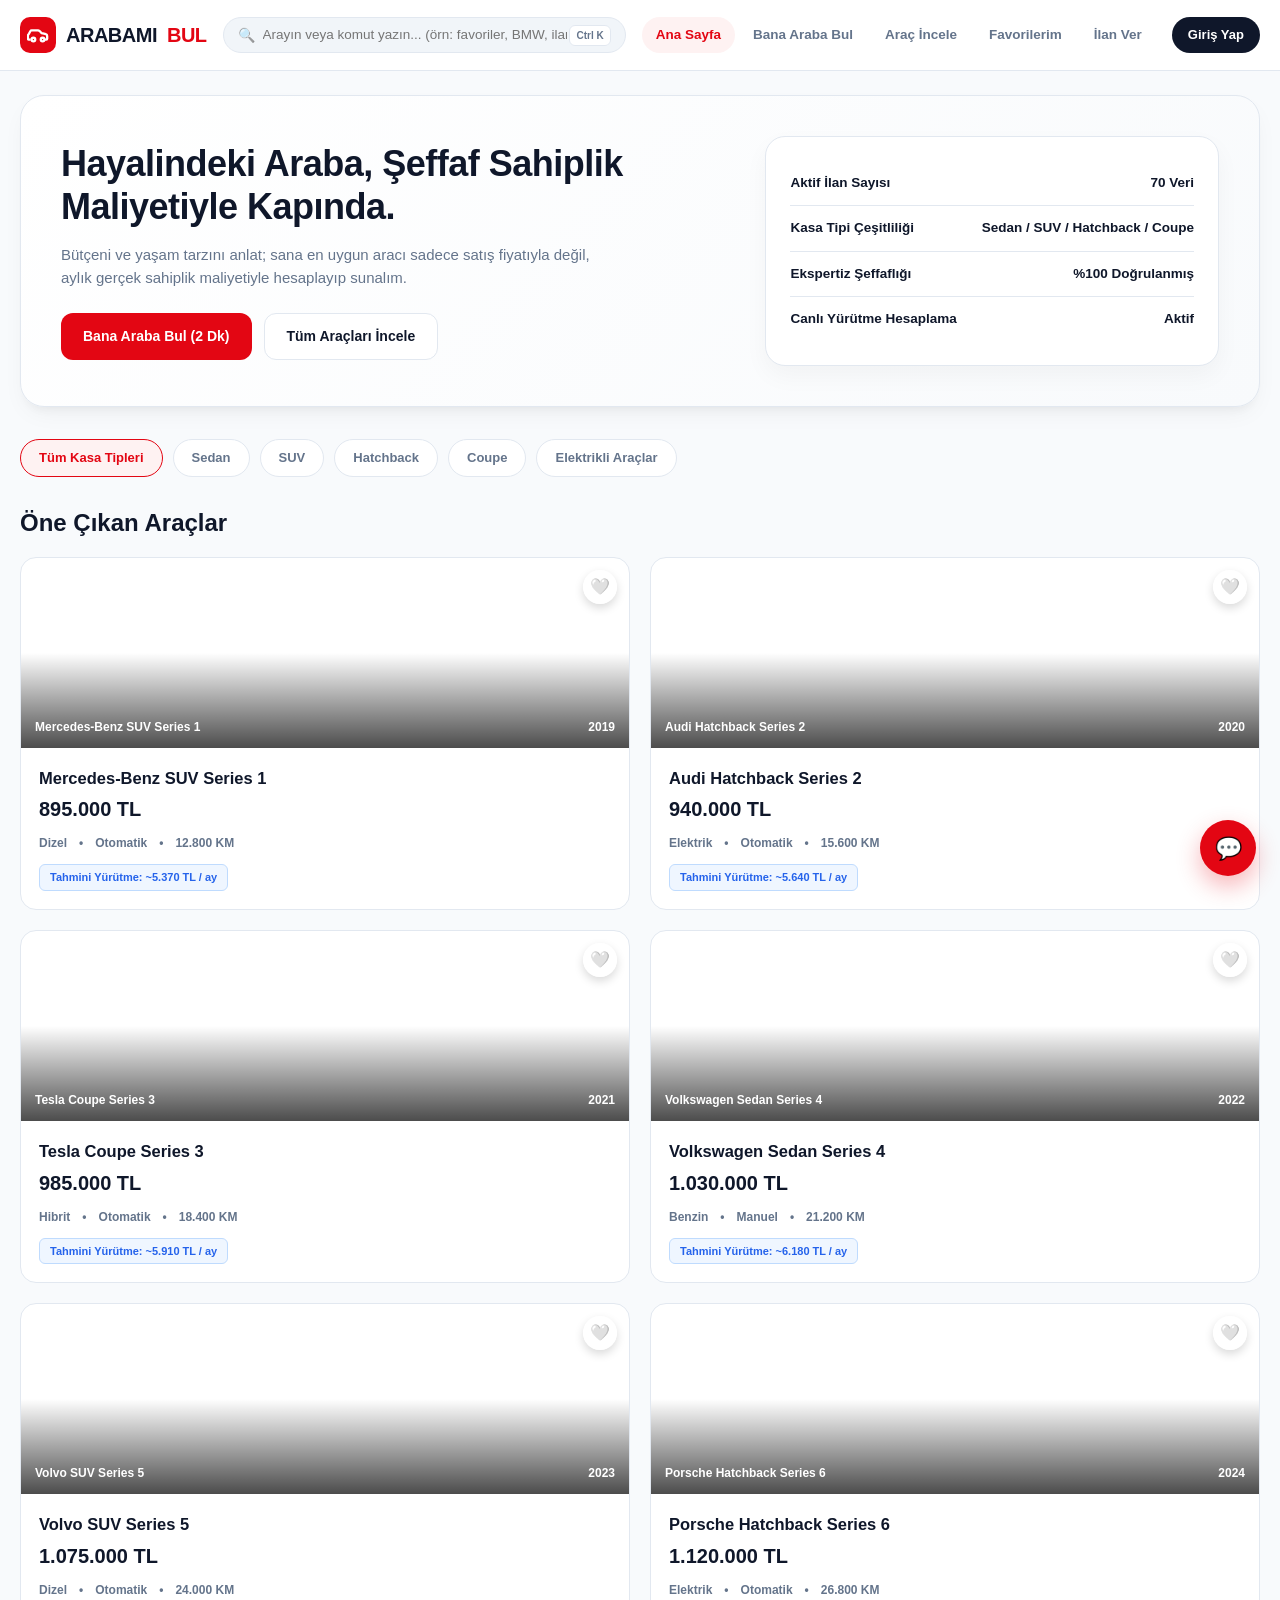
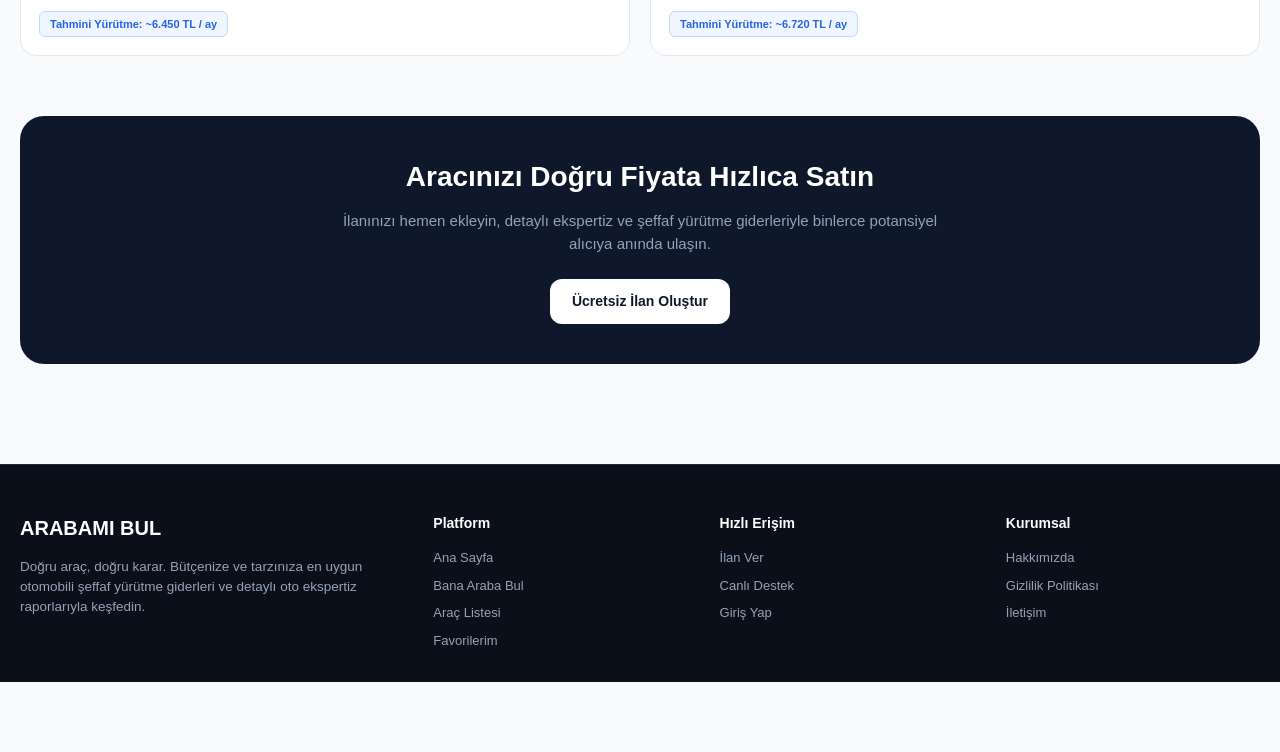
==== index.html @ d95aef68 "Update index.html" ====
<!doctype html>
<html lang="tr">
<head>
<meta charset="utf-8">
<meta name="viewport" content="width=device-width, initial-scale=1.0, maximum-scale=1.0, user-scalable=no">
<title>ARABAMI BUL — Akıllı Otomobil Platformu</title>
<link rel="stylesheet" href="css/style.css">
</head>

<body>

<!-- HEADER -->
<header>
  <div class="nav">

    <div class="logo" onclick="go('home')">
      <div class="logo-icon">
        <svg width="22" height="22" viewBox="0 0 24 24" fill="none" stroke="currentColor" stroke-width="2.5">
          <path d="M19 17h2c.6 0 1-.4 1-1v-3c0-.9-.7-1.7-1.5-1.9C18.7 10.6 16 10 16 10s-1.3-1.4-2.2-2.3c-.5-.4-1.1-.7-1.8-.7H5c-.6 0-1.1.4-1.4.9l-1.5 2.8C1.4 11.2 1 12 1 13v3c0 .6.4 1 1 1h2"/>
          <circle cx="7" cy="17" r="2"/>
          <circle cx="17" cy="17" r="2"/>
        </svg>
      </div>
      ARABAMI <span>BUL</span>
    </div>

    <!-- AKILLI ARAMA -->
    <div class="search-container">
      <div class="search-bar">
        <span style="margin-right:6px;font-size:14px;opacity:.6;">🔍</span>

        <input
          type="text"
          id="globalSearchInput"
          placeholder="Arayın veya komut yazın... (örn: favoriler, BMW, ilan ver)"
          oninput="handleSearchInput(this.value)"
          onkeydown="handleSearchKeyDown(event)"
        >

        <span class="kbd">Ctrl K</span>
      </div>

      <div class="search-dropdown" id="searchDropdown"></div>
    </div>

    <div class="navlinks">
      <button data-page="home" class="active" onclick="go('home')">Ana Sayfa</button>
      <button data-page="find" onclick="go('find')">Bana Araba Bul</button>
      <button data-page="browse" onclick="go('browse')">Araç İncele</button>
      <button data-page="favorites" onclick="go('favorites')">Favorilerim</button>
      <button data-page="sell" onclick="go('sell')">İlan Ver</button>
    </div>

    <button class="account-btn" onclick="go('account')">Giriş Yap</button>

  </div>
</header>


<!-- MOBİL BOTTOM NAV -->
<nav class="mobile-bottom-nav">

  <button data-page="home" class="active" onclick="go('home')">
    <svg viewBox="0 0 24 24">
      <path d="M10 20v-6h4v6h5v-8h3L12 3 2 12h3v8z"/>
    </svg>
    Ana Sayfa
  </button>

  <button data-page="find" onclick="go('find')">
    <svg viewBox="0 0 24 24">
      <path d="M15.5 14h-.79l-.28-.27C15.41 12.59 16 11.11 16 9.5 16 5.91 13.09 3 9.5 3S3 5.91 3 9.5 5.91 16 9.5 16c1.61 0 3.09-.59 4.23-1.57l.27.28v.79l5 4.99L20.49 19l-4.99-5zM9.5 14C7.01 14 5 11.99 5 9.5S7.01 5 9.5 5 14 7.01 14 9.5 11.99 14 9.5 14z"/>
    </svg>
    Sihirbaz
  </button>

  <button data-page="browse" onclick="go('browse')">
    <svg viewBox="0 0 24 24">
      <path d="M18.92 6.01C18.72 5.42 18.16 5 17.5 5h-11c-.66 0-1.21.42-1.42 1.01L3 12v8c0 .55.45 1 1 1h1c.55 0 1-.45 1-1v-1h12v1c0 .55.45 1 1 1h1c.55 0 1-.45 1-1v-8l-2.08-5.99zM6.5 16c-.83 0-1.5-.67-1.5-1.5S5.67 13 6.5 13s1.5.67 1.5 1.5S7.33 16 6.5 16zm11 0c-.83 0-1.5-.67-1.5-1.5S16.67 13 17.5 13s1.5.67 1.5 1.5S18.33 16 18.33 16zM5 11l1.5-4.5h11L19 11H5z"/>
    </svg>
    Araçlar
  </button>

  <button data-page="favorites" onclick="go('favorites')">
    <svg viewBox="0 0 24 24">
      <path d="M12 21.35l-1.45-1.32C5.4 15.36 2 12.28 2 8.5 2 5.42 4.42 3 7.5 3c1.74 0 3.41.81 4.5 2.09C13.09 3.81 14.76 3 16.5 3 19.58 3 22 5.42 22 8.5c0 3.78-3.4 6.86-8.55 11.54L12 21.35z"/>
    </svg>
    Favoriler
  </button>

  <button onclick="toggleChat()">
    <svg viewBox="0 0 24 24">
      <path d="M20 2H4c-1.1 0-1.99.9-1.99 2L2 22l4-4h14c1.1 0 2-.9 2-2V4c0-1.1-.9-2-2-2zM6 9h12v2H6V9zm8 5H6v-2h8v2zm4-6H6V6h12v2z"/>
    </svg>
    AI Destek
  </button>

</nav>


<main>

  <!-- ANA SAYFA -->
  <section id="home" class="page active">

    <div class="hero">

      <div>
        <h1>Hayalindeki Araba, Şeffaf Sahiplik Maliyetiyle Kapında.</h1>

        <p>
          Bütçeni ve yaşam tarzını anlat; sana en uygun aracı sadece satış
          fiyatıyla değil, aylık gerçek sahiplik maliyetiyle hesaplayıp sunalım.
        </p>

        <div class="hero-actions">
          <button class="btn-primary" onclick="go('find')">
            Bana Araba Bul (2 Dk)
          </button>

          <button class="btn-secondary" onclick="go('browse')">
            Tüm Araçları İncele
          </button>
        </div>
      </div>

      <div class="hero-box">

        <div class="stat">
          <span>Aktif İlan Sayısı</span>
          <b>70 Veri</b>
        </div>

        <div class="stat">
          <span>Kasa Tipi Çeşitliliği</span>
          <b>Sedan / SUV / Hatchback / Coupe</b>
        </div>

        <div class="stat">
          <span>Ekspertiz Şeffaflığı</span>
          <b>%100 Doğrulanmış</b>
        </div>

        <div class="stat">
          <span>Canlı Yürütme Hesaplama</span>
          <b>Aktif</b>
        </div>

      </div>
    </div>


    <!-- KATEGORİ SEÇİMİ -->
    <div class="category-pills">

      <div class="pill active" onclick="filterByCategory('')">
        Tüm Kasa Tipleri
      </div>

      <div class="pill" onclick="filterByCategory('Sedan')">
        Sedan
      </div>

      <div class="pill" onclick="filterByCategory('SUV')">
        SUV
      </div>

      <div class="pill" onclick="filterByCategory('Hatchback')">
        Hatchback
      </div>

      <div class="pill" onclick="filterByCategory('Coupe')">
        Coupe
      </div>

      <div class="pill" onclick="filterByCategory('Elektrik')">
        Elektrikli Araçlar
      </div>

    </div>


    <h2 style="font-weight:900;margin-bottom:16px;">
      Öne Çıkan Araçlar
    </h2>

    <div class="vehicle-grid" id="homeGrid"></div>


    <!-- CTA -->
    <div class="cta-banner">

      <h2>Aracınızı Doğru Fiyata Hızlıca Satın</h2>

      <p>
        İlanınızı hemen ekleyin, detaylı ekspertiz ve şeffaf yürütme
        giderleriyle binlerce potansiyel alıcıya anında ulaşın.
      </p>

      <button
        class="btn-primary"
        onclick="go('sell')"
        style="background:#fff;color:var(--text);"
      >
        Ücretsiz İlan Oluştur
      </button>

    </div>

  </section>


  <!-- BANA ARABA BUL -->
  <section id="find" class="page">

    <div class="wizard-card" id="wizardCard">

      <div class="q-badge" id="qBadge">
        Soru 1 / 6
      </div>

      <h2 id="qTitle">
        Bütçeniz nedir?
      </h2>

      <p id="qSub">
        Satın almayı düşündüğünüz maksimum araç fiyatı.
      </p>

      <div class="progress-bar">
        <div
          class="progress-fill"
          id="pFill"
          style="width:16.6%;"
        ></div>
      </div>

      <div class="options-grid" id="qOptions"></div>

      <div style="display:flex;justify-content:space-between;margin-top:16px;">

        <button
          class="btn-secondary"
          id="prevBtn"
          onclick="prevQ()"
        >
          Geri
        </button>

        <button
          class="btn-primary"
          onclick="nextQ()"
        >
          İlerle
        </button>

      </div>

    </div>


    <div id="wizardResult" style="display:none;">

      <div
        style="
          display:flex;
          justify-content:space-between;
          align-items:center;
          margin-bottom:20px;
        "
      >

        <div>

          <h2 style="font-weight:900;margin:0;">
            🎯 Size Özel Eşleşen Araçlar
          </h2>

          <p
            style="
              color:var(--muted);
              font-size:14px;
              margin:4px 0 0;
            "
          >
            Seçtiğiniz kriterler analiz edildi ve en yüksek uyum
            sağlayan araçlar sıralandı.
          </p>

        </div>

        <button
          class="btn-secondary"
          onclick="resetWizard()"
        >
          Sihirbazı Yeniden Başlat
        </button>

      </div>

      <div
        class="vehicle-grid"
        id="wizardResultGrid"
      ></div>

    </div>

  </section>


  <!-- ARAÇ İNCELE -->
  <section id="browse" class="page">

    <button
      class="btn-secondary filter-toggle-btn"
      onclick="toggleFilters()"
    >
      <span>🎛️ Detaylı Filtreleri Göster / Gizle</span>
      <b id="filterState">+</b>
    </button>


    <div class="layout">

      <aside class="filters" id="filterPanel">

        <div class="filter-header">

          <span style="font-weight:900;font-size:15px;">
            Detaylı Filtrele
          </span>

          <button
            class="btn-secondary"
            onclick="resetFilters()"
            style="padding:4px 10px;font-size:11px;"
          >
            Sıfırla
          </button>

        </div>


        <div class="filter-group">

          <label>Kelime Arama</label>

          <input
            type="text"
            id="fQuery"
            placeholder="Marka veya model yazın..."
            oninput="renderBrowse()"
          >

        </div>


        <div class="filter-group">

          <label>Marka</label>

          <select id="fBrand" onchange="renderBrowse()">
            <option value="">Tüm Markalar</option>
            <option>BMW</option>
            <option>Mercedes-Benz</option>
            <option>Audi</option>
            <option>Tesla</option>
            <option>Volkswagen</option>
            <option>Volvo</option>
            <option>Porsche</option>
            <option>Toyota</option>
            <option>Honda</option>
            <option>Ford</option>
          </select>

        </div>


        <div class="filter-group">

          <label>Kasa Tipi</label>

          <select id="fBody" onchange="renderBrowse()">
            <option value="">Tümü</option>
            <option>Sedan</option>
            <option>SUV</option>
            <option>Hatchback</option>
            <option>Coupe</option>
          </select>

        </div>


        <div class="filter-group">

          <label>Fiyat Aralığı (TL)</label>

          <div class="filter-row">

            <input
              type="number"
              id="fPriceMin"
              placeholder="Min"
              oninput="renderBrowse()"
            >

            <input
              type="number"
              id="fPriceMax"
              placeholder="Maks"
              oninput="renderBrowse()"
            >

          </div>

        </div>


        <div class="filter-group">

          <label>Model Yılı Aralığı</label>

          <div class="filter-row">

            <input
              type="number"
              id="fYearMin"
              placeholder="Min Yıl"
              oninput="renderBrowse()"
            >

            <input
              type="number"
              id="fYearMax"
              placeholder="Maks Yıl"
              oninput="renderBrowse()"
            >

          </div>

        </div>


        <div class="filter-group">

          <label>Kilometre (KM)</label>

          <input
            type="number"
            id="fKmMax"
            placeholder="Maksimum KM"
            oninput="renderBrowse()"
          >

        </div>


        <div class="filter-group">

          <label>Yakıt Tipi</label>

          <select id="fFuel" onchange="renderBrowse()">
            <option value="">Tümü</option>
            <option>Benzin</option>
            <option>Dizel</option>
            <option>Elektrik</option>
            <option>Hibrit</option>
          </select>

        </div>


        <div class="filter-group">

          <label>Vites Tipi</label>

          <select id="fTrans" onchange="renderBrowse()">
            <option value="">Tümü</option>
            <option>Otomatik</option>
            <option>Manuel</option>
          </select>

        </div>

      </aside>


      <div>

        <div
          style="
            display:flex;
            justify-content:space-between;
            align-items:center;
            margin-bottom:16px;
          "
        >

          <span
            style="
              font-size:13.5px;
              font-weight:700;
              color:var(--muted);
            "
            id="resultCount"
          >
            Bulunan Araç: 0
          </span>

          <select
            id="fSort"
            onchange="renderBrowse()"
            style="
              padding:6px 12px;
              border:1px solid var(--line);
              border-radius:8px;
              font-size:13px;
            "
          >
            <option value="default">Varsayılan Sıralama</option>
            <option value="priceAsc">Fiyat: Düşükten Yükseğe</option>
            <option value="priceDesc">Fiyat: Yüksekten Düşüğe</option>
            <option value="yearDesc">Model Yılı: En Yeni</option>
          </select>

        </div>

        <div class="vehicle-grid" id="browseGrid"></div>

      </div>

    </div>

  </section>


  <!-- FAVORİLER -->
  <section id="favorites" class="page">

    <h2 style="font-weight:900;margin-bottom:16px;">
      Favori Araçlarınız
    </h2>

    <div class="vehicle-grid" id="favGrid"></div>

  </section>


  <!-- İLAN VER -->
  <section id="sell" class="page">

    <div class="form-card">

      <h2 style="font-weight:900;margin-top:0;">
        Ücretsiz İlan Ver
      </h2>

      <p
        style="
          color:var(--muted);
          font-size:14px;
          margin-bottom:24px;
        "
      >
        Aracınızın bilgilerini ve fotoğraflarını yükleyerek
        hızlıca satışa çıkarın.
      </p>


      <form onsubmit="submitNewCar(event)">

        <div class="form-group">

          <label>Araba Fotoğrafları Yükle</label>

          <div
            class="image-upload-box"
            onclick="document.getElementById('carImgInput').click()"
          >

            <div style="font-size:24px;margin-bottom:4px;">
              📷
            </div>

            <div style="font-size:13px;font-weight:700;">
              Fotoğraf Seçin veya Sürükleyin
            </div>

            <div style="font-size:11px;color:var(--muted);">
              PNG, JPG, WEBP kabul edilir.
            </div>

          </div>

          <input
            type="file"
            id="carImgInput"
            multiple
            accept="image/*"
            style="display:none;"
            onchange="handleImageUpload(event)"
          >

          <div class="preview-grid" id="imgPreviewGrid"></div>

        </div>


        <div class="form-row">

          <div class="form-group">

            <label>Marka</label>

            <input
              type="text"
              id="addBrand"
              placeholder="Örn: BMW"
              required
            >

          </div>

          <div class="form-group">

            <label>Model</label>

            <input
              type="text"
              id="addModel"
              placeholder="Örn: 320i Sedan"
              required
            >

          </div>

        </div>


        <div class="form-row">

          <div class="form-group">

            <label>Satış Fiyatı (TL)</label>

            <input
              type="number"
              id="addPrice"
              placeholder="Örn: 2850000"
              required
            >

          </div>

          <div class="form-group">

            <label>Model Yılı</label>

            <input
              type="number"
              id="addYear"
              placeholder="Örn: 2023"
              required
            >

          </div>

        </div>


        <div class="form-row">

          <div class="form-group">

            <label>Kasa Tipi</label>

            <select id="addBody" required>
              <option value="Sedan">Sedan</option>
              <option value="SUV">SUV</option>
              <option value="Hatchback">Hatchback</option>
              <option value="Coupe">Coupe</option>
            </select>

          </div>

          <div class="form-group">

            <label>Yakıt Tipi</label>

            <select id="addFuel" required>
              <option value="Benzin">Benzin</option>
              <option value="Dizel">Dizel</option>
              <option value="Elektrik">Elektrik</option>
              <option value="Hibrit">Hibrit</option>
            </select>

          </div>

        </div>


        <div class="form-row">

          <div class="form-group">

            <label>Vites Tipi</label>

            <select id="addTrans" required>
              <option value="Otomatik">Otomatik</option>
              <option value="Manuel">Manuel</option>
            </select>

          </div>

          <div class="form-group">

            <label>Kilometre (KM)</label>

            <input
              type="number"
              id="addKm"
              placeholder="Örn: 45000"
              required
            >

          </div>

        </div>


        <div class="form-group">

          <label>Açıklama & Ekstra Özellikler</label>

          <textarea
            id="addDesc"
            rows="3"
            placeholder="Aracın bakımları, ekspertiz durumu ve extrası..."
          ></textarea>

        </div>


        <button
          type="submit"
          class="btn-primary"
          style="width:100%;"
        >
          İlanı Yayınla
        </button>

      </form>

    </div>

  </section>


  <!-- HESAP -->
  <section id="account" class="page">

    <div class="form-card">

      <h2 style="font-weight:900;margin-top:0;">
        Kullanıcı Girişi
      </h2>

      <div class="form-group">

        <label>E-Posta Adresi</label>

        <input
          type="email"
          placeholder="ornek@email.com"
        >

      </div>

      <div class="form-group">

        <label>Parola</label>

        <input
          type="password"
          placeholder="••••••••"
        >

      </div>

      <button
        class="btn-primary"
        style="width:100%;"
        onclick="alert('Giriş yapıldı!')"
      >
        Giriş Yap
      </button>

    </div>

  </section>

</main>


<!-- YAPAY ZEKA CANLI DESTEK -->
<button
  class="chat-float-btn"
  onclick="toggleChat()"
>
  💬
</button>


<div class="chat-window" id="chatWindow">

  <div class="chat-header">

    <div style="display:flex;align-items:center;">
      <span>ARABAMI BUL Asistan</span>

      <span class="ai-badge">
        Yapay Zeka
      </span>
    </div>

    <button
      onclick="toggleChat()"
      style="
        background:transparent;
        border:0;
        color:#fff;
        font-weight:bold;
        cursor:pointer;
      "
    >
      ✕
    </button>

  </div>


  <div class="chat-body" id="chatBody">

    <div class="chat-msg bot">
      Merhaba! Ben ARABAMI BUL yapay zeka asistanıyım.
      Size bütçenize uygun aracı bulmada, ilan oluşturmada
      veya ekspertiz raporlarında yardımcı olabilirim.
      Ne arıyorsunuz?
    </div>

  </div>


  <div class="chat-input-area">

    <input
      type="text"
      id="chatInput"
      placeholder="Yapay zekaya sorun (örn: SUV önerir misin?)..."
      onkeypress="if(event.key==='Enter') sendAIChat()"
    >

    <button
      class="btn-primary"
      onclick="sendAIChat()"
      style="padding:8px 12px;"
    >
      Gönder
    </button>

  </div>

</div>


<!-- YENİ ARAÇ DETAY SİSTEMİ -->
<div id="car-detail-container"></div>


<!-- FOOTER -->
<footer>

  <div class="footer-container">

    <div class="footer-brand">

      <h3>ARABAMI BUL</h3>

      <p>
        Doğru araç, doğru karar. Bütçenize ve tarzınıza en uygun
        otomobili şeffaf yürütme giderleri ve detaylı oto ekspertiz
        raporlarıyla keşfedin.
      </p>

    </div>


    <div class="footer-col">

      <h4>Platform</h4>

      <a href="#" onclick="go('home');return false;">Ana Sayfa</a>
      <a href="#" onclick="go('find');return false;">Bana Araba Bul</a>
      <a href="#" onclick="go('browse');return false;">Araç Listesi</a>
      <a href="#" onclick="go('favorites');return false;">Favorilerim</a>

    </div>


    <div class="footer-col">

      <h4>Hızlı Erişim</h4>

      <a href="#" onclick="go('sell');return false;">İlan Ver</a>
      <a href="#" onclick="toggleChat();return false;">Canlı Destek</a>
      <a href="#" onclick="go('account');return false;">Giriş Yap</a>

    </div>


    <div class="footer-col">

      <h4>Kurumsal</h4>

      <a href="#">Hakkımızda</a>
      <a href="#">Gizlilik Politikası</a>
      <a href="#">İletişim</a>

    </div>

  </div>

</footer>


<!-- MODÜLER JAVASCRIPT DOSYALARI -->
<script src="js/core.js"></script>
<script src="js/app.js"></script>
<script src="js/filters.js"></script>
<script src="js/favorites.js"></script>
<script src="js/search.js"></script>
<script src="js/wizard.js"></script>
<script src="js/detail.js"></script>
<script src="js/listing.js"></script>
<script src="js/chat.js"></script>

</body>
</html>
---- css/style.css ----
:root {
  --red: #e30613;
  --red-dark: #b9000b;
  --bg: #f8fafc;
  --card: #ffffff;
  --text: #0f172a;
  --muted: #64748b;
  --line: #e2e8f0;
  --green: #10b981;
  --blue: #2563eb;
  --amber: #f59e0b;
  --shadow: 0 10px 25px -5px rgba(0, 0, 0, 0.05), 0 8px 10px -6px rgba(0, 0, 0, 0.05);
  --radius: 16px;
}

* { box-sizing: border-box; -webkit-tap-highlight-color: transparent; }
body { margin: 0; font-family: -apple-system, BlinkMacSystemFont, "Segoe UI", Roboto, sans-serif; background: var(--bg); color: var(--text); line-height: 1.5; padding-bottom: 70px; }
button, input, select, textarea { font: inherit; }
button { cursor: pointer; }

/* HEADER & KURUMSAL LOGO */
header { position: sticky; top: 0; z-index: 40; background: rgba(255, 255, 255, 0.95); backdrop-filter: blur(12px); border-bottom: 1px solid var(--line); }
.nav { max-width: 1280px; margin: auto; height: 70px; display: flex; align-items: center; justify-content: space-between; padding: 0 20px; gap: 16px; }
.logo { font-size: 20px; font-weight: 900; color: var(--text); cursor: pointer; display: flex; align-items: center; gap: 10px; letter-spacing: -0.5px; text-transform: uppercase; }
.logo-icon { width: 36px; height: 36px; background: var(--red); border-radius: 10px; display: flex; align-items: center; justify-content: center; color: #fff; }
.logo span { color: var(--red); }

/* AKILLI ARAMA BARO */
.search-container { position: relative; flex: 1; max-width: 420px; }
.search-bar { display: flex; align-items: center; background: #f1f5f9; border: 1.5px solid var(--line); border-radius: 99px; padding: 6px 14px; transition: 0.2s; }
.search-bar:focus-within { border-color: var(--red); background: #fff; box-shadow: 0 0 0 3px rgba(227, 6, 19, 0.1); }
.search-bar input { border: 0; background: transparent; outline: 0; width: 100%; font-size: 13.5px; color: var(--text); }
.search-bar .kbd { background: #fff; border: 1px solid var(--line); border-radius: 6px; font-size: 10px; font-weight: 700; color: var(--muted); padding: 2px 6px; white-space: nowrap; }

.search-dropdown { display: none; position: absolute; top: calc(100% + 8px); left: 0; right: 0; background: #fff; border: 1px solid var(--line); border-radius: 16px; box-shadow: 0 15px 30px rgba(0,0,0,0.12); z-index: 50; max-height: 360px; overflow-y: auto; padding: 8px; }
.search-dropdown.open { display: block; }
.search-group-title { font-size: 11px; font-weight: 800; color: var(--muted); text-transform: uppercase; padding: 6px 10px 2px; }
.search-item { padding: 10px 12px; border-radius: 10px; cursor: pointer; display: flex; align-items: center; justify-content: space-between; font-size: 13px; font-weight: 600; margin-bottom: 2px; }
.search-item:hover { background: #fef2f2; color: var(--red); }
.search-item .type-tag { font-size: 10px; padding: 2px 6px; background: #f1f5f9; border-radius: 4px; color: var(--muted); font-weight: 700; }

.navlinks { display: flex; gap: 4px; }
.navlinks button { border: 0; background: transparent; padding: 8px 14px; border-radius: 99px; font-weight: 700; color: var(--muted); transition: 0.2s; font-size: 13.5px; white-space: nowrap; }
.navlinks button:hover, .navlinks button.active { background: #fef2f2; color: var(--red); }
.account-btn { background: var(--text); color: #fff; border: 0; padding: 8px 16px; border-radius: 99px; font-weight: 700; font-size: 13px; transition: 0.2s; white-space: nowrap; }
.account-btn:hover { background: var(--red); }

/* MOBİL BOTTOM NAV */
.mobile-bottom-nav { display: none; position: fixed; bottom: 0; left: 0; right: 0; height: 60px; background: #ffffff; border-top: 1px solid var(--line); z-index: 50; justify-content: space-around; align-items: center; box-shadow: 0 -4px 12px rgba(0,0,0,0.05); }
.mobile-bottom-nav button { border: 0; background: transparent; display: flex; flex-direction: column; align-items: center; justify-content: center; font-size: 10px; font-weight: 700; color: var(--muted); gap: 2px; flex: 1; height: 100%; }
.mobile-bottom-nav button.active { color: var(--red); }
.mobile-bottom-nav button svg { width: 20px; height: 20px; fill: currentColor; }

/* MAIN CONTENT & PAGES */
main { max-width: 1280px; margin: auto; padding: 24px 20px 60px; }
.page { display: none; }
.page.active { display: block !important; }

/* HERO SECTION */
.hero { background: linear-gradient(135deg, #ffffff 0%, #f8fafc 100%); border: 1px solid var(--line); border-radius: 24px; padding: 40px; box-shadow: var(--shadow); display: grid; grid-template-columns: 1.2fr 0.8fr; gap: 24px; align-items: center; margin-bottom: 32px; }
h1 { font-size: 36px; line-height: 1.2; margin: 0 0 16px; font-weight: 900; letter-spacing: -0.5px; color: var(--text); }
.hero p { color: var(--muted); font-size: 15px; margin-bottom: 24px; max-width: 540px; }
.hero-actions { display: flex; gap: 12px; flex-wrap: wrap; }

.btn-primary, .btn-secondary { border: 0; border-radius: 12px; padding: 12px 22px; font-weight: 800; font-size: 14px; transition: 0.2s; display: inline-flex; align-items: center; justify-content: center; gap: 8px; }
.btn-primary { background: var(--red); color: #fff; }
.btn-primary:hover { background: var(--red-dark); }
.btn-secondary { background: #fff; border: 1px solid var(--line); color: var(--text); }
.btn-secondary:hover { background: #f8fafc; border-color: #cbd5e1; }

.hero-box { background: #fff; border: 1px solid var(--line); border-radius: 20px; padding: 24px; box-shadow: 0 10px 25px rgba(0, 0, 0, 0.04); }
.stat { display: flex; justify-content: space-between; padding: 12px 0; border-bottom: 1px solid var(--line); font-size: 13.5px; font-weight: 600; }
.stat:last-child { border: 0; }

/* KATEGORİ PILL BUTONLARI */
.category-pills { display: flex; gap: 10px; margin-bottom: 24px; overflow-x: auto; padding-bottom: 4px; }
.pill { background: #fff; border: 1px solid var(--line); border-radius: 99px; padding: 8px 18px; font-size: 13px; font-weight: 700; color: var(--muted); white-space: nowrap; transition: 0.2s; cursor: pointer; }
.pill:hover, .pill.active { border-color: var(--red); color: var(--red); background: #fef2f2; }

/* SİHİRBAZ */
.wizard-card { max-width: 720px; margin: 0 auto; background: #fff; border: 1px solid var(--line); border-radius: 24px; padding: 36px; box-shadow: var(--shadow); }
.q-badge { color: var(--red); font-size: 12px; font-weight: 800; text-transform: uppercase; letter-spacing: 1px; }
.wizard-card h2 { font-size: 24px; margin: 8px 0 4px; font-weight: 900; }
.wizard-card p { color: var(--muted); font-size: 14px; margin-bottom: 20px; }
.progress-bar { height: 6px; background: #f1f5f9; border-radius: 99px; overflow: hidden; margin-bottom: 24px; }
.progress-fill { height: 100%; background: var(--red); transition: width 0.3s ease; }
.options-grid { display: grid; grid-template-columns: repeat(2, 1fr); gap: 12px; margin-bottom: 24px; }
.option-btn { border: 2px solid var(--line); background: #fff; border-radius: 14px; padding: 16px; text-align: left; font-weight: 700; font-size: 13.5px; transition: 0.2s; display: flex; justify-content: space-between; align-items: center; }
.option-btn:hover { border-color: #fca5a5; }
.option-btn.selected { border-color: var(--red); background: #fef2f2; color: var(--red); }
.option-btn .check-icon { display: none; width: 18px; height: 18px; background: var(--red); color: #fff; border-radius: 50%; align-items: center; justify-content: center; font-size: 11px; }
.option-btn.selected .check-icon { display: flex; }

/* FİLTRE VE DÜZEN */
.layout { display: grid; grid-template-columns: 280px 1fr; gap: 24px; }
.filter-toggle-btn { display: none; width: 100%; margin-bottom: 16px; justify-content: space-between; }
.filters { background: #fff; border: 1px solid var(--line); border-radius: var(--radius); padding: 20px; position: sticky; top: 86px; max-height: calc(100vh - 100px); overflow-y: auto; }
.filter-header { display: flex; justify-content: space-between; align-items: center; margin-bottom: 16px; padding-bottom: 12px; border-bottom: 1px solid var(--line); }
.filter-group { margin-bottom: 16px; }
.filter-group label { display: block; font-size: 11px; font-weight: 800; text-transform: uppercase; color: var(--muted); margin-bottom: 6px; letter-spacing: 0.5px; }
.filter-group select, .filter-group input { width: 100%; padding: 10px 12px; border: 1px solid var(--line); border-radius: 10px; font-size: 13px; background: #fff; outline: 0; }
.filter-group select:focus, .filter-group input:focus { border-color: var(--red); }
.filter-row { display: grid; grid-template-columns: 1fr 1fr; gap: 8px; }

/* ARAÇ KARTLARI */
.vehicle-grid { display: grid; grid-template-columns: repeat(2, 1fr); gap: 20px; }
.vehicle-card { background: #fff; border: 1px solid var(--line); border-radius: var(--radius); overflow: hidden; transition: transform 0.2s, box-shadow 0.2s; cursor: pointer; display: flex; flex-direction: column; position: relative; }
.vehicle-card:hover { transform: translateY(-4px); box-shadow: var(--shadow); }
.fav-btn { position: absolute; top: 12px; right: 12px; z-index: 10; background: rgba(255,255,255,0.9); border: 0; border-radius: 50%; width: 34px; height: 34px; display: flex; align-items: center; justify-content: center; font-size: 16px; box-shadow: 0 4px 10px rgba(0,0,0,0.15); }
.car-img { height: 190px; background-size: cover; background-position: center; position: relative; }
.car-overlay { position: absolute; inset: 0; background: linear-gradient(180deg, transparent 50%, rgba(0,0,0,0.7) 100%); display: flex; align-items: flex-end; justify-content: space-between; padding: 12px 14px; color: #fff; font-size: 12px; font-weight: 700; }
.car-body { padding: 18px; display: flex; flex-direction: column; flex: 1; }
.car-title { font-size: 16.5px; font-weight: 800; margin: 0 0 4px; color: var(--text); }
.car-price { font-size: 20px; font-weight: 900; color: var(--text); margin-bottom: 10px; }
.match-badge { display: inline-block; background: #ecfdf5; color: var(--green); border: 1px solid #a7f3d0; font-size: 11px; font-weight: 800; padding: 2px 8px; border-radius: 6px; margin-bottom: 8px; }
.car-meta { display: flex; gap: 12px; font-size: 12px; color: var(--muted); font-weight: 600; margin-bottom: 12px; }
.badge-tco { background: #eff6ff; color: var(--blue); border: 1px solid #bfdbfe; font-size: 11px; font-weight: 800; padding: 4px 10px; border-radius: 6px; width: fit-content; }

/* İLAN FORMU */
.form-card { max-width: 680px; margin: auto; background: #fff; border: 1px solid var(--line); border-radius: 20px; padding: 32px; box-shadow: var(--shadow); }
.form-group { margin-bottom: 18px; }
.form-group label { display: block; font-weight: 700; font-size: 13px; margin-bottom: 6px; }
.form-group input, .form-group select, .form-group textarea { width: 100%; padding: 12px; border: 1px solid var(--line); border-radius: 10px; font-size: 13.5px; outline: 0; background: #fff; }
.form-row { display: grid; grid-template-columns: repeat(2, 1fr); gap: 12px; }

.image-upload-box { border: 2px dashed var(--line); border-radius: 14px; padding: 24px; text-align: center; background: #f8fafc; cursor: pointer; transition: 0.2s; }
.image-upload-box:hover { border-color: var(--red); background: #fef2f2; }
.preview-grid { display: grid; grid-template-columns: repeat(4, 1fr); gap: 10px; margin-top: 12px; }
.preview-card { position: relative; height: 80px; border-radius: 10px; overflow: hidden; border: 1px solid var(--line); }
.preview-card img { width: 100%; height: 100%; object-fit: cover; }
.preview-card .remove-btn { position: absolute; top: 4px; right: 4px; background: rgba(0,0,0,0.7); color: #fff; border: 0; border-radius: 50%; width: 20px; height: 20px; font-size: 11px; cursor: pointer; }

/* MODAL & EKSPERTİZ */
.modal-bg { display: none; position: fixed; inset: 0; background: rgba(15, 23, 42, 0.75); backdrop-filter: blur(4px); z-index: 60; align-items: center; justify-content: center; padding: 16px; }
.modal-bg.open { display: flex; }
.modal { background: #fff; border-radius: 20px; max-width: 820px; width: 100%; max-height: 90vh; overflow-y: auto; padding: 28px; position: relative; }
.modal-close { position: absolute; top: 20px; right: 20px; background: #f1f5f9; border: 0; width: 36px; height: 36px; border-radius: 50%; font-weight: bold; font-size: 16px; cursor: pointer; }

.expert-section { margin-top: 24px; border-top: 1px solid var(--line); padding-top: 20px; }
.expert-title { font-size: 16px; font-weight: 900; margin-bottom: 12px; display: flex; align-items: center; gap: 8px; }
.expert-table { width: 100%; border-collapse: collapse; font-size: 13px; margin-top: 8px; }
.expert-table th, .expert-table td { padding: 10px 12px; border: 1px solid var(--line); text-align: left; }
.expert-table th { background: #f8fafc; font-weight: 800; color: var(--muted); }
.tag-orig { background: #ecfdf5; color: var(--green); padding: 2px 8px; border-radius: 6px; font-weight: 800; font-size: 11px; }
.tag-paint { background: #fef3c7; color: var(--amber); padding: 2px 8px; border-radius: 6px; font-weight: 800; font-size: 11px; }
.contact-actions { display: grid; grid-template-columns: 1fr 1fr; gap: 12px; margin-top: 24px; }

/* ESKİ KURUMSAL CTA BANNER & FOOTER */
.cta-banner { background: #0f172a; color: #fff; border-radius: 24px; padding: 40px; margin-top: 60px; text-align: center; }
.cta-banner h2 { font-size: 28px; font-weight: 900; margin: 0 0 12px; }
.cta-banner p { color: #94a3b8; max-width: 600px; margin: 0 auto 24px; font-size: 15px; }

footer { background: #0b0f19; color: #f8fafc; padding: 48px 20px 24px; margin-top: 40px; border-top: 1px solid #1e293b; }
.footer-container { max-width: 1280px; margin: auto; display: grid; grid-template-columns: 1.5fr repeat(3, 1fr); gap: 32px; }
.footer-brand h3 { color: #fff; font-size: 20px; font-weight: 900; margin: 0 0 10px; }
.footer-brand p { color: #94a3b8; font-size: 13.5px; }
.footer-col h4 { color: #fff; font-size: 14px; font-weight: 800; margin: 0 0 14px; }
.footer-col a { display: block; color: #94a3b8; text-decoration: none; font-size: 13px; margin-bottom: 8px; transition: 0.2s; }
.footer-col a:hover { color: var(--red); }

/* YAPAY ZEKA CANLI DESTEK PENCERESİ */
.chat-float-btn { position: fixed; bottom: 24px; right: 24px; background: var(--red); color: #fff; border: 0; width: 56px; height: 56px; border-radius: 50%; box-shadow: 0 10px 25px rgba(227,6,19,0.3); display: flex; align-items: center; justify-content: center; z-index: 45; font-size: 22px; transition: 0.2s; }
.chat-float-btn:hover { transform: scale(1.08); }
.chat-window { display: none; position: fixed; bottom: 90px; right: 24px; width: 380px; max-width: calc(100vw - 48px); height: 500px; background: #fff; border: 1px solid var(--line); border-radius: 20px; box-shadow: 0 20px 40px rgba(0,0,0,0.15); z-index: 46; flex-direction: column; overflow: hidden; }
.chat-window.open { display: flex; }
.chat-header { background: #0f172a; color: #fff; padding: 14px 16px; display: flex; align-items: center; justify-content: space-between; font-weight: 800; font-size: 14px; }
.ai-badge { background: var(--red); color: #fff; font-size: 10px; padding: 2px 6px; border-radius: 6px; margin-left: 8px; text-transform: uppercase; letter-spacing: 0.5px; }
.chat-body { flex: 1; padding: 16px; overflow-y: auto; display: flex; flex-direction: column; gap: 10px; background: #f8fafc; font-size: 13px; }
.chat-msg { max-width: 85%; padding: 10px 14px; border-radius: 14px; line-height: 1.4; word-break: break-word; }
.chat-msg.bot { background: #fff; border: 1px solid var(--line); align-self: flex-start; color: var(--text); }
.chat-msg.user { background: var(--red); color: #fff; align-self: flex-end; }
.typing-indicator { display: flex; gap: 4px; padding: 4px 8px; align-items: center; }
.typing-dot { width: 6px; height: 6px; background: var(--muted); border-radius: 50%; animation: bounce 1.2s infinite ease-in-out; }
.typing-dot:nth-child(2) { animation-delay: 0.2s; }
.typing-dot:nth-child(3) { animation-delay: 0.4s; }
@keyframes bounce { 0%, 80%, 100% { transform: scale(0); } 40% { transform: scale(1.0); } }

.chat-input-area { padding: 10px; background: #fff; border-top: 1px solid var(--line); display: flex; gap: 6px; }
.chat-input-area input { flex: 1; border: 1px solid var(--line); border-radius: 10px; padding: 8px 12px; outline: 0; font-size: 13px; }

/* MOBİL MEDIA QUERY */
@media (max-width: 900px) {
  .navlinks { display: none; }
  .mobile-bottom-nav { display: flex; }
  .search-container { max-width: 170px; }
  .hero { grid-template-columns: 1fr; padding: 24px; }
  h1 { font-size: 26px; }
  .layout { grid-template-columns: 1fr; }
  .filter-toggle-btn { display: flex; }
  .filters { display: none; position: static; max-height: none; }
  .filters.open { display: block; }
  .vehicle-grid { grid-template-columns: 1fr; }
  .footer-container { grid-template-columns: 1fr; gap: 24px; }
  .chat-float-btn { bottom: 76px; right: 16px; }
  .chat-window { bottom: 140px; right: 16px; width: calc(100vw - 32px); }
  body { padding-bottom: 76px; }
}
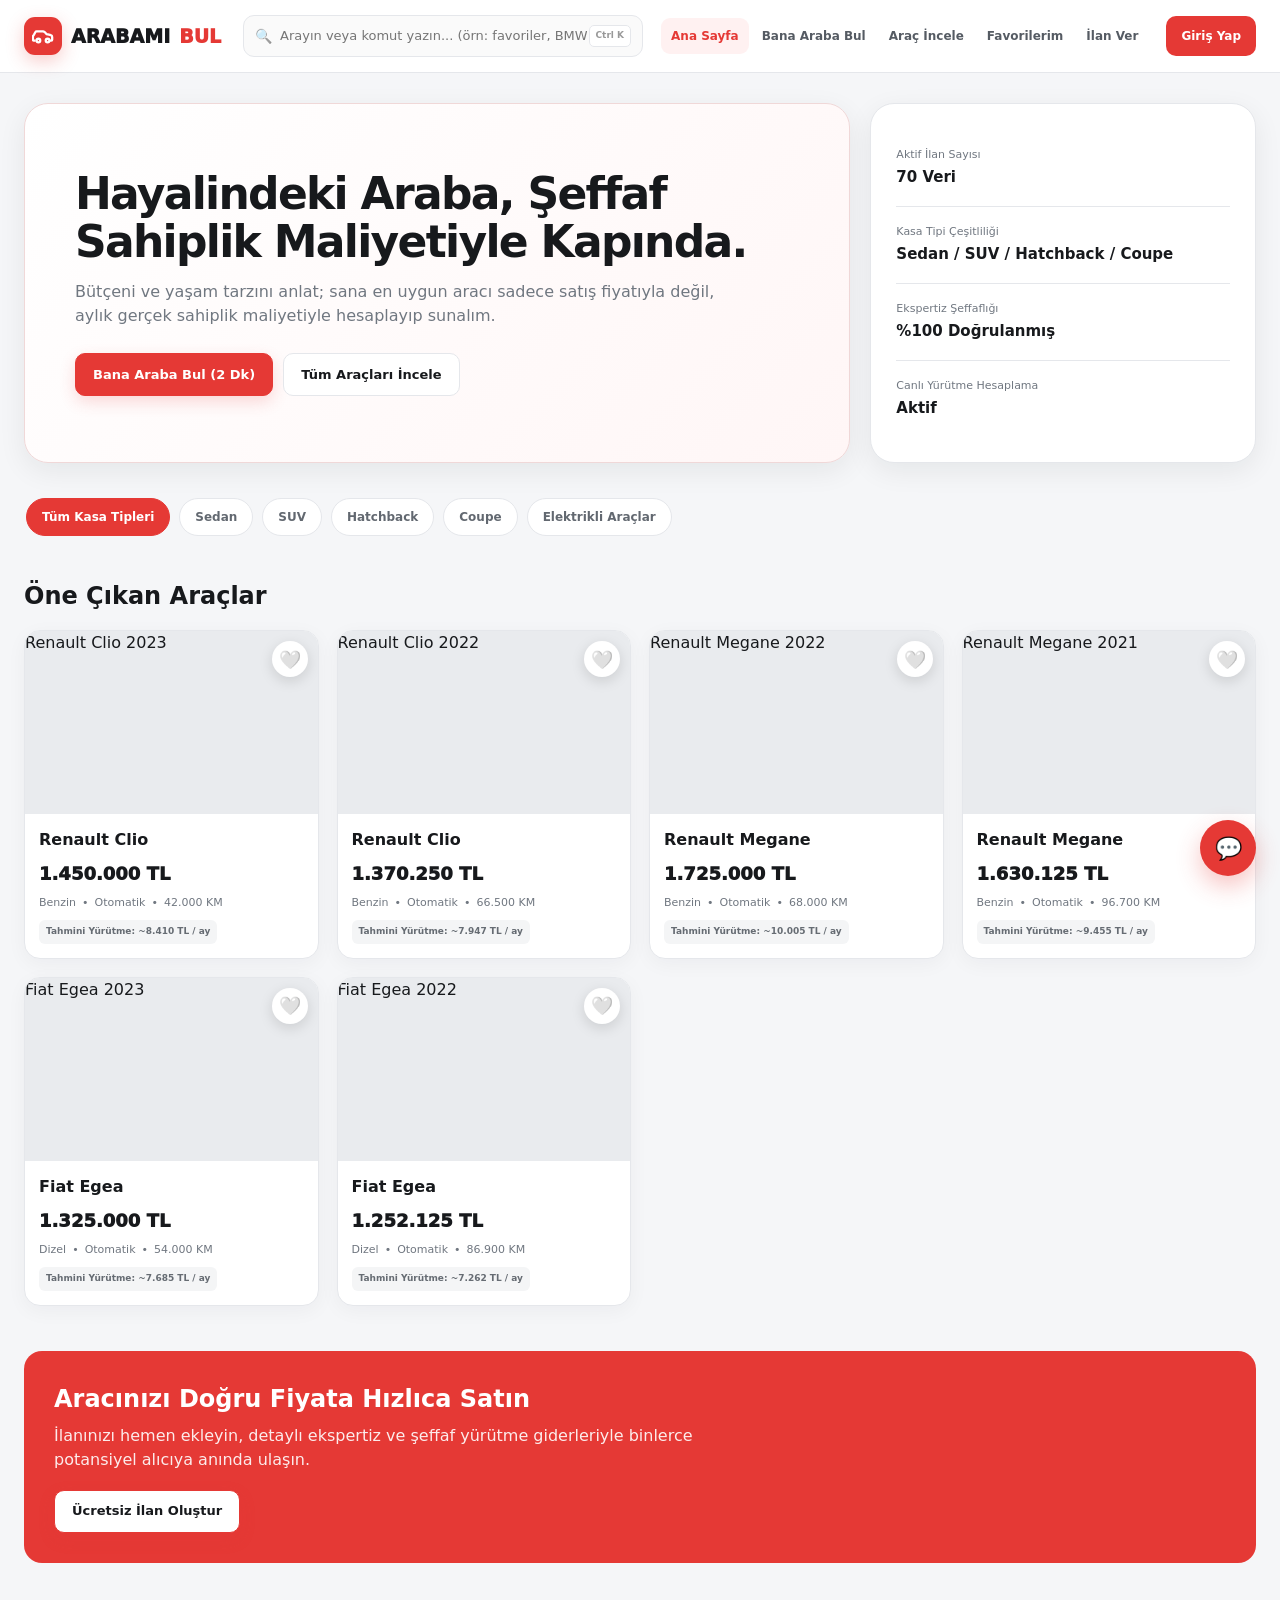
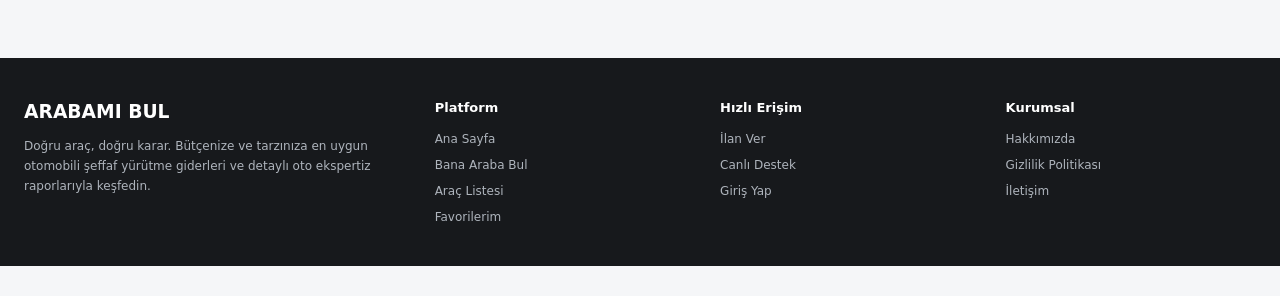
==== commit c65f7ec8: "Update index.html" ====
--- a/index.html
+++ b/index.html
@@ -1,33 +1,89 @@
 <!doctype html>
 <html lang="tr">
+
 <head>
 <meta charset="utf-8">
-<meta name="viewport" content="width=device-width, initial-scale=1.0, maximum-scale=1.0, user-scalable=no">
+
+<meta
+  name="viewport"
+  content="width=device-width, initial-scale=1.0, maximum-scale=1.0, user-scalable=no"
+>
+
 <title>ARABAMI BUL — Akıllı Otomobil Platformu</title>
+
 <link rel="stylesheet" href="css/style.css">
 </head>
 
+
 <body>
 
-<!-- HEADER -->
+
+<!-- =========================================================
+     HEADER
+     ========================================================= -->
+
 <header>
+
   <div class="nav">
 
-    <div class="logo" onclick="go('home')">
+
+    <!-- LOGO -->
+
+    <div
+      class="logo"
+      onclick="go('home')"
+    >
+
       <div class="logo-icon">
-        <svg width="22" height="22" viewBox="0 0 24 24" fill="none" stroke="currentColor" stroke-width="2.5">
+
+        <svg
+          width="22"
+          height="22"
+          viewBox="0 0 24 24"
+          fill="none"
+          stroke="currentColor"
+          stroke-width="2.5"
+        >
+
           <path d="M19 17h2c.6 0 1-.4 1-1v-3c0-.9-.7-1.7-1.5-1.9C18.7 10.6 16 10 16 10s-1.3-1.4-2.2-2.3c-.5-.4-1.1-.7-1.8-.7H5c-.6 0-1.1.4-1.4.9l-1.5 2.8C1.4 11.2 1 12 1 13v3c0 .6.4 1 1 1h2"/>
-          <circle cx="7" cy="17" r="2"/>
-          <circle cx="17" cy="17" r="2"/>
+
+          <circle
+            cx="7"
+            cy="17"
+            r="2"
+          />
+
+          <circle
+            cx="17"
+            cy="17"
+            r="2"
+          />
+
         </svg>
+
       </div>
+
       ARABAMI <span>BUL</span>
+
     </div>
 
+
+
     <!-- AKILLI ARAMA -->
+
     <div class="search-container">
+
       <div class="search-bar">
-        <span style="margin-right:6px;font-size:14px;opacity:.6;">🔍</span>
+
+        <span
+          style="
+            margin-right:6px;
+            font-size:14px;
+            opacity:.6;
+          "
+        >
+          🔍
+        </span>
 
         <input
           type="text"
@@ -37,772 +93,2186 @@
           onkeydown="handleSearchKeyDown(event)"
         >
 
-        <span class="kbd">Ctrl K</span>
+        <span class="kbd">
+          Ctrl K
+        </span>
+
       </div>
 
-      <div class="search-dropdown" id="searchDropdown"></div>
+
+      <div
+        class="search-dropdown"
+        id="searchDropdown"
+      ></div>
+
     </div>
 
+
+
+    <!-- NAVIGATION -->
+
     <div class="navlinks">
-      <button data-page="home" class="active" onclick="go('home')">Ana Sayfa</button>
-      <button data-page="find" onclick="go('find')">Bana Araba Bul</button>
-      <button data-page="browse" onclick="go('browse')">Araç İncele</button>
-      <button data-page="favorites" onclick="go('favorites')">Favorilerim</button>
-      <button data-page="sell" onclick="go('sell')">İlan Ver</button>
+
+      <button
+        data-page="home"
+        class="active"
+        onclick="go('home')"
+      >
+        Ana Sayfa
+      </button>
+
+      <button
+        data-page="find"
+        onclick="go('find')"
+      >
+        Bana Araba Bul
+      </button>
+
+      <button
+        data-page="browse"
+        onclick="go('browse')"
+      >
+        Araç İncele
+      </button>
+
+      <button
+        data-page="favorites"
+        onclick="go('favorites')"
+      >
+        Favorilerim
+      </button>
+
+      <button
+        data-page="sell"
+        onclick="go('sell')"
+      >
+        İlan Ver
+      </button>
+
     </div>
 
-    <button class="account-btn" onclick="go('account')">Giriş Yap</button>
+
+
+    <!-- ACCOUNT -->
+
+    <button
+      class="account-btn"
+      onclick="go('account')"
+    >
+      Giriş Yap
+    </button>
 
   </div>
+
 </header>
 
 
-<!-- MOBİL BOTTOM NAV -->
+
+<!-- =========================================================
+     MOBILE BOTTOM NAV
+     ========================================================= -->
+
 <nav class="mobile-bottom-nav">
 
-  <button data-page="home" class="active" onclick="go('home')">
+
+  <button
+    data-page="home"
+    class="active"
+    onclick="go('home')"
+  >
+
     <svg viewBox="0 0 24 24">
+
       <path d="M10 20v-6h4v6h5v-8h3L12 3 2 12h3v8z"/>
+
     </svg>
+
     Ana Sayfa
+
   </button>
 
-  <button data-page="find" onclick="go('find')">
+
+
+  <button
+    data-page="find"
+    onclick="go('find')"
+  >
+
     <svg viewBox="0 0 24 24">
+
       <path d="M15.5 14h-.79l-.28-.27C15.41 12.59 16 11.11 16 9.5 16 5.91 13.09 3 9.5 3S3 5.91 3 9.5 5.91 16 9.5 16c1.61 0 3.09-.59 4.23-1.57l.27.28v.79l5 4.99L20.49 19l-4.99-5zM9.5 14C7.01 14 5 11.99 5 9.5S7.01 5 9.5 5 14 7.01 14 9.5 11.99 14 9.5 14z"/>
+
     </svg>
+
     Sihirbaz
+
   </button>
 
-  <button data-page="browse" onclick="go('browse')">
+
+
+  <button
+    data-page="browse"
+    onclick="go('browse')"
+  >
+
     <svg viewBox="0 0 24 24">
+
       <path d="M18.92 6.01C18.72 5.42 18.16 5 17.5 5h-11c-.66 0-1.21.42-1.42 1.01L3 12v8c0 .55.45 1 1 1h1c.55 0 1-.45 1-1v-1h12v1c0 .55.45 1 1 1h1c.55 0 1-.45 1-1v-8l-2.08-5.99zM6.5 16c-.83 0-1.5-.67-1.5-1.5S5.67 13 6.5 13s1.5.67 1.5 1.5S7.33 16 6.5 16zm11 0c-.83 0-1.5-.67-1.5-1.5S16.67 13 17.5 13s1.5.67 1.5 1.5S18.33 16 18.33 16zM5 11l1.5-4.5h11L19 11H5z"/>
+
     </svg>
+
     Araçlar
+
   </button>
 
-  <button data-page="favorites" onclick="go('favorites')">
+
+
+  <button
+    data-page="favorites"
+    onclick="go('favorites')"
+  >
+
     <svg viewBox="0 0 24 24">
+
       <path d="M12 21.35l-1.45-1.32C5.4 15.36 2 12.28 2 8.5 2 5.42 4.42 3 7.5 3c1.74 0 3.41.81 4.5 2.09C13.09 3.81 14.76 3 16.5 3 19.58 3 22 5.42 22 8.5c0 3.78-3.4 6.86-8.55 11.54L12 21.35z"/>
+
     </svg>
+
     Favoriler
+
   </button>
 
+
+
   <button onclick="toggleChat()">
+
     <svg viewBox="0 0 24 24">
+
       <path d="M20 2H4c-1.1 0-1.99.9-1.99 2L2 22l4-4h14c1.1 0 2-.9 2-2V4c0-1.1-.9-2-2-2zM6 9h12v2H6V9zm8 5H6v-2h8v2zm4-6H6V6h12v2z"/>
+
     </svg>
+
     AI Destek
+
   </button>
 
 </nav>
 
 
+
 <main>
 
-  <!-- ANA SAYFA -->
-  <section id="home" class="page active">
-
-    <div class="hero">
-
-      <div>
-        <h1>Hayalindeki Araba, Şeffaf Sahiplik Maliyetiyle Kapında.</h1>
-
-        <p>
-          Bütçeni ve yaşam tarzını anlat; sana en uygun aracı sadece satış
-          fiyatıyla değil, aylık gerçek sahiplik maliyetiyle hesaplayıp sunalım.
-        </p>
-
-        <div class="hero-actions">
-          <button class="btn-primary" onclick="go('find')">
-            Bana Araba Bul (2 Dk)
-          </button>
-
-          <button class="btn-secondary" onclick="go('browse')">
-            Tüm Araçları İncele
-          </button>
-        </div>
+
+<!-- =========================================================
+     ANA SAYFA
+     ========================================================= -->
+
+<section
+  id="home"
+  class="page active"
+>
+
+
+  <div class="hero">
+
+
+    <div>
+
+      <h1>
+        Hayalindeki Araba, Şeffaf Sahiplik Maliyetiyle Kapında.
+      </h1>
+
+
+      <p>
+        Bütçeni ve yaşam tarzını anlat; sana en uygun aracı sadece satış
+        fiyatıyla değil, aylık gerçek sahiplik maliyetiyle hesaplayıp sunalım.
+      </p>
+
+
+      <div class="hero-actions">
+
+        <button
+          class="btn-primary"
+          onclick="go('find')"
+        >
+          Bana Araba Bul (2 Dk)
+        </button>
+
+
+        <button
+          class="btn-secondary"
+          onclick="go('browse')"
+        >
+          Tüm Araçları İncele
+        </button>
+
       </div>
 
-      <div class="hero-box">
-
-        <div class="stat">
-          <span>Aktif İlan Sayısı</span>
-          <b>70 Veri</b>
-        </div>
-
-        <div class="stat">
-          <span>Kasa Tipi Çeşitliliği</span>
-          <b>Sedan / SUV / Hatchback / Coupe</b>
-        </div>
-
-        <div class="stat">
-          <span>Ekspertiz Şeffaflığı</span>
-          <b>%100 Doğrulanmış</b>
-        </div>
-
-        <div class="stat">
-          <span>Canlı Yürütme Hesaplama</span>
-          <b>Aktif</b>
-        </div>
+    </div>
+
+
+
+    <div class="hero-box">
+
+
+      <div class="stat">
+
+        <span>
+          Aktif İlan Sayısı
+        </span>
+
+        <b>
+          70 Veri
+        </b>
 
       </div>
+
+
+      <div class="stat">
+
+        <span>
+          Kasa Tipi Çeşitliliği
+        </span>
+
+        <b>
+          Sedan / SUV / Hatchback / Coupe
+        </b>
+
+      </div>
+
+
+      <div class="stat">
+
+        <span>
+          Ekspertiz Şeffaflığı
+        </span>
+
+        <b>
+          %100 Doğrulanmış
+        </b>
+
+      </div>
+
+
+      <div class="stat">
+
+        <span>
+          Canlı Yürütme Hesaplama
+        </span>
+
+        <b>
+          Aktif
+        </b>
+
+      </div>
+
     </div>
 
-
-    <!-- KATEGORİ SEÇİMİ -->
-    <div class="category-pills">
-
-      <div class="pill active" onclick="filterByCategory('')">
-        Tüm Kasa Tipleri
-      </div>
-
-      <div class="pill" onclick="filterByCategory('Sedan')">
-        Sedan
-      </div>
-
-      <div class="pill" onclick="filterByCategory('SUV')">
-        SUV
-      </div>
-
-      <div class="pill" onclick="filterByCategory('Hatchback')">
-        Hatchback
-      </div>
-
-      <div class="pill" onclick="filterByCategory('Coupe')">
-        Coupe
-      </div>
-
-      <div class="pill" onclick="filterByCategory('Elektrik')">
-        Elektrikli Araçlar
-      </div>
-
+  </div>
+
+
+
+  <!-- KATEGORİLER -->
+
+  <div class="category-pills">
+
+
+    <div
+      class="pill active"
+      onclick="filterByCategory('')"
+    >
+      Tüm Kasa Tipleri
     </div>
 
 
-    <h2 style="font-weight:900;margin-bottom:16px;">
-      Öne Çıkan Araçlar
+    <div
+      class="pill"
+      onclick="filterByCategory('Sedan')"
+    >
+      Sedan
+    </div>
+
+
+    <div
+      class="pill"
+      onclick="filterByCategory('SUV')"
+    >
+      SUV
+    </div>
+
+
+    <div
+      class="pill"
+      onclick="filterByCategory('Hatchback')"
+    >
+      Hatchback
+    </div>
+
+
+    <div
+      class="pill"
+      onclick="filterByCategory('Coupe')"
+    >
+      Coupe
+    </div>
+
+
+    <div
+      class="pill"
+      onclick="filterByCategory('Elektrik')"
+    >
+      Elektrikli Araçlar
+    </div>
+
+  </div>
+
+
+
+  <h2
+    style="
+      font-weight:900;
+      margin-bottom:16px;
+    "
+  >
+    Öne Çıkan Araçlar
+  </h2>
+
+
+  <div
+    class="vehicle-grid"
+    id="homeGrid"
+  ></div>
+
+
+
+  <!-- CTA -->
+
+  <div class="cta-banner">
+
+    <h2>
+      Aracınızı Doğru Fiyata Hızlıca Satın
     </h2>
 
-    <div class="vehicle-grid" id="homeGrid"></div>
-
-
-    <!-- CTA -->
-    <div class="cta-banner">
-
-      <h2>Aracınızı Doğru Fiyata Hızlıca Satın</h2>
-
-      <p>
-        İlanınızı hemen ekleyin, detaylı ekspertiz ve şeffaf yürütme
-        giderleriyle binlerce potansiyel alıcıya anında ulaşın.
-      </p>
+
+    <p>
+      İlanınızı hemen ekleyin, detaylı ekspertiz ve şeffaf yürütme
+      giderleriyle binlerce potansiyel alıcıya anında ulaşın.
+    </p>
+
+
+    <button
+      class="btn-primary"
+      onclick="go('sell')"
+      style="
+        background:#fff;
+        color:var(--text);
+      "
+    >
+      Ücretsiz İlan Oluştur
+    </button>
+
+  </div>
+
+</section>
+
+
+
+<!-- =========================================================
+     BANA ARABA BUL
+     ========================================================= -->
+
+<section
+  id="find"
+  class="page"
+>
+
+
+  <div
+    class="wizard-card"
+    id="wizardCard"
+  >
+
+
+    <div
+      class="q-badge"
+      id="qBadge"
+    >
+      Soru 1 / 6
+    </div>
+
+
+    <h2 id="qTitle">
+      Bütçeniz nedir?
+    </h2>
+
+
+    <p id="qSub">
+      Satın almayı düşündüğünüz maksimum araç fiyatı.
+    </p>
+
+
+    <div class="progress-bar">
+
+      <div
+        class="progress-fill"
+        id="pFill"
+        style="width:16.6%;"
+      ></div>
+
+    </div>
+
+
+    <div
+      class="options-grid"
+      id="qOptions"
+    ></div>
+
+
+    <div
+      style="
+        display:flex;
+        justify-content:space-between;
+        margin-top:16px;
+      "
+    >
+
+      <button
+        class="btn-secondary"
+        id="prevBtn"
+        onclick="prevQ()"
+      >
+        Geri
+      </button>
+
 
       <button
         class="btn-primary"
-        onclick="go('sell')"
-        style="background:#fff;color:var(--text);"
+        onclick="nextQ()"
       >
-        Ücretsiz İlan Oluştur
+        İlerle
       </button>
 
     </div>
 
-  </section>
-
-
-  <!-- BANA ARABA BUL -->
-  <section id="find" class="page">
-
-    <div class="wizard-card" id="wizardCard">
-
-      <div class="q-badge" id="qBadge">
-        Soru 1 / 6
+  </div>
+
+
+
+  <div
+    id="wizardResult"
+    style="display:none;"
+  >
+
+    <div
+      style="
+        display:flex;
+        justify-content:space-between;
+        align-items:center;
+        margin-bottom:20px;
+      "
+    >
+
+      <div>
+
+        <h2
+          style="
+            font-weight:900;
+            margin:0;
+          "
+        >
+          🎯 Size Özel Eşleşen Araçlar
+        </h2>
+
+
+        <p
+          style="
+            color:var(--muted);
+            font-size:14px;
+            margin:4px 0 0;
+          "
+        >
+          Seçtiğiniz kriterler analiz edildi ve en yüksek uyum
+          sağlayan araçlar sıralandı.
+        </p>
+
       </div>
 
-      <h2 id="qTitle">
-        Bütçeniz nedir?
-      </h2>
-
-      <p id="qSub">
-        Satın almayı düşündüğünüz maksimum araç fiyatı.
-      </p>
-
-      <div class="progress-bar">
-        <div
-          class="progress-fill"
-          id="pFill"
-          style="width:16.6%;"
-        ></div>
-      </div>
-
-      <div class="options-grid" id="qOptions"></div>
-
-      <div style="display:flex;justify-content:space-between;margin-top:16px;">
+
+      <button
+        class="btn-secondary"
+        onclick="resetWizard()"
+      >
+        Sihirbazı Yeniden Başlat
+      </button>
+
+    </div>
+
+
+    <div
+      class="vehicle-grid"
+      id="wizardResultGrid"
+    ></div>
+
+  </div>
+
+</section>
+
+
+
+<!-- =========================================================
+     ARAÇ İNCELE
+     ========================================================= -->
+
+<section
+  id="browse"
+  class="page"
+>
+
+
+  <button
+    class="btn-secondary filter-toggle-btn"
+    onclick="toggleFilters()"
+  >
+
+    <span>
+      🎛️ Detaylı Filtreleri Göster / Gizle
+    </span>
+
+    <b id="filterState">
+      +
+    </b>
+
+  </button>
+
+
+
+  <div class="layout">
+
+
+    <aside
+      class="filters"
+      id="filterPanel"
+    >
+
+
+      <div class="filter-header">
+
+        <span
+          style="
+            font-weight:900;
+            font-size:15px;
+          "
+        >
+          Detaylı Filtrele
+        </span>
+
 
         <button
           class="btn-secondary"
-          id="prevBtn"
-          onclick="prevQ()"
+          onclick="resetFilters()"
+          style="
+            padding:4px 10px;
+            font-size:11px;
+          "
         >
-          Geri
+          Sıfırla
         </button>
 
-        <button
-          class="btn-primary"
-          onclick="nextQ()"
+      </div>
+
+
+
+      <div class="filter-group">
+
+        <label>
+          Kelime Arama
+        </label>
+
+        <input
+          type="text"
+          id="fQuery"
+          placeholder="Marka veya model yazın..."
+          oninput="renderBrowse()"
         >
-          İlerle
-        </button>
 
       </div>
 
-    </div>
-
-
-    <div id="wizardResult" style="display:none;">
+
+
+      <div class="filter-group">
+
+        <label>
+          Marka
+        </label>
+
+        <select
+          id="fBrand"
+          onchange="renderBrowse()"
+        >
+
+          <option value="">
+            Tüm Markalar
+          </option>
+
+          <option>
+            BMW
+          </option>
+
+          <option>
+            Mercedes-Benz
+          </option>
+
+          <option>
+            Audi
+          </option>
+
+          <option>
+            Tesla
+          </option>
+
+          <option>
+            Volkswagen
+          </option>
+
+          <option>
+            Volvo
+          </option>
+
+          <option>
+            Porsche
+          </option>
+
+          <option>
+            Toyota
+          </option>
+
+          <option>
+            Honda
+          </option>
+
+          <option>
+            Ford
+          </option>
+
+        </select>
+
+      </div>
+
+
+
+      <div class="filter-group">
+
+        <label>
+          Kasa Tipi
+        </label>
+
+        <select
+          id="fBody"
+          onchange="renderBrowse()"
+        >
+
+          <option value="">
+            Tümü
+          </option>
+
+          <option>
+            Sedan
+          </option>
+
+          <option>
+            SUV
+          </option>
+
+          <option>
+            Hatchback
+          </option>
+
+          <option>
+            Coupe
+          </option>
+
+        </select>
+
+      </div>
+
+
+
+      <div class="filter-group">
+
+        <label>
+          Fiyat Aralığı (TL)
+        </label>
+
+
+        <div class="filter-row">
+
+          <input
+            type="number"
+            id="fPriceMin"
+            placeholder="Min"
+            oninput="renderBrowse()"
+          >
+
+
+          <input
+            type="number"
+            id="fPriceMax"
+            placeholder="Maks"
+            oninput="renderBrowse()"
+          >
+
+        </div>
+
+      </div>
+
+
+
+      <div class="filter-group">
+
+        <label>
+          Model Yılı Aralığı
+        </label>
+
+
+        <div class="filter-row">
+
+          <input
+            type="number"
+            id="fYearMin"
+            placeholder="Min Yıl"
+            oninput="renderBrowse()"
+          >
+
+
+          <input
+            type="number"
+            id="fYearMax"
+            placeholder="Maks Yıl"
+            oninput="renderBrowse()"
+          >
+
+        </div>
+
+      </div>
+
+
+
+      <div class="filter-group">
+
+        <label>
+          Kilometre (KM)
+        </label>
+
+
+        <input
+          type="number"
+          id="fKmMax"
+          placeholder="Maksimum KM"
+          oninput="renderBrowse()"
+        >
+
+      </div>
+
+
+
+      <div class="filter-group">
+
+        <label>
+          Yakıt Tipi
+        </label>
+
+
+        <select
+          id="fFuel"
+          onchange="renderBrowse()"
+        >
+
+          <option value="">
+            Tümü
+          </option>
+
+          <option>
+            Benzin
+          </option>
+
+          <option>
+            Dizel
+          </option>
+
+          <option>
+            Elektrik
+          </option>
+
+          <option>
+            Hibrit
+          </option>
+
+        </select>
+
+      </div>
+
+
+
+      <div class="filter-group">
+
+        <label>
+          Vites Tipi
+        </label>
+
+
+        <select
+          id="fTrans"
+          onchange="renderBrowse()"
+        >
+
+          <option value="">
+            Tümü
+          </option>
+
+          <option>
+            Otomatik
+          </option>
+
+          <option>
+            Manuel
+          </option>
+
+        </select>
+
+      </div>
+
+    </aside>
+
+
+
+    <div>
+
 
       <div
         style="
           display:flex;
           justify-content:space-between;
           align-items:center;
-          margin-bottom:20px;
+          margin-bottom:16px;
         "
       >
 
-        <div>
-
-          <h2 style="font-weight:900;margin:0;">
-            🎯 Size Özel Eşleşen Araçlar
-          </h2>
-
-          <p
-            style="
-              color:var(--muted);
-              font-size:14px;
-              margin:4px 0 0;
-            "
-          >
-            Seçtiğiniz kriterler analiz edildi ve en yüksek uyum
-            sağlayan araçlar sıralandı.
-          </p>
-
-        </div>
-
-        <button
-          class="btn-secondary"
-          onclick="resetWizard()"
+        <span
+          style="
+            font-size:13.5px;
+            font-weight:700;
+            color:var(--muted);
+          "
+          id="resultCount"
         >
-          Sihirbazı Yeniden Başlat
-        </button>
+          Bulunan Araç: 0
+        </span>
+
+
+        <select
+          id="fSort"
+          onchange="renderBrowse()"
+          style="
+            padding:6px 12px;
+            border:1px solid var(--line);
+            border-radius:8px;
+            font-size:13px;
+          "
+        >
+
+          <option value="default">
+            Varsayılan Sıralama
+          </option>
+
+          <option value="priceAsc">
+            Fiyat: Düşükten Yükseğe
+          </option>
+
+          <option value="priceDesc">
+            Fiyat: Yüksekten Düşüğe
+          </option>
+
+          <option value="yearDesc">
+            Model Yılı: En Yeni
+          </option>
+
+        </select>
 
       </div>
+
 
       <div
         class="vehicle-grid"
-        id="wizardResultGrid"
+        id="browseGrid"
       ></div>
 
     </div>
 
-  </section>
-
-
-  <!-- ARAÇ İNCELE -->
-  <section id="browse" class="page">
+  </div>
+
+</section>
+
+
+
+<!-- =========================================================
+     FAVORİLER
+     ========================================================= -->
+
+<section
+  id="favorites"
+  class="page"
+>
+
+  <h2
+    style="
+      font-weight:900;
+      margin-bottom:16px;
+    "
+  >
+    Favori Araçlarınız
+  </h2>
+
+
+  <div
+    class="vehicle-grid"
+    id="favGrid"
+  ></div>
+
+</section>
+
+
+
+<!-- =========================================================
+     İLAN VER
+     ========================================================= -->
+
+<section
+  id="sell"
+  class="page"
+>
+
+
+  <div class="sell-page">
+
+
+    <!-- BAŞLIK -->
+
+    <div class="sell-header">
+
+      <div>
+
+        <span class="sell-kicker">
+          ARABAMI BUL
+        </span>
+
+
+        <h2>
+          Aracınızı Satışa Çıkarın
+        </h2>
+
+
+        <p>
+          Aracınızın bilgilerini girin, fotoğraflarını yükleyin
+          ve ilanınızı birkaç adımda yayınlayın.
+        </p>
+
+      </div>
+
+
+      <div class="sell-header-badge">
+
+        <span>
+          ✓
+        </span>
+
+        Ücretsiz İlan
+
+      </div>
+
+    </div>
+
+
+
+    <!-- İLERLEME -->
+
+    <div class="sell-progress">
+
+
+      <div class="sell-progress-line">
+
+        <div
+          class="sell-progress-fill"
+          id="sellStepFill"
+        ></div>
+
+      </div>
+
+
+      <div class="sell-steps">
+
+
+        <button
+          type="button"
+          class="sell-step-node active"
+          id="stepNode1"
+          onclick="goToSellStep(1)"
+        >
+
+          <span>
+            1
+          </span>
+
+          <strong>
+            Araç
+          </strong>
+
+        </button>
+
+
+
+        <button
+          type="button"
+          class="sell-step-node"
+          id="stepNode2"
+          onclick="goToSellStep(2)"
+        >
+
+          <span>
+            2
+          </span>
+
+          <strong>
+            Teknik
+          </strong>
+
+        </button>
+
+
+
+        <button
+          type="button"
+          class="sell-step-node"
+          id="stepNode3"
+          onclick="goToSellStep(3)"
+        >
+
+          <span>
+            3
+          </span>
+
+          <strong>
+            Fotoğraflar
+          </strong>
+
+        </button>
+
+
+
+        <button
+          type="button"
+          class="sell-step-node"
+          id="stepNode4"
+          onclick="goToSellStep(4)"
+        >
+
+          <span>
+            4
+          </span>
+
+          <strong>
+            Yayınla
+          </strong>
+
+        </button>
+
+      </div>
+
+    </div>
+
+
+
+    <!-- FORM -->
+
+    <form
+      id="listingForm"
+      onsubmit="submitNewCar(event)"
+    >
+
+
+      <!-- ===================================================
+           ADIM 1
+           =================================================== -->
+
+      <div
+        class="sell-step active"
+        id="sellStep1"
+      >
+
+
+        <div class="sell-step-heading">
+
+
+          <div class="sell-step-icon">
+            🚗
+          </div>
+
+
+          <div>
+
+            <span>
+              ADIM 1 / 4
+            </span>
+
+
+            <h3>
+              Aracınızı Tanımlayın
+            </h3>
+
+
+            <p>
+              Satmak istediğiniz aracın temel bilgilerini girin.
+            </p>
+
+          </div>
+
+        </div>
+
+
+
+        <div class="sell-form-card">
+
+
+          <div class="sell-form-grid">
+
+
+            <!-- MARKA -->
+
+            <div class="form-group">
+
+              <label for="addBrand">
+                Marka
+              </label>
+
+              <input
+                type="text"
+                id="addBrand"
+                placeholder="Örn. BMW"
+                autocomplete="off"
+                required
+              >
+
+              <small>
+                Aracınızın markasını yazın.
+              </small>
+
+            </div>
+
+
+
+            <!-- MODEL -->
+
+            <div class="form-group">
+
+              <label for="addModel">
+                Model
+              </label>
+
+              <input
+                type="text"
+                id="addModel"
+                placeholder="Örn. 320i"
+                autocomplete="off"
+                required
+              >
+
+              <small>
+                Model veya versiyon bilgisini yazın.
+              </small>
+
+            </div>
+
+
+
+            <!-- FİYAT -->
+
+            <div class="form-group">
+
+              <label for="addPrice">
+                Satış Fiyatı
+              </label>
+
+
+              <div class="input-with-suffix">
+
+                <input
+                  type="number"
+                  id="addPrice"
+                  placeholder="1500000"
+                  min="1"
+                  required
+                >
+
+                <span>
+                  TL
+                </span>
+
+              </div>
+
+            </div>
+
+
+
+            <!-- YIL -->
+
+            <div class="form-group">
+
+              <label for="addYear">
+                Model Yılı
+              </label>
+
+              <input
+                type="number"
+                id="addYear"
+                placeholder="2023"
+                min="1950"
+                max="2027"
+                required
+              >
+
+            </div>
+
+
+
+            <!-- KASA -->
+
+            <div class="form-group">
+
+              <label for="addBody">
+                Kasa Tipi
+              </label>
+
+
+              <select
+                id="addBody"
+                required
+              >
+
+                <option value="Sedan">
+                  Sedan
+                </option>
+
+                <option value="SUV">
+                  SUV
+                </option>
+
+                <option value="Hatchback">
+                  Hatchback
+                </option>
+
+                <option value="Coupe">
+                  Coupe
+                </option>
+
+              </select>
+
+            </div>
+
+
+
+            <!-- RENK -->
+
+            <div class="form-group">
+
+              <label for="addColor">
+                Renk
+              </label>
+
+              <input
+                type="text"
+                id="addColor"
+                placeholder="Örn. Beyaz"
+              >
+
+            </div>
+
+          </div>
+
+        </div>
+
+
+
+        <div class="sell-step-actions">
+
+
+          <button
+            type="button"
+            class="btn-secondary"
+            onclick="saveListingDraft()"
+          >
+            💾 Taslağı Kaydet
+          </button>
+
+
+          <button
+            type="button"
+            class="btn-primary"
+            onclick="nextSellStep()"
+          >
+            Devam Et →
+          </button>
+
+        </div>
+
+      </div>
+
+
+
+      <!-- ===================================================
+           ADIM 2
+           =================================================== -->
+
+      <div
+        class="sell-step"
+        id="sellStep2"
+      >
+
+
+        <div class="sell-step-heading">
+
+
+          <div class="sell-step-icon">
+            ⚙️
+          </div>
+
+
+          <div>
+
+            <span>
+              ADIM 2 / 4
+            </span>
+
+
+            <h3>
+              Teknik Bilgiler
+            </h3>
+
+
+            <p>
+              Aracınızın mekanik ve ekspertiz bilgilerini belirtin.
+            </p>
+
+          </div>
+
+        </div>
+
+
+
+        <div class="sell-form-card">
+
+
+          <div class="sell-form-grid">
+
+
+            <!-- KM -->
+
+            <div class="form-group">
+
+              <label for="addKm">
+                Kilometre
+              </label>
+
+
+              <div class="input-with-suffix">
+
+                <input
+                  type="number"
+                  id="addKm"
+                  placeholder="45000"
+                  min="0"
+                  required
+                >
+
+                <span>
+                  KM
+                </span>
+
+              </div>
+
+            </div>
+
+
+
+            <!-- YAKIT -->
+
+            <div class="form-group">
+
+              <label for="addFuel">
+                Yakıt Tipi
+              </label>
+
+
+              <select
+                id="addFuel"
+                required
+              >
+
+                <option value="Benzin">
+                  Benzin
+                </option>
+
+                <option value="Dizel">
+                  Dizel
+                </option>
+
+                <option value="Hibrit">
+                  Hibrit
+                </option>
+
+                <option value="Elektrik">
+                  Elektrik
+                </option>
+
+              </select>
+
+            </div>
+
+
+
+            <!-- VİTES -->
+
+            <div class="form-group">
+
+              <label for="addTrans">
+                Vites
+              </label>
+
+
+              <select
+                id="addTrans"
+                required
+              >
+
+                <option value="Otomatik">
+                  Otomatik
+                </option>
+
+                <option value="Manuel">
+                  Manuel
+                </option>
+
+              </select>
+
+            </div>
+
+
+
+            <!-- HASAR -->
+
+            <div class="form-group">
+
+              <label for="addDamage">
+                Hasar Durumu
+              </label>
+
+
+              <select
+                id="addDamage"
+              >
+
+                <option value="Hatasız">
+                  Hatasız
+                </option>
+
+                <option value="Boyasız">
+                  Boyasız
+                </option>
+
+                <option value="Lokal Boyalı">
+                  Lokal Boyalı
+                </option>
+
+                <option value="Boyalı">
+                  Boyalı
+                </option>
+
+                <option value="Değişenli">
+                  Değişenli
+                </option>
+
+                <option value="Hasar Kayıtlı">
+                  Hasar Kayıtlı
+                </option>
+
+              </select>
+
+            </div>
+
+
+
+            <!-- TRAMER -->
+
+            <div class="form-group">
+
+              <label for="addTramer">
+                Tramer / Hasar Kaydı
+              </label>
+
+
+              <div class="input-with-suffix">
+
+                <input
+                  type="number"
+                  id="addTramer"
+                  placeholder="0"
+                  min="0"
+                >
+
+                <span>
+                  TL
+                </span>
+
+              </div>
+
+            </div>
+
+          </div>
+
+
+
+          <!-- DONANIMLAR -->
+
+          <div class="sell-feature-section">
+
+
+            <div class="sell-section-title">
+
+              <h4>
+                Donanım ve Özellikler
+              </h4>
+
+              <span>
+                Birden fazla özellik seçebilirsiniz.
+              </span>
+
+            </div>
+
+
+
+            <div class="feature-grid">
+
+
+              <label class="feature-option">
+
+                <input
+                  type="checkbox"
+                  name="feature"
+                  value="Panoramik Cam Tavan"
+                >
+
+                <span>
+                  🌤️ Panoramik Cam Tavan
+                </span>
+
+              </label>
+
+
+
+              <label class="feature-option">
+
+                <input
+                  type="checkbox"
+                  name="feature"
+                  value="Sunroof"
+                >
+
+                <span>
+                  ☀️ Sunroof
+                </span>
+
+              </label>
+
+
+
+              <label class="feature-option">
+
+                <input
+                  type="checkbox"
+                  name="feature"
+                  value="Adaptif Hız Sabitleyici"
+                >
+
+                <span>
+                  🛣️ Adaptif Hız Sabitleyici
+                </span>
+
+              </label>
+
+
+
+              <label class="feature-option">
+
+                <input
+                  type="checkbox"
+                  name="feature"
+                  value="Geri Görüş Kamerası"
+                >
+
+                <span>
+                  📷 Geri Görüş Kamerası
+                </span>
+
+              </label>
+
+
+
+              <label class="feature-option">
+
+                <input
+                  type="checkbox"
+                  name="feature"
+                  value="Park Sensörü"
+                >
+
+                <span>
+                  📡 Park Sensörü
+                </span>
+
+              </label>
+
+
+
+              <label class="feature-option">
+
+                <input
+                  type="checkbox"
+                  name="feature"
+                  value="Apple CarPlay"
+                >
+
+                <span>
+                  📱 Apple CarPlay
+                </span>
+
+              </label>
+
+
+
+              <label class="feature-option">
+
+                <input
+                  type="checkbox"
+                  name="feature"
+                  value="Android Auto"
+                >
+
+                <span>
+                  📲 Android Auto
+                </span>
+
+              </label>
+
+
+
+              <label class="feature-option">
+
+                <input
+                  type="checkbox"
+                  name="feature"
+                  value="Isıtmalı Koltuk"
+                >
+
+                <span>
+                  🔥 Isıtmalı Koltuk
+                </span>
+
+              </label>
+
+
+
+              <label class="feature-option">
+
+                <input
+                  type="checkbox"
+                  name="feature"
+                  value="Deri Koltuk"
+                >
+
+                <span>
+                  💺 Deri Koltuk
+                </span>
+
+              </label>
+
+
+
+              <label class="feature-option">
+
+                <input
+                  type="checkbox"
+                  name="feature"
+                  value="LED Far"
+                >
+
+                <span>
+                  💡 LED Far
+                </span>
+
+              </label>
+
+            </div>
+
+          </div>
+
+
+
+          <!-- AÇIKLAMA -->
+
+          <div class="form-group sell-description">
+
+            <label for="addDesc">
+              İlan Açıklaması
+            </label>
+
+
+            <textarea
+              id="addDesc"
+              rows="6"
+              placeholder="Aracınızın bakımları, ekspertiz durumu, değişen/boya bilgileri ve diğer önemli detayları yazın..."
+            ></textarea>
+
+          </div>
+
+        </div>
+
+
+
+        <div class="sell-step-actions">
+
+
+          <button
+            type="button"
+            class="btn-secondary"
+            onclick="previousSellStep()"
+          >
+            ← Geri
+          </button>
+
+
+          <button
+            type="button"
+            class="btn-primary"
+            onclick="nextSellStep()"
+          >
+            Devam Et →
+          </button>
+
+        </div>
+
+      </div>
+
+
+
+      <!-- ===================================================
+           ADIM 3
+           =================================================== -->
+
+      <div
+        class="sell-step"
+        id="sellStep3"
+      >
+
+
+        <div class="sell-step-heading">
+
+
+          <div class="sell-step-icon">
+            📸
+          </div>
+
+
+          <div>
+
+            <span>
+              ADIM 3 / 4
+            </span>
+
+
+            <h3>
+              Aracınızın Fotoğrafları
+            </h3>
+
+
+            <p>
+              İlanınızın daha dikkat çekici olması için kaliteli
+              fotoğraflar ekleyin.
+            </p>
+
+          </div>
+
+        </div>
+
+
+
+        <div class="sell-form-card">
+
+
+          <div class="form-group">
+
+
+            <label>
+              Fotoğraf Yükle
+            </label>
+
+
+            <div
+              class="image-upload-box sell-upload-box"
+              onclick="document.getElementById('carImgInput').click()"
+            >
+
+
+              <div class="sell-upload-icon">
+                📷
+              </div>
+
+
+              <strong>
+                Fotoğrafları Seçin
+              </strong>
+
+
+              <span>
+                JPG, PNG veya WEBP
+              </span>
+
+
+              <small>
+                En fazla 15 fotoğraf · Maksimum 8 MB / fotoğraf
+              </small>
+
+            </div>
+
+
+
+            <input
+              type="file"
+              id="carImgInput"
+              multiple
+              accept="image/jpeg,image/png,image/webp"
+              style="display:none;"
+              onchange="handleImageUpload(event)"
+            >
+
+
+
+            <div
+              class="image-counter"
+              id="imageCounter"
+            >
+              0/15 fotoğraf
+            </div>
+
+
+
+            <div
+              class="preview-grid"
+              id="imgPreviewGrid"
+            ></div>
+
+          </div>
+
+
+
+          <!-- FOTOĞRAF İPUÇLARI -->
+
+          <div class="photo-tips">
+
+
+            <h4>
+              📌 Fotoğraf İpuçları
+            </h4>
+
+
+            <div class="photo-tip-grid">
+
+
+              <div>
+
+                <strong>
+                  01
+                </strong>
+
+                <span>
+                  Önden ve arkadan fotoğraf
+                </span>
+
+              </div>
+
+
+              <div>
+
+                <strong>
+                  02
+                </strong>
+
+                <span>
+                  İç mekan ve kokpit
+                </span>
+
+              </div>
+
+
+              <div>
+
+                <strong>
+                  03
+                </strong>
+
+                <span>
+                  Jant ve lastikler
+                </span>
+
+              </div>
+
+
+              <div>
+
+                <strong>
+                  04
+                </strong>
+
+                <span>
+                  Varsa hasar bölgeleri
+                </span>
+
+              </div>
+
+            </div>
+
+          </div>
+
+        </div>
+
+
+
+        <div class="sell-step-actions">
+
+
+          <button
+            type="button"
+            class="btn-secondary"
+            onclick="previousSellStep()"
+          >
+            ← Geri
+          </button>
+
+
+          <button
+            type="button"
+            class="btn-primary"
+            onclick="nextSellStep()"
+          >
+            İlanı Kontrol Et →
+          </button>
+
+        </div>
+
+      </div>
+
+
+
+      <!-- ===================================================
+           ADIM 4
+           =================================================== -->
+
+      <div
+        class="sell-step"
+        id="sellStep4"
+      >
+
+
+        <div class="sell-step-heading">
+
+
+          <div class="sell-step-icon">
+            ✅
+          </div>
+
+
+          <div>
+
+            <span>
+              ADIM 4 / 4
+            </span>
+
+
+            <h3>
+              İlanınızı Kontrol Edin
+            </h3>
+
+
+            <p>
+              Yayınlamadan önce girdiğiniz bilgileri kontrol edin.
+            </p>
+
+          </div>
+
+        </div>
+
+
+
+        <div class="sell-form-card">
+
+
+          <!-- ÖZET -->
+
+          <div
+            id="listingSummary"
+            class="listing-summary"
+          ></div>
+
+
+
+          <!-- GÜVENLİK -->
+
+          <div class="publish-info">
+
+
+            <div class="publish-info-icon">
+              🛡️
+            </div>
+
+
+            <div>
+
+              <strong>
+                İlanınız güvenli şekilde kaydedilecek
+              </strong>
+
+
+              <p>
+                İlan bilgileriniz tarayıcınızda saklanır ve
+                Araçları İncele bölümünde listelenir.
+              </p>
+
+            </div>
+
+          </div>
+
+        </div>
+
+
+
+        <div class="sell-step-actions">
+
+
+          <button
+            type="button"
+            class="btn-secondary"
+            onclick="previousSellStep()"
+          >
+            ← Düzenle
+          </button>
+
+
+          <button
+            type="button"
+            class="btn-secondary"
+            onclick="saveListingDraft()"
+          >
+            💾 Taslak Kaydet
+          </button>
+
+
+          <button
+            type="submit"
+            class="btn-primary sell-publish-btn"
+          >
+            🚀 İlanı Yayınla
+          </button>
+
+        </div>
+
+      </div>
+
+    </form>
+
+  </div>
+
+</section>
+
+
+
+<!-- =========================================================
+     HESAP
+     ========================================================= -->
+
+<section
+  id="account"
+  class="page"
+>
+
+
+  <div class="form-card">
+
+
+    <h2
+      style="
+        font-weight:900;
+        margin-top:0;
+      "
+    >
+      Kullanıcı Girişi
+    </h2>
+
+
+    <div class="form-group">
+
+      <label>
+        E-Posta Adresi
+      </label>
+
+      <input
+        type="email"
+        placeholder="ornek@email.com"
+      >
+
+    </div>
+
+
+    <div class="form-group">
+
+      <label>
+        Parola
+      </label>
+
+      <input
+        type="password"
+        placeholder="••••••••"
+      >
+
+    </div>
+
 
     <button
-      class="btn-secondary filter-toggle-btn"
-      onclick="toggleFilters()"
+      class="btn-primary"
+      style="width:100%;"
+      onclick="alert('Giriş yapıldı!')"
     >
-      <span>🎛️ Detaylı Filtreleri Göster / Gizle</span>
-      <b id="filterState">+</b>
+      Giriş Yap
     </button>
 
-
-    <div class="layout">
-
-      <aside class="filters" id="filterPanel">
-
-        <div class="filter-header">
-
-          <span style="font-weight:900;font-size:15px;">
-            Detaylı Filtrele
-          </span>
-
-          <button
-            class="btn-secondary"
-            onclick="resetFilters()"
-            style="padding:4px 10px;font-size:11px;"
-          >
-            Sıfırla
-          </button>
-
-        </div>
-
-
-        <div class="filter-group">
-
-          <label>Kelime Arama</label>
-
-          <input
-            type="text"
-            id="fQuery"
-            placeholder="Marka veya model yazın..."
-            oninput="renderBrowse()"
-          >
-
-        </div>
-
-
-        <div class="filter-group">
-
-          <label>Marka</label>
-
-          <select id="fBrand" onchange="renderBrowse()">
-            <option value="">Tüm Markalar</option>
-            <option>BMW</option>
-            <option>Mercedes-Benz</option>
-            <option>Audi</option>
-            <option>Tesla</option>
-            <option>Volkswagen</option>
-            <option>Volvo</option>
-            <option>Porsche</option>
-            <option>Toyota</option>
-            <option>Honda</option>
-            <option>Ford</option>
-          </select>
-
-        </div>
-
-
-        <div class="filter-group">
-
-          <label>Kasa Tipi</label>
-
-          <select id="fBody" onchange="renderBrowse()">
-            <option value="">Tümü</option>
-            <option>Sedan</option>
-            <option>SUV</option>
-            <option>Hatchback</option>
-            <option>Coupe</option>
-          </select>
-
-        </div>
-
-
-        <div class="filter-group">
-
-          <label>Fiyat Aralığı (TL)</label>
-
-          <div class="filter-row">
-
-            <input
-              type="number"
-              id="fPriceMin"
-              placeholder="Min"
-              oninput="renderBrowse()"
-            >
-
-            <input
-              type="number"
-              id="fPriceMax"
-              placeholder="Maks"
-              oninput="renderBrowse()"
-            >
-
-          </div>
-
-        </div>
-
-
-        <div class="filter-group">
-
-          <label>Model Yılı Aralığı</label>
-
-          <div class="filter-row">
-
-            <input
-              type="number"
-              id="fYearMin"
-              placeholder="Min Yıl"
-              oninput="renderBrowse()"
-            >
-
-            <input
-              type="number"
-              id="fYearMax"
-              placeholder="Maks Yıl"
-              oninput="renderBrowse()"
-            >
-
-          </div>
-
-        </div>
-
-
-        <div class="filter-group">
-
-          <label>Kilometre (KM)</label>
-
-          <input
-            type="number"
-            id="fKmMax"
-            placeholder="Maksimum KM"
-            oninput="renderBrowse()"
-          >
-
-        </div>
-
-
-        <div class="filter-group">
-
-          <label>Yakıt Tipi</label>
-
-          <select id="fFuel" onchange="renderBrowse()">
-            <option value="">Tümü</option>
-            <option>Benzin</option>
-            <option>Dizel</option>
-            <option>Elektrik</option>
-            <option>Hibrit</option>
-          </select>
-
-        </div>
-
-
-        <div class="filter-group">
-
-          <label>Vites Tipi</label>
-
-          <select id="fTrans" onchange="renderBrowse()">
-            <option value="">Tümü</option>
-            <option>Otomatik</option>
-            <option>Manuel</option>
-          </select>
-
-        </div>
-
-      </aside>
-
-
-      <div>
-
-        <div
-          style="
-            display:flex;
-            justify-content:space-between;
-            align-items:center;
-            margin-bottom:16px;
-          "
-        >
-
-          <span
-            style="
-              font-size:13.5px;
-              font-weight:700;
-              color:var(--muted);
-            "
-            id="resultCount"
-          >
-            Bulunan Araç: 0
-          </span>
-
-          <select
-            id="fSort"
-            onchange="renderBrowse()"
-            style="
-              padding:6px 12px;
-              border:1px solid var(--line);
-              border-radius:8px;
-              font-size:13px;
-            "
-          >
-            <option value="default">Varsayılan Sıralama</option>
-            <option value="priceAsc">Fiyat: Düşükten Yükseğe</option>
-            <option value="priceDesc">Fiyat: Yüksekten Düşüğe</option>
-            <option value="yearDesc">Model Yılı: En Yeni</option>
-          </select>
-
-        </div>
-
-        <div class="vehicle-grid" id="browseGrid"></div>
-
-      </div>
-
-    </div>
-
-  </section>
-
-
-  <!-- FAVORİLER -->
-  <section id="favorites" class="page">
-
-    <h2 style="font-weight:900;margin-bottom:16px;">
-      Favori Araçlarınız
-    </h2>
-
-    <div class="vehicle-grid" id="favGrid"></div>
-
-  </section>
-
-
-  <!-- İLAN VER -->
-  <section id="sell" class="page">
-
-    <div class="form-card">
-
-      <h2 style="font-weight:900;margin-top:0;">
-        Ücretsiz İlan Ver
-      </h2>
-
-      <p
-        style="
-          color:var(--muted);
-          font-size:14px;
-          margin-bottom:24px;
-        "
-      >
-        Aracınızın bilgilerini ve fotoğraflarını yükleyerek
-        hızlıca satışa çıkarın.
-      </p>
-
-
-      <form onsubmit="submitNewCar(event)">
-
-        <div class="form-group">
-
-          <label>Araba Fotoğrafları Yükle</label>
-
-          <div
-            class="image-upload-box"
-            onclick="document.getElementById('carImgInput').click()"
-          >
-
-            <div style="font-size:24px;margin-bottom:4px;">
-              📷
-            </div>
-
-            <div style="font-size:13px;font-weight:700;">
-              Fotoğraf Seçin veya Sürükleyin
-            </div>
-
-            <div style="font-size:11px;color:var(--muted);">
-              PNG, JPG, WEBP kabul edilir.
-            </div>
-
-          </div>
-
-          <input
-            type="file"
-            id="carImgInput"
-            multiple
-            accept="image/*"
-            style="display:none;"
-            onchange="handleImageUpload(event)"
-          >
-
-          <div class="preview-grid" id="imgPreviewGrid"></div>
-
-        </div>
-
-
-        <div class="form-row">
-
-          <div class="form-group">
-
-            <label>Marka</label>
-
-            <input
-              type="text"
-              id="addBrand"
-              placeholder="Örn: BMW"
-              required
-            >
-
-          </div>
-
-          <div class="form-group">
-
-            <label>Model</label>
-
-            <input
-              type="text"
-              id="addModel"
-              placeholder="Örn: 320i Sedan"
-              required
-            >
-
-          </div>
-
-        </div>
-
-
-        <div class="form-row">
-
-          <div class="form-group">
-
-            <label>Satış Fiyatı (TL)</label>
-
-            <input
-              type="number"
-              id="addPrice"
-              placeholder="Örn: 2850000"
-              required
-            >
-
-          </div>
-
-          <div class="form-group">
-
-            <label>Model Yılı</label>
-
-            <input
-              type="number"
-              id="addYear"
-              placeholder="Örn: 2023"
-              required
-            >
-
-          </div>
-
-        </div>
-
-
-        <div class="form-row">
-
-          <div class="form-group">
-
-            <label>Kasa Tipi</label>
-
-            <select id="addBody" required>
-              <option value="Sedan">Sedan</option>
-              <option value="SUV">SUV</option>
-              <option value="Hatchback">Hatchback</option>
-              <option value="Coupe">Coupe</option>
-            </select>
-
-          </div>
-
-          <div class="form-group">
-
-            <label>Yakıt Tipi</label>
-
-            <select id="addFuel" required>
-              <option value="Benzin">Benzin</option>
-              <option value="Dizel">Dizel</option>
-              <option value="Elektrik">Elektrik</option>
-              <option value="Hibrit">Hibrit</option>
-            </select>
-
-          </div>
-
-        </div>
-
-
-        <div class="form-row">
-
-          <div class="form-group">
-
-            <label>Vites Tipi</label>
-
-            <select id="addTrans" required>
-              <option value="Otomatik">Otomatik</option>
-              <option value="Manuel">Manuel</option>
-            </select>
-
-          </div>
-
-          <div class="form-group">
-
-            <label>Kilometre (KM)</label>
-
-            <input
-              type="number"
-              id="addKm"
-              placeholder="Örn: 45000"
-              required
-            >
-
-          </div>
-
-        </div>
-
-
-        <div class="form-group">
-
-          <label>Açıklama & Ekstra Özellikler</label>
-
-          <textarea
-            id="addDesc"
-            rows="3"
-            placeholder="Aracın bakımları, ekspertiz durumu ve extrası..."
-          ></textarea>
-
-        </div>
-
-
-        <button
-          type="submit"
-          class="btn-primary"
-          style="width:100%;"
-        >
-          İlanı Yayınla
-        </button>
-
-      </form>
-
-    </div>
-
-  </section>
-
-
-  <!-- HESAP -->
-  <section id="account" class="page">
-
-    <div class="form-card">
-
-      <h2 style="font-weight:900;margin-top:0;">
-        Kullanıcı Girişi
-      </h2>
-
-      <div class="form-group">
-
-        <label>E-Posta Adresi</label>
-
-        <input
-          type="email"
-          placeholder="ornek@email.com"
-        >
-
-      </div>
-
-      <div class="form-group">
-
-        <label>Parola</label>
-
-        <input
-          type="password"
-          placeholder="••••••••"
-        >
-
-      </div>
-
-      <button
-        class="btn-primary"
-        style="width:100%;"
-        onclick="alert('Giriş yapıldı!')"
-      >
-        Giriş Yap
-      </button>
-
-    </div>
-
-  </section>
+  </div>
+
+</section>
 
 </main>
 
 
-<!-- YAPAY ZEKA CANLI DESTEK -->
+
+<!-- =========================================================
+     AI CANLI DESTEK
+     ========================================================= -->
+
 <button
   class="chat-float-btn"
   onclick="toggleChat()"
@@ -811,17 +2281,34 @@
 </button>
 
 
-<div class="chat-window" id="chatWindow">
+
+<div
+  class="chat-window"
+  id="chatWindow"
+>
+
 
   <div class="chat-header">
 
-    <div style="display:flex;align-items:center;">
-      <span>ARABAMI BUL Asistan</span>
+
+    <div
+      style="
+        display:flex;
+        align-items:center;
+      "
+    >
+
+      <span>
+        ARABAMI BUL Asistan
+      </span>
+
 
       <span class="ai-badge">
         Yapay Zeka
       </span>
+
     </div>
+
 
     <button
       onclick="toggleChat()"
@@ -839,19 +2326,27 @@
   </div>
 
 
-  <div class="chat-body" id="chatBody">
+
+  <div
+    class="chat-body"
+    id="chatBody"
+  >
 
     <div class="chat-msg bot">
+
       Merhaba! Ben ARABAMI BUL yapay zeka asistanıyım.
       Size bütçenize uygun aracı bulmada, ilan oluşturmada
       veya ekspertiz raporlarında yardımcı olabilirim.
       Ne arıyorsunuz?
+
     </div>
 
   </div>
 
 
+
   <div class="chat-input-area">
+
 
     <input
       type="text"
@@ -860,10 +2355,13 @@
       onkeypress="if(event.key==='Enter') sendAIChat()"
     >
 
+
     <button
       class="btn-primary"
       onclick="sendAIChat()"
-      style="padding:8px 12px;"
+      style="
+        padding:8px 12px;
+      "
     >
       Gönder
     </button>
@@ -873,18 +2371,34 @@
 </div>
 
 
-<!-- YENİ ARAÇ DETAY SİSTEMİ -->
-<div id="car-detail-container"></div>
-
-
-<!-- FOOTER -->
+
+<!-- =========================================================
+     ARAÇ DETAY
+     ========================================================= -->
+
+<div
+  id="car-detail-container"
+></div>
+
+
+
+<!-- =========================================================
+     FOOTER
+     ========================================================= -->
+
 <footer>
 
+
   <div class="footer-container">
 
+
     <div class="footer-brand">
 
-      <h3>ARABAMI BUL</h3>
+
+      <h3>
+        ARABAMI BUL
+      </h3>
+
 
       <p>
         Doğru araç, doğru karar. Bütçenize ve tarzınıza en uygun
@@ -895,36 +2409,106 @@
     </div>
 
 
+
     <div class="footer-col">
 
-      <h4>Platform</h4>
-
-      <a href="#" onclick="go('home');return false;">Ana Sayfa</a>
-      <a href="#" onclick="go('find');return false;">Bana Araba Bul</a>
-      <a href="#" onclick="go('browse');return false;">Araç Listesi</a>
-      <a href="#" onclick="go('favorites');return false;">Favorilerim</a>
+
+      <h4>
+        Platform
+      </h4>
+
+
+      <a
+        href="#"
+        onclick="go('home');return false;"
+      >
+        Ana Sayfa
+      </a>
+
+
+      <a
+        href="#"
+        onclick="go('find');return false;"
+      >
+        Bana Araba Bul
+      </a>
+
+
+      <a
+        href="#"
+        onclick="go('browse');return false;"
+      >
+        Araç Listesi
+      </a>
+
+
+      <a
+        href="#"
+        onclick="go('favorites');return false;"
+      >
+        Favorilerim
+      </a>
 
     </div>
 
 
+
     <div class="footer-col">
 
-      <h4>Hızlı Erişim</h4>
-
-      <a href="#" onclick="go('sell');return false;">İlan Ver</a>
-      <a href="#" onclick="toggleChat();return false;">Canlı Destek</a>
-      <a href="#" onclick="go('account');return false;">Giriş Yap</a>
+
+      <h4>
+        Hızlı Erişim
+      </h4>
+
+
+      <a
+        href="#"
+        onclick="go('sell');return false;"
+      >
+        İlan Ver
+      </a>
+
+
+      <a
+        href="#"
+        onclick="toggleChat();return false;"
+      >
+        Canlı Destek
+      </a>
+
+
+      <a
+        href="#"
+        onclick="go('account');return false;"
+      >
+        Giriş Yap
+      </a>
 
     </div>
 
 
+
     <div class="footer-col">
 
-      <h4>Kurumsal</h4>
-
-      <a href="#">Hakkımızda</a>
-      <a href="#">Gizlilik Politikası</a>
-      <a href="#">İletişim</a>
+
+      <h4>
+        Kurumsal
+      </h4>
+
+
+      <a href="#">
+        Hakkımızda
+      </a>
+
+
+      <a href="#">
+        Gizlilik Politikası
+      </a>
+
+
+      <a href="#">
+        İletişim
+      </a>
 
     </div>
 
@@ -933,16 +2517,30 @@
 </footer>
 
 
-<!-- MODÜLER JAVASCRIPT DOSYALARI -->
+
+<!-- =========================================================
+     JAVASCRIPT
+     ========================================================= -->
+
 <script src="js/core.js"></script>
+
 <script src="js/app.js"></script>
+
 <script src="js/filters.js"></script>
+
 <script src="js/favorites.js"></script>
+
 <script src="js/search.js"></script>
+
 <script src="js/wizard.js"></script>
+
 <script src="js/detail.js"></script>
+
 <script src="js/listing.js"></script>
+
 <script src="js/chat.js"></script>
 
+
 </body>
+
 </html>
--- a/css/style.css
+++ b/css/style.css
@@ -1,197 +1,3716 @@
-:root {
-  --red: #e30613;
-  --red-dark: #b9000b;
-  --bg: #f8fafc;
-  --card: #ffffff;
-  --text: #0f172a;
-  --muted: #64748b;
-  --line: #e2e8f0;
-  --green: #10b981;
-  --blue: #2563eb;
-  --amber: #f59e0b;
-  --shadow: 0 10px 25px -5px rgba(0, 0, 0, 0.05), 0 8px 10px -6px rgba(0, 0, 0, 0.05);
-  --radius: 16px;
-}
-
-* { box-sizing: border-box; -webkit-tap-highlight-color: transparent; }
-body { margin: 0; font-family: -apple-system, BlinkMacSystemFont, "Segoe UI", Roboto, sans-serif; background: var(--bg); color: var(--text); line-height: 1.5; padding-bottom: 70px; }
-button, input, select, textarea { font: inherit; }
-button { cursor: pointer; }
-
-/* HEADER & KURUMSAL LOGO */
-header { position: sticky; top: 0; z-index: 40; background: rgba(255, 255, 255, 0.95); backdrop-filter: blur(12px); border-bottom: 1px solid var(--line); }
-.nav { max-width: 1280px; margin: auto; height: 70px; display: flex; align-items: center; justify-content: space-between; padding: 0 20px; gap: 16px; }
-.logo { font-size: 20px; font-weight: 900; color: var(--text); cursor: pointer; display: flex; align-items: center; gap: 10px; letter-spacing: -0.5px; text-transform: uppercase; }
-.logo-icon { width: 36px; height: 36px; background: var(--red); border-radius: 10px; display: flex; align-items: center; justify-content: center; color: #fff; }
-.logo span { color: var(--red); }
-
-/* AKILLI ARAMA BARO */
-.search-container { position: relative; flex: 1; max-width: 420px; }
-.search-bar { display: flex; align-items: center; background: #f1f5f9; border: 1.5px solid var(--line); border-radius: 99px; padding: 6px 14px; transition: 0.2s; }
-.search-bar:focus-within { border-color: var(--red); background: #fff; box-shadow: 0 0 0 3px rgba(227, 6, 19, 0.1); }
-.search-bar input { border: 0; background: transparent; outline: 0; width: 100%; font-size: 13.5px; color: var(--text); }
-.search-bar .kbd { background: #fff; border: 1px solid var(--line); border-radius: 6px; font-size: 10px; font-weight: 700; color: var(--muted); padding: 2px 6px; white-space: nowrap; }
-
-.search-dropdown { display: none; position: absolute; top: calc(100% + 8px); left: 0; right: 0; background: #fff; border: 1px solid var(--line); border-radius: 16px; box-shadow: 0 15px 30px rgba(0,0,0,0.12); z-index: 50; max-height: 360px; overflow-y: auto; padding: 8px; }
-.search-dropdown.open { display: block; }
-.search-group-title { font-size: 11px; font-weight: 800; color: var(--muted); text-transform: uppercase; padding: 6px 10px 2px; }
-.search-item { padding: 10px 12px; border-radius: 10px; cursor: pointer; display: flex; align-items: center; justify-content: space-between; font-size: 13px; font-weight: 600; margin-bottom: 2px; }
-.search-item:hover { background: #fef2f2; color: var(--red); }
-.search-item .type-tag { font-size: 10px; padding: 2px 6px; background: #f1f5f9; border-radius: 4px; color: var(--muted); font-weight: 700; }
-
-.navlinks { display: flex; gap: 4px; }
-.navlinks button { border: 0; background: transparent; padding: 8px 14px; border-radius: 99px; font-weight: 700; color: var(--muted); transition: 0.2s; font-size: 13.5px; white-space: nowrap; }
-.navlinks button:hover, .navlinks button.active { background: #fef2f2; color: var(--red); }
-.account-btn { background: var(--text); color: #fff; border: 0; padding: 8px 16px; border-radius: 99px; font-weight: 700; font-size: 13px; transition: 0.2s; white-space: nowrap; }
-.account-btn:hover { background: var(--red); }
-
-/* MOBİL BOTTOM NAV */
-.mobile-bottom-nav { display: none; position: fixed; bottom: 0; left: 0; right: 0; height: 60px; background: #ffffff; border-top: 1px solid var(--line); z-index: 50; justify-content: space-around; align-items: center; box-shadow: 0 -4px 12px rgba(0,0,0,0.05); }
-.mobile-bottom-nav button { border: 0; background: transparent; display: flex; flex-direction: column; align-items: center; justify-content: center; font-size: 10px; font-weight: 700; color: var(--muted); gap: 2px; flex: 1; height: 100%; }
-.mobile-bottom-nav button.active { color: var(--red); }
-.mobile-bottom-nav button svg { width: 20px; height: 20px; fill: currentColor; }
-
-/* MAIN CONTENT & PAGES */
-main { max-width: 1280px; margin: auto; padding: 24px 20px 60px; }
-.page { display: none; }
-.page.active { display: block !important; }
-
-/* HERO SECTION */
-.hero { background: linear-gradient(135deg, #ffffff 0%, #f8fafc 100%); border: 1px solid var(--line); border-radius: 24px; padding: 40px; box-shadow: var(--shadow); display: grid; grid-template-columns: 1.2fr 0.8fr; gap: 24px; align-items: center; margin-bottom: 32px; }
-h1 { font-size: 36px; line-height: 1.2; margin: 0 0 16px; font-weight: 900; letter-spacing: -0.5px; color: var(--text); }
-.hero p { color: var(--muted); font-size: 15px; margin-bottom: 24px; max-width: 540px; }
-.hero-actions { display: flex; gap: 12px; flex-wrap: wrap; }
-
-.btn-primary, .btn-secondary { border: 0; border-radius: 12px; padding: 12px 22px; font-weight: 800; font-size: 14px; transition: 0.2s; display: inline-flex; align-items: center; justify-content: center; gap: 8px; }
-.btn-primary { background: var(--red); color: #fff; }
-.btn-primary:hover { background: var(--red-dark); }
-.btn-secondary { background: #fff; border: 1px solid var(--line); color: var(--text); }
-.btn-secondary:hover { background: #f8fafc; border-color: #cbd5e1; }
-
-.hero-box { background: #fff; border: 1px solid var(--line); border-radius: 20px; padding: 24px; box-shadow: 0 10px 25px rgba(0, 0, 0, 0.04); }
-.stat { display: flex; justify-content: space-between; padding: 12px 0; border-bottom: 1px solid var(--line); font-size: 13.5px; font-weight: 600; }
-.stat:last-child { border: 0; }
-
-/* KATEGORİ PILL BUTONLARI */
-.category-pills { display: flex; gap: 10px; margin-bottom: 24px; overflow-x: auto; padding-bottom: 4px; }
-.pill { background: #fff; border: 1px solid var(--line); border-radius: 99px; padding: 8px 18px; font-size: 13px; font-weight: 700; color: var(--muted); white-space: nowrap; transition: 0.2s; cursor: pointer; }
-.pill:hover, .pill.active { border-color: var(--red); color: var(--red); background: #fef2f2; }
-
-/* SİHİRBAZ */
-.wizard-card { max-width: 720px; margin: 0 auto; background: #fff; border: 1px solid var(--line); border-radius: 24px; padding: 36px; box-shadow: var(--shadow); }
-.q-badge { color: var(--red); font-size: 12px; font-weight: 800; text-transform: uppercase; letter-spacing: 1px; }
-.wizard-card h2 { font-size: 24px; margin: 8px 0 4px; font-weight: 900; }
-.wizard-card p { color: var(--muted); font-size: 14px; margin-bottom: 20px; }
-.progress-bar { height: 6px; background: #f1f5f9; border-radius: 99px; overflow: hidden; margin-bottom: 24px; }
-.progress-fill { height: 100%; background: var(--red); transition: width 0.3s ease; }
-.options-grid { display: grid; grid-template-columns: repeat(2, 1fr); gap: 12px; margin-bottom: 24px; }
-.option-btn { border: 2px solid var(--line); background: #fff; border-radius: 14px; padding: 16px; text-align: left; font-weight: 700; font-size: 13.5px; transition: 0.2s; display: flex; justify-content: space-between; align-items: center; }
-.option-btn:hover { border-color: #fca5a5; }
-.option-btn.selected { border-color: var(--red); background: #fef2f2; color: var(--red); }
-.option-btn .check-icon { display: none; width: 18px; height: 18px; background: var(--red); color: #fff; border-radius: 50%; align-items: center; justify-content: center; font-size: 11px; }
-.option-btn.selected .check-icon { display: flex; }
-
-/* FİLTRE VE DÜZEN */
-.layout { display: grid; grid-template-columns: 280px 1fr; gap: 24px; }
-.filter-toggle-btn { display: none; width: 100%; margin-bottom: 16px; justify-content: space-between; }
-.filters { background: #fff; border: 1px solid var(--line); border-radius: var(--radius); padding: 20px; position: sticky; top: 86px; max-height: calc(100vh - 100px); overflow-y: auto; }
-.filter-header { display: flex; justify-content: space-between; align-items: center; margin-bottom: 16px; padding-bottom: 12px; border-bottom: 1px solid var(--line); }
-.filter-group { margin-bottom: 16px; }
-.filter-group label { display: block; font-size: 11px; font-weight: 800; text-transform: uppercase; color: var(--muted); margin-bottom: 6px; letter-spacing: 0.5px; }
-.filter-group select, .filter-group input { width: 100%; padding: 10px 12px; border: 1px solid var(--line); border-radius: 10px; font-size: 13px; background: #fff; outline: 0; }
-.filter-group select:focus, .filter-group input:focus { border-color: var(--red); }
-.filter-row { display: grid; grid-template-columns: 1fr 1fr; gap: 8px; }
-
-/* ARAÇ KARTLARI */
-.vehicle-grid { display: grid; grid-template-columns: repeat(2, 1fr); gap: 20px; }
-.vehicle-card { background: #fff; border: 1px solid var(--line); border-radius: var(--radius); overflow: hidden; transition: transform 0.2s, box-shadow 0.2s; cursor: pointer; display: flex; flex-direction: column; position: relative; }
-.vehicle-card:hover { transform: translateY(-4px); box-shadow: var(--shadow); }
-.fav-btn { position: absolute; top: 12px; right: 12px; z-index: 10; background: rgba(255,255,255,0.9); border: 0; border-radius: 50%; width: 34px; height: 34px; display: flex; align-items: center; justify-content: center; font-size: 16px; box-shadow: 0 4px 10px rgba(0,0,0,0.15); }
-.car-img { height: 190px; background-size: cover; background-position: center; position: relative; }
-.car-overlay { position: absolute; inset: 0; background: linear-gradient(180deg, transparent 50%, rgba(0,0,0,0.7) 100%); display: flex; align-items: flex-end; justify-content: space-between; padding: 12px 14px; color: #fff; font-size: 12px; font-weight: 700; }
-.car-body { padding: 18px; display: flex; flex-direction: column; flex: 1; }
-.car-title { font-size: 16.5px; font-weight: 800; margin: 0 0 4px; color: var(--text); }
-.car-price { font-size: 20px; font-weight: 900; color: var(--text); margin-bottom: 10px; }
-.match-badge { display: inline-block; background: #ecfdf5; color: var(--green); border: 1px solid #a7f3d0; font-size: 11px; font-weight: 800; padding: 2px 8px; border-radius: 6px; margin-bottom: 8px; }
-.car-meta { display: flex; gap: 12px; font-size: 12px; color: var(--muted); font-weight: 600; margin-bottom: 12px; }
-.badge-tco { background: #eff6ff; color: var(--blue); border: 1px solid #bfdbfe; font-size: 11px; font-weight: 800; padding: 4px 10px; border-radius: 6px; width: fit-content; }
-
-/* İLAN FORMU */
-.form-card { max-width: 680px; margin: auto; background: #fff; border: 1px solid var(--line); border-radius: 20px; padding: 32px; box-shadow: var(--shadow); }
-.form-group { margin-bottom: 18px; }
-.form-group label { display: block; font-weight: 700; font-size: 13px; margin-bottom: 6px; }
-.form-group input, .form-group select, .form-group textarea { width: 100%; padding: 12px; border: 1px solid var(--line); border-radius: 10px; font-size: 13.5px; outline: 0; background: #fff; }
-.form-row { display: grid; grid-template-columns: repeat(2, 1fr); gap: 12px; }
-
-.image-upload-box { border: 2px dashed var(--line); border-radius: 14px; padding: 24px; text-align: center; background: #f8fafc; cursor: pointer; transition: 0.2s; }
-.image-upload-box:hover { border-color: var(--red); background: #fef2f2; }
-.preview-grid { display: grid; grid-template-columns: repeat(4, 1fr); gap: 10px; margin-top: 12px; }
-.preview-card { position: relative; height: 80px; border-radius: 10px; overflow: hidden; border: 1px solid var(--line); }
-.preview-card img { width: 100%; height: 100%; object-fit: cover; }
-.preview-card .remove-btn { position: absolute; top: 4px; right: 4px; background: rgba(0,0,0,0.7); color: #fff; border: 0; border-radius: 50%; width: 20px; height: 20px; font-size: 11px; cursor: pointer; }
-
-/* MODAL & EKSPERTİZ */
-.modal-bg { display: none; position: fixed; inset: 0; background: rgba(15, 23, 42, 0.75); backdrop-filter: blur(4px); z-index: 60; align-items: center; justify-content: center; padding: 16px; }
-.modal-bg.open { display: flex; }
-.modal { background: #fff; border-radius: 20px; max-width: 820px; width: 100%; max-height: 90vh; overflow-y: auto; padding: 28px; position: relative; }
-.modal-close { position: absolute; top: 20px; right: 20px; background: #f1f5f9; border: 0; width: 36px; height: 36px; border-radius: 50%; font-weight: bold; font-size: 16px; cursor: pointer; }
-
-.expert-section { margin-top: 24px; border-top: 1px solid var(--line); padding-top: 20px; }
-.expert-title { font-size: 16px; font-weight: 900; margin-bottom: 12px; display: flex; align-items: center; gap: 8px; }
-.expert-table { width: 100%; border-collapse: collapse; font-size: 13px; margin-top: 8px; }
-.expert-table th, .expert-table td { padding: 10px 12px; border: 1px solid var(--line); text-align: left; }
-.expert-table th { background: #f8fafc; font-weight: 800; color: var(--muted); }
-.tag-orig { background: #ecfdf5; color: var(--green); padding: 2px 8px; border-radius: 6px; font-weight: 800; font-size: 11px; }
-.tag-paint { background: #fef3c7; color: var(--amber); padding: 2px 8px; border-radius: 6px; font-weight: 800; font-size: 11px; }
-.contact-actions { display: grid; grid-template-columns: 1fr 1fr; gap: 12px; margin-top: 24px; }
-
-/* ESKİ KURUMSAL CTA BANNER & FOOTER */
-.cta-banner { background: #0f172a; color: #fff; border-radius: 24px; padding: 40px; margin-top: 60px; text-align: center; }
-.cta-banner h2 { font-size: 28px; font-weight: 900; margin: 0 0 12px; }
-.cta-banner p { color: #94a3b8; max-width: 600px; margin: 0 auto 24px; font-size: 15px; }
-
-footer { background: #0b0f19; color: #f8fafc; padding: 48px 20px 24px; margin-top: 40px; border-top: 1px solid #1e293b; }
-.footer-container { max-width: 1280px; margin: auto; display: grid; grid-template-columns: 1.5fr repeat(3, 1fr); gap: 32px; }
-.footer-brand h3 { color: #fff; font-size: 20px; font-weight: 900; margin: 0 0 10px; }
-.footer-brand p { color: #94a3b8; font-size: 13.5px; }
-.footer-col h4 { color: #fff; font-size: 14px; font-weight: 800; margin: 0 0 14px; }
-.footer-col a { display: block; color: #94a3b8; text-decoration: none; font-size: 13px; margin-bottom: 8px; transition: 0.2s; }
-.footer-col a:hover { color: var(--red); }
-
-/* YAPAY ZEKA CANLI DESTEK PENCERESİ */
-.chat-float-btn { position: fixed; bottom: 24px; right: 24px; background: var(--red); color: #fff; border: 0; width: 56px; height: 56px; border-radius: 50%; box-shadow: 0 10px 25px rgba(227,6,19,0.3); display: flex; align-items: center; justify-content: center; z-index: 45; font-size: 22px; transition: 0.2s; }
-.chat-float-btn:hover { transform: scale(1.08); }
-.chat-window { display: none; position: fixed; bottom: 90px; right: 24px; width: 380px; max-width: calc(100vw - 48px); height: 500px; background: #fff; border: 1px solid var(--line); border-radius: 20px; box-shadow: 0 20px 40px rgba(0,0,0,0.15); z-index: 46; flex-direction: column; overflow: hidden; }
-.chat-window.open { display: flex; }
-.chat-header { background: #0f172a; color: #fff; padding: 14px 16px; display: flex; align-items: center; justify-content: space-between; font-weight: 800; font-size: 14px; }
-.ai-badge { background: var(--red); color: #fff; font-size: 10px; padding: 2px 6px; border-radius: 6px; margin-left: 8px; text-transform: uppercase; letter-spacing: 0.5px; }
-.chat-body { flex: 1; padding: 16px; overflow-y: auto; display: flex; flex-direction: column; gap: 10px; background: #f8fafc; font-size: 13px; }
-.chat-msg { max-width: 85%; padding: 10px 14px; border-radius: 14px; line-height: 1.4; word-break: break-word; }
-.chat-msg.bot { background: #fff; border: 1px solid var(--line); align-self: flex-start; color: var(--text); }
-.chat-msg.user { background: var(--red); color: #fff; align-self: flex-end; }
-.typing-indicator { display: flex; gap: 4px; padding: 4px 8px; align-items: center; }
-.typing-dot { width: 6px; height: 6px; background: var(--muted); border-radius: 50%; animation: bounce 1.2s infinite ease-in-out; }
-.typing-dot:nth-child(2) { animation-delay: 0.2s; }
-.typing-dot:nth-child(3) { animation-delay: 0.4s; }
-@keyframes bounce { 0%, 80%, 100% { transform: scale(0); } 40% { transform: scale(1.0); } }
-
-.chat-input-area { padding: 10px; background: #fff; border-top: 1px solid var(--line); display: flex; gap: 6px; }
-.chat-input-area input { flex: 1; border: 1px solid var(--line); border-radius: 10px; padding: 8px 12px; outline: 0; font-size: 13px; }
-
-/* MOBİL MEDIA QUERY */
-@media (max-width: 900px) {
-  .navlinks { display: none; }
-  .mobile-bottom-nav { display: flex; }
-  .search-container { max-width: 170px; }
-  .hero { grid-template-columns: 1fr; padding: 24px; }
-  h1 { font-size: 26px; }
-  .layout { grid-template-columns: 1fr; }
-  .filter-toggle-btn { display: flex; }
-  .filters { display: none; position: static; max-height: none; }
-  .filters.open { display: block; }
-  .vehicle-grid { grid-template-columns: 1fr; }
-  .footer-container { grid-template-columns: 1fr; gap: 24px; }
-  .chat-float-btn { bottom: 76px; right: 16px; }
-  .chat-window { bottom: 140px; right: 16px; width: calc(100vw - 32px); }
-  body { padding-bottom: 76px; }
-}
+/* =========================================================
+   ARABAMI BUL
+   GLOBAL + ANA SAYFA + ARAÇ DETAY
+   V2 RESPONSIVE DESIGN
+   ========================================================= */
+
+:root{
+  --red:#e53935;
+  --red-dark:#c62828;
+  --red-soft:#fff1f1;
+  --bg:#f5f6f8;
+  --card:#fff;
+  --text:#17191c;
+  --muted:#707780;
+  --line:#e5e7eb;
+  --green:#18a957;
+  --blue:#2563eb;
+  --amber:#f59e0b;
+  --shadow:0 8px 28px rgba(20,25,35,.07);
+  --shadow-lg:0 18px 50px rgba(20,25,35,.14);
+  --radius:16px;
+  --radius-sm:11px;
+}
+
+/* =========================================================
+   RESET
+   ========================================================= */
+
+*{
+  box-sizing:border-box;
+}
+
+html{
+  scroll-behavior:smooth;
+}
+
+body{
+  margin:0;
+  padding:0 0 30px;
+  background:var(--bg);
+  color:var(--text);
+  font-family:Inter,system-ui,-apple-system,BlinkMacSystemFont,"Segoe UI",Roboto,Arial,sans-serif;
+  line-height:1.5;
+}
+
+body.detail-open{
+  overflow:hidden;
+}
+
+button,
+input,
+select,
+textarea{
+  font:inherit;
+}
+
+button{
+  cursor:pointer;
+}
+
+img{
+  max-width:100%;
+}
+
+a{
+  color:inherit;
+  text-decoration:none;
+}
+
+/* =========================================================
+   HEADER
+   ========================================================= */
+
+body > header{
+  position:sticky;
+  top:0;
+  z-index:1000;
+  background:rgba(255,255,255,.97);
+  border-bottom:1px solid var(--line);
+  backdrop-filter:blur(12px);
+}
+
+.nav{
+  width:100%;
+  max-width:1400px;
+  min-height:72px;
+  margin:auto;
+  padding:0 24px;
+  display:flex;
+  align-items:center;
+  gap:18px;
+}
+
+.logo{
+  display:flex;
+  align-items:center;
+  gap:9px;
+  flex-shrink:0;
+  color:var(--text);
+  font-size:19px;
+  font-weight:950;
+  white-space:nowrap;
+  cursor:pointer;
+}
+
+.logo span{
+  color:var(--red);
+}
+
+.logo-icon{
+  width:38px;
+  height:38px;
+  display:grid;
+  place-items:center;
+  border-radius:11px;
+  background:var(--red);
+  color:#fff;
+  box-shadow:0 6px 18px rgba(229,57,53,.25);
+}
+
+/* =========================================================
+   SEARCH
+   ========================================================= */
+
+.search-container{
+  position:relative;
+  flex:1;
+  max-width:400px;
+  margin-left:auto;
+}
+
+.search-bar{
+  height:42px;
+  display:flex;
+  align-items:center;
+  padding:0 11px;
+  border:1px solid var(--line);
+  border-radius:11px;
+  background:#fafafa;
+  transition:.18s ease;
+}
+
+.search-bar:focus-within{
+  background:#fff;
+  border-color:var(--red);
+  box-shadow:0 0 0 3px rgba(229,57,53,.08);
+}
+
+.search-bar input{
+  width:100%;
+  min-width:0;
+  border:0;
+  outline:0;
+  background:transparent;
+  color:var(--text);
+  font-size:13px;
+}
+
+.kbd{
+  flex-shrink:0;
+  padding:3px 6px;
+  border:1px solid var(--line);
+  border-radius:5px;
+  background:#fff;
+  color:#999;
+  font-size:9px;
+  font-weight:700;
+}
+
+.search-dropdown{
+  position:absolute;
+  top:48px;
+  left:0;
+  right:0;
+  display:none;
+  overflow:hidden;
+  border:1px solid var(--line);
+  border-radius:12px;
+  background:#fff;
+  box-shadow:var(--shadow-lg);
+  z-index:1100;
+}
+
+.search-dropdown.open{
+  display:block;
+}
+
+/* =========================================================
+   DESKTOP NAV
+   ========================================================= */
+
+.navlinks{
+  display:flex;
+  align-items:center;
+  gap:3px;
+}
+
+.navlinks button{
+  padding:9px 10px;
+  border:0;
+  border-radius:9px;
+  background:transparent;
+  color:#555b63;
+  font-size:12px;
+  font-weight:800;
+  white-space:nowrap;
+}
+
+.navlinks button:hover,
+.navlinks button.active{
+  background:var(--red-soft);
+  color:var(--red);
+}
+
+.account-btn{
+  flex-shrink:0;
+  min-height:40px;
+  padding:0 15px;
+  border:0;
+  border-radius:10px;
+  background:var(--red);
+  color:#fff;
+  font-size:12px;
+  font-weight:900;
+}
+
+.account-btn:hover{
+  background:var(--red-dark);
+}
+
+/* =========================================================
+   MOBILE NAV
+   ========================================================= */
+
+.mobile-bottom-nav{
+  display:none;
+}
+
+/* =========================================================
+   MAIN
+   ========================================================= */
+
+main{
+  width:100%;
+}
+
+body > main{
+  max-width:1400px;
+  margin:auto;
+  padding:30px 24px;
+}
+
+.page{
+  display:none;
+}
+
+.page.active{
+  display:block;
+}
+
+/* =========================================================
+   HERO
+   ========================================================= */
+
+.hero{
+  min-height:360px;
+  display:grid;
+  grid-template-columns:minmax(0,1.5fr) minmax(320px,.7fr);
+  gap:20px;
+  align-items:stretch;
+  margin-bottom:32px;
+}
+
+.hero > div:first-child{
+  display:flex;
+  flex-direction:column;
+  justify-content:center;
+  padding:50px;
+  border:1px solid #f0d8d8;
+  border-radius:24px;
+  background:linear-gradient(135deg,#fff 0%,#fff6f6 100%);
+  box-shadow:var(--shadow);
+}
+
+.hero h1{
+  max-width:700px;
+  margin:0 0 15px;
+  font-size:44px;
+  line-height:1.08;
+  letter-spacing:-1.7px;
+}
+
+.hero p{
+  max-width:670px;
+  margin:0 0 25px;
+  color:var(--muted);
+  font-size:16px;
+}
+
+.hero-actions{
+  display:flex;
+  flex-wrap:wrap;
+  gap:10px;
+}
+
+.hero-box{
+  display:flex;
+  flex-direction:column;
+  justify-content:center;
+  padding:25px;
+  border:1px solid var(--line);
+  border-radius:24px;
+  background:#fff;
+  box-shadow:var(--shadow);
+}
+
+.stat{
+  padding:17px 0;
+  border-bottom:1px solid var(--line);
+}
+
+.stat:last-child{
+  border-bottom:0;
+}
+
+.stat span{
+  display:block;
+  margin-bottom:3px;
+  color:var(--muted);
+  font-size:11px;
+}
+
+.stat b{
+  display:block;
+  font-size:15px;
+}
+
+/* =========================================================
+   BUTTONS
+   ========================================================= */
+
+.btn-primary,
+.btn-secondary{
+  min-height:43px;
+  padding:0 17px;
+  border-radius:10px;
+  font-weight:850;
+  font-size:13px;
+  transition:.18s ease;
+}
+
+.btn-primary{
+  border:1px solid var(--red);
+  background:var(--red);
+  color:#fff;
+  box-shadow:0 6px 16px rgba(229,57,53,.18);
+}
+
+.btn-primary:hover{
+  background:var(--red-dark);
+  transform:translateY(-1px);
+}
+
+.btn-secondary{
+  border:1px solid var(--line);
+  background:#fff;
+  color:var(--text);
+}
+
+.btn-secondary:hover{
+  border-color:#cdd1d6;
+  background:#fafafa;
+}
+
+/* =========================================================
+   CATEGORIES
+   ========================================================= */
+
+.category-pills{
+  display:flex;
+  gap:9px;
+  overflow-x:auto;
+  margin:0 0 32px;
+  padding:3px 2px 10px;
+  scrollbar-width:none;
+}
+
+.category-pills::-webkit-scrollbar{
+  display:none;
+}
+
+.pill{
+  flex:0 0 auto;
+  padding:9px 15px;
+  border:1px solid var(--line);
+  border-radius:99px;
+  background:#fff;
+  color:#626870;
+  font-size:12px;
+  font-weight:800;
+  cursor:pointer;
+}
+
+.pill:hover,
+.pill.active{
+  border-color:var(--red);
+  background:var(--red);
+  color:#fff;
+}
+
+/* =========================================================
+   CAR GRID
+   ========================================================= */
+
+.vehicle-grid{
+  display:grid;
+  grid-template-columns:repeat(4,minmax(0,1fr));
+  gap:18px;
+}
+
+.vehicle-card{
+  position:relative;
+  overflow:hidden;
+  border:1px solid var(--line);
+  border-radius:16px;
+  background:#fff;
+  box-shadow:0 5px 20px rgba(20,25,35,.045);
+  cursor:pointer;
+  transition:.2s ease;
+}
+
+.vehicle-card:hover{
+  transform:translateY(-3px);
+  box-shadow:var(--shadow);
+}
+
+.car-img{
+  position:relative;
+  width:100%;
+  aspect-ratio:16/10;
+  overflow:hidden;
+  background:#e9ebee;
+}
+
+.car-img img{
+  width:100%;
+  height:100%;
+  display:block;
+  object-fit:cover;
+  transition:.3s ease;
+}
+
+.vehicle-card:hover .car-img img{
+  transform:scale(1.025);
+}
+
+.car-overlay{
+  position:absolute;
+  inset:0;
+  pointer-events:none;
+}
+
+.fav-btn{
+  position:absolute;
+  top:10px;
+  right:10px;
+  z-index:3;
+  width:36px;
+  height:36px;
+  display:grid;
+  place-items:center;
+  border:0;
+  border-radius:50%;
+  background:#fff;
+  color:#555;
+  box-shadow:0 4px 14px rgba(0,0,0,.13);
+  pointer-events:auto;
+  font-size:18px;
+}
+
+.fav-btn.active{
+  color:var(--red);
+}
+
+.match-badge{
+  position:absolute;
+  left:10px;
+  top:10px;
+  padding:6px 8px;
+  border-radius:7px;
+  background:#eafaf0;
+  color:#13834a;
+  font-size:10px;
+  font-weight:900;
+}
+
+.car-body{
+  padding:14px;
+}
+
+.car-title{
+  margin:0 0 6px;
+  font-size:16px;
+  font-weight:900;
+}
+
+.car-price{
+  margin:8px 0;
+  font-size:18px;
+  font-weight:950;
+}
+
+.car-meta{
+  display:flex;
+  flex-wrap:wrap;
+  gap:6px;
+  color:var(--muted);
+  font-size:11px;
+}
+
+.badge-tco{
+  display:inline-flex;
+  margin-top:9px;
+  padding:5px 7px;
+  border-radius:6px;
+  background:#f4f5f6;
+  color:#666c73;
+  font-size:9px;
+  font-weight:800;
+}
+
+/* =========================================================
+   WIZARD
+   ========================================================= */
+
+.wizard-card{
+  max-width:800px;
+  margin:25px auto;
+  padding:32px;
+  border:1px solid var(--line);
+  border-radius:20px;
+  background:#fff;
+  box-shadow:var(--shadow);
+}
+
+.q-badge{
+  display:inline-flex;
+  padding:6px 9px;
+  border-radius:7px;
+  background:var(--red-soft);
+  color:var(--red);
+  font-size:11px;
+  font-weight:900;
+}
+
+.wizard-card h2{
+  margin:18px 0 5px;
+  font-size:28px;
+}
+
+.wizard-card > p{
+  margin:0 0 18px;
+  color:var(--muted);
+  font-size:14px;
+}
+
+.progress-bar{
+  height:7px;
+  overflow:hidden;
+  margin-bottom:22px;
+  border-radius:99px;
+  background:#eee;
+}
+
+.progress-fill{
+  height:100%;
+  border-radius:inherit;
+  background:var(--red);
+  transition:.25s ease;
+}
+
+.options-grid{
+  display:grid;
+  grid-template-columns:repeat(2,minmax(0,1fr));
+  gap:10px;
+}
+
+.option,
+.options-grid > button{
+  min-height:60px;
+  padding:13px;
+  border:1px solid var(--line);
+  border-radius:11px;
+  background:#fff;
+  text-align:left;
+  font-size:13px;
+  font-weight:800;
+}
+
+.option:hover,
+.options-grid > button:hover,
+.options-grid > button.selected{
+  border-color:var(--red);
+  background:var(--red-soft);
+  color:var(--red-dark);
+}
+
+/* =========================================================
+   BROWSE / FILTER
+   ========================================================= */
+
+.layout{
+  display:grid;
+  grid-template-columns:270px minmax(0,1fr);
+  gap:22px;
+  align-items:start;
+}
+
+.filters{
+  position:sticky;
+  top:92px;
+  padding:18px;
+  border:1px solid var(--line);
+  border-radius:16px;
+  background:#fff;
+  box-shadow:0 4px 16px rgba(20,25,35,.04);
+}
+
+.filter-toggle-btn{
+  display:none;
+}
+
+.filter-header{
+  display:flex;
+  align-items:center;
+  justify-content:space-between;
+  margin-bottom:17px;
+}
+
+.filter-group{
+  margin-bottom:14px;
+}
+
+.filter-group label{
+  display:block;
+  margin-bottom:6px;
+  color:#555b63;
+  font-size:11px;
+  font-weight:900;
+}
+
+.filter-group input,
+.filter-group select{
+  width:100%;
+  height:40px;
+  padding:0 10px;
+  border:1px solid var(--line);
+  border-radius:8px;
+  outline:0;
+  background:#fff;
+  color:var(--text);
+  font-size:12px;
+}
+
+.filter-group input:focus,
+.filter-group select:focus{
+  border-color:var(--red);
+  box-shadow:0 0 0 2px rgba(229,57,53,.08);
+}
+
+.filter-row{
+  display:grid;
+  grid-template-columns:1fr 1fr;
+  gap:7px;
+}
+
+/* =========================================================
+   LISTING FORM
+   ========================================================= */
+
+.form-card{
+  max-width:850px;
+  margin:auto;
+  padding:28px;
+  border:1px solid var(--line);
+  border-radius:18px;
+  background:#fff;
+  box-shadow:var(--shadow);
+}
+
+.form-card h2{
+  margin-top:0;
+}
+
+.form-row{
+  display:grid;
+  grid-template-columns:1fr 1fr;
+  gap:15px;
+}
+
+.form-group{
+  margin-bottom:16px;
+}
+
+.form-group label{
+  display:block;
+  margin-bottom:6px;
+  font-size:12px;
+  font-weight:850;
+}
+
+.form-group input,
+.form-group select,
+.form-group textarea{
+  width:100%;
+  padding:11px 12px;
+  border:1px solid var(--line);
+  border-radius:9px;
+  outline:0;
+  background:#fff;
+}
+
+.form-group textarea{
+  resize:vertical;
+}
+
+.form-group input:focus,
+.form-group select:focus,
+.form-group textarea:focus{
+  border-color:var(--red);
+}
+
+.image-upload-box{
+  padding:28px;
+  border:2px dashed #d9dce0;
+  border-radius:12px;
+  text-align:center;
+  cursor:pointer;
+}
+
+.image-upload-box:hover{
+  border-color:var(--red);
+  background:var(--red-soft);
+}
+
+.preview-grid{
+  display:grid;
+  grid-template-columns:repeat(5,1fr);
+  gap:8px;
+  margin-top:10px;
+}
+
+.preview-grid img{
+  width:100%;
+  aspect-ratio:1;
+  object-fit:cover;
+  border-radius:8px;
+}
+
+/* =========================================================
+   CTA
+   ========================================================= */
+
+.cta-banner{
+  margin:45px 0 15px;
+  padding:30px;
+  border-radius:18px;
+  background:var(--red);
+  color:#fff;
+}
+
+.cta-banner h2{
+  margin:0 0 7px;
+}
+
+.cta-banner p{
+  margin:0 0 18px;
+  max-width:700px;
+  opacity:.9;
+}
+
+/* =========================================================
+   CHAT
+   ========================================================= */
+
+.chat-float-btn{
+  position:fixed;
+  right:24px;
+  bottom:24px;
+  z-index:900;
+  width:56px;
+  height:56px;
+  border:0;
+  border-radius:50%;
+  background:var(--red);
+  color:#fff;
+  box-shadow:0 10px 25px rgba(229,57,53,.3);
+  font-size:22px;
+}
+
+.chat-window{
+  position:fixed;
+  right:24px;
+  bottom:92px;
+  z-index:901;
+  width:360px;
+  max-width:calc(100vw - 30px);
+  display:none;
+  overflow:hidden;
+  border:1px solid var(--line);
+  border-radius:17px;
+  background:#fff;
+  box-shadow:var(--shadow-lg);
+}
+
+.chat-window.open{
+  display:block;
+}
+
+.chat-header{
+  display:flex;
+  align-items:center;
+  justify-content:space-between;
+  padding:15px;
+  background:var(--red);
+  color:#fff;
+  font-weight:850;
+}
+
+.ai-badge{
+  margin-left:8px;
+  padding:3px 6px;
+  border-radius:5px;
+  background:rgba(255,255,255,.18);
+  font-size:9px;
+}
+
+.chat-body{
+  max-height:350px;
+  overflow:auto;
+  padding:14px;
+}
+
+.chat-msg{
+  margin-bottom:9px;
+  padding:10px 12px;
+  border-radius:10px;
+  font-size:12px;
+}
+
+.chat-msg.bot{
+  background:#f2f3f5;
+}
+
+.chat-input-area{
+  display:flex;
+  gap:7px;
+  padding:10px;
+  border-top:1px solid var(--line);
+}
+
+.chat-input-area input{
+  min-width:0;
+  flex:1;
+  border:1px solid var(--line);
+  border-radius:8px;
+  padding:9px;
+  outline:0;
+}
+
+/* =========================================================
+   FOOTER
+   ========================================================= */
+
+footer{
+  margin-top:50px;
+  padding:40px 24px;
+  background:#17191c;
+  color:#fff;
+}
+
+.footer-container{
+  max-width:1280px;
+  margin:auto;
+  display:grid;
+  grid-template-columns:1.5fr 1fr 1fr 1fr;
+  gap:35px;
+}
+
+.footer-brand h3{
+  margin:0 0 10px;
+}
+
+.footer-brand p{
+  max-width:350px;
+  margin:0;
+  color:#aeb4bc;
+  font-size:12px;
+  line-height:1.7;
+}
+
+.footer-col{
+  display:flex;
+  flex-direction:column;
+  gap:8px;
+}
+
+.footer-col h4{
+  margin:0 0 5px;
+  font-size:13px;
+}
+
+.footer-col a{
+  color:#aeb4bc;
+  font-size:12px;
+}
+
+.footer-col a:hover{
+  color:#fff;
+}
+
+/* =========================================================
+   DETAIL CONTAINER
+   ========================================================= */
+
+#car-detail-container{
+  position:fixed;
+  inset:0;
+  z-index:9999;
+  display:none;
+  overflow-y:auto;
+  overflow-x:hidden;
+  background:var(--bg);
+  -webkit-overflow-scrolling:touch;
+}
+
+#car-detail-container *,
+#car-detail-container *::before,
+#car-detail-container *::after{
+  box-sizing:border-box;
+}
+
+/* =========================================================
+   DETAIL PAGE
+   ========================================================= */
+
+#car-detail-container .ab-detail-page{
+  min-height:100vh;
+  background:var(--bg);
+}
+
+/* =========================================================
+   DETAIL TOP BAR
+   ========================================================= */
+
+#car-detail-container .ab-detail-topbar{
+  position:sticky;
+  top:0;
+  z-index:20;
+  min-height:64px;
+  display:flex;
+  align-items:center;
+  gap:15px;
+  padding:0 24px;
+  border-bottom:1px solid var(--line);
+  background:rgba(255,255,255,.97);
+  box-shadow:0 2px 10px rgba(20,25,35,.04);
+  backdrop-filter:blur(10px);
+}
+
+#car-detail-container .ab-detail-back{
+  display:flex;
+  align-items:center;
+  gap:7px;
+  border:0;
+  background:none;
+  color:#555b63;
+  font-size:12px;
+  font-weight:850;
+}
+
+#car-detail-container .ab-detail-back:hover{
+  color:var(--red);
+}
+
+#car-detail-container .ab-detail-top-title{
+  min-width:0;
+  flex:1;
+  overflow:hidden;
+  text-overflow:ellipsis;
+  white-space:nowrap;
+  color:#30343a;
+  font-size:13px;
+  font-weight:850;
+  text-align:center;
+}
+
+#car-detail-container .ab-detail-top-actions{
+  display:flex;
+  gap:7px;
+}
+
+#car-detail-container .ab-detail-top-actions button{
+  min-height:36px;
+  padding:0 10px;
+  border:1px solid var(--line);
+  border-radius:8px;
+  background:#fff;
+  color:#555;
+  font-size:10px;
+  font-weight:800;
+}
+
+#car-detail-container .ab-detail-top-actions button:hover,
+#car-detail-container .ab-detail-top-actions button.active{
+  border-color:#efb4b4;
+  background:var(--red-soft);
+  color:var(--red);
+}
+
+/* =========================================================
+   DETAIL MAIN
+   ========================================================= */
+
+#car-detail-container .ab-detail-main{
+  width:100%;
+  max-width:1280px;
+  margin:auto;
+  padding:20px 24px 80px;
+}
+
+/* =========================================================
+   BREADCRUMB
+   ========================================================= */
+
+#car-detail-container .ab-detail-breadcrumb{
+  display:flex;
+  align-items:center;
+  gap:7px;
+  margin-bottom:17px;
+  overflow:hidden;
+  color:#858b92;
+  font-size:11px;
+}
+
+#car-detail-container .ab-detail-breadcrumb button{
+  padding:0;
+  border:0;
+  background:none;
+  color:#737981;
+  font-size:inherit;
+}
+
+#car-detail-container .ab-detail-breadcrumb button:hover{
+  color:var(--red);
+}
+
+#car-detail-container .ab-detail-breadcrumb strong{
+  overflow:hidden;
+  text-overflow:ellipsis;
+  white-space:nowrap;
+  color:#30343a;
+}
+
+/* =========================================================
+   DETAIL HERO
+   ========================================================= */
+
+#car-detail-container .ab-detail-hero{
+  display:grid;
+  grid-template-columns:minmax(0,1.55fr) minmax(350px,.8fr);
+  gap:18px;
+  align-items:start;
+}
+
+#car-detail-container .ab-detail-gallery{
+  overflow:hidden;
+  border:1px solid var(--line);
+  border-radius:18px;
+  background:#fff;
+  box-shadow:var(--shadow);
+}
+
+#car-detail-container .ab-detail-main-photo{
+  position:relative;
+  width:100%;
+  aspect-ratio:16/10;
+  overflow:hidden;
+  background:#e7e8ea;
+}
+
+#car-detail-container .ab-detail-main-photo > img{
+  width:100%;
+  height:100%;
+  display:block;
+  object-fit:cover;
+  cursor:zoom-in;
+}
+
+#car-detail-container .ab-detail-featured{
+  position:absolute;
+  top:14px;
+  left:14px;
+  z-index:4;
+  padding:7px 9px;
+  border-radius:7px;
+  background:var(--red);
+  color:#fff;
+  font-size:10px;
+  font-weight:900;
+}
+
+#car-detail-container .ab-detail-gallery-arrow{
+  position:absolute;
+  top:50%;
+  z-index:4;
+  width:42px;
+  height:42px;
+  display:grid;
+  place-items:center;
+  transform:translateY(-50%);
+  border:1px solid rgba(255,255,255,.5);
+  border-radius:50%;
+  background:rgba(0,0,0,.45);
+  color:#fff;
+  font-size:25px;
+}
+
+#car-detail-container .ab-detail-gallery-arrow:hover{
+  background:rgba(0,0,0,.7);
+}
+
+#car-detail-container .ab-detail-gallery-prev{
+  left:14px;
+}
+
+#car-detail-container .ab-detail-gallery-next{
+  right:14px;
+}
+
+#car-detail-container .ab-detail-photo-count{
+  position:absolute;
+  left:14px;
+  bottom:14px;
+  z-index:4;
+  padding:6px 9px;
+  border-radius:7px;
+  background:rgba(0,0,0,.62);
+  color:#fff;
+  font-size:10px;
+  font-weight:800;
+}
+
+#car-detail-container .ab-detail-fullscreen{
+  position:absolute;
+  right:14px;
+  bottom:14px;
+  z-index:4;
+  width:34px;
+  height:34px;
+  display:grid;
+  place-items:center;
+  border:0;
+  border-radius:8px;
+  background:rgba(0,0,0,.58);
+  color:#fff;
+}
+
+#car-detail-container .ab-detail-thumbnails{
+  display:flex;
+  gap:8px;
+  overflow-x:auto;
+  padding:10px;
+  scrollbar-width:none;
+}
+
+#car-detail-container .ab-detail-thumbnails::-webkit-scrollbar{
+  display:none;
+}
+
+#car-detail-container .ab-detail-thumbnail{
+  flex:0 0 78px;
+  width:78px;
+  height:54px;
+  padding:0;
+  overflow:hidden;
+  border:2px solid transparent;
+  border-radius:8px;
+  background:#eee;
+}
+
+#car-detail-container .ab-detail-thumbnail img{
+  width:100%;
+  height:100%;
+  display:block;
+  object-fit:cover;
+}
+
+#car-detail-container .ab-detail-thumbnail.active{
+  border-color:var(--red);
+}
+
+/* =========================================================
+   DETAIL SUMMARY
+   ========================================================= */
+
+#car-detail-container .ab-detail-summary{
+  padding:22px;
+  border:1px solid var(--line);
+  border-radius:18px;
+  background:#fff;
+  box-shadow:var(--shadow);
+}
+
+#car-detail-container .ab-detail-brand-line{
+  display:flex;
+  align-items:center;
+  justify-content:space-between;
+  gap:10px;
+  margin-bottom:7px;
+  color:var(--muted);
+  font-size:12px;
+  font-weight:800;
+}
+
+#car-detail-container .ab-detail-brand-line b{
+  padding:5px 7px;
+  border-radius:6px;
+  background:#fff5e5;
+  color:#bd7900;
+  font-size:9px;
+}
+
+#car-detail-container .ab-detail-summary h1{
+  margin:0 0 5px;
+  font-size:29px;
+  line-height:1.15;
+  letter-spacing:-.7px;
+}
+
+#car-detail-container .ab-detail-price{
+  margin-top:16px;
+  font-size:31px;
+  line-height:1.1;
+  font-weight:950;
+  letter-spacing:-.7px;
+}
+
+#car-detail-container .ab-detail-price-note{
+  margin-top:4px;
+  color:var(--muted);
+  font-size:10px;
+}
+
+#car-detail-container .ab-detail-quick-specs{
+  display:grid;
+  grid-template-columns:repeat(2,1fr);
+  margin:18px 0;
+  border-top:1px solid var(--line);
+  border-bottom:1px solid var(--line);
+}
+
+#car-detail-container .ab-detail-quick-spec{
+  padding:11px 7px;
+  border-bottom:1px solid #f0f1f3;
+}
+
+#car-detail-container .ab-detail-quick-spec:nth-child(odd){
+  border-right:1px solid #f0f1f3;
+}
+
+#car-detail-container .ab-detail-quick-spec:nth-last-child(-n+2){
+  border-bottom:0;
+}
+
+#car-detail-container .ab-detail-quick-spec span{
+  display:block;
+  color:var(--muted);
+  font-size:9px;
+  font-weight:700;
+}
+
+#car-detail-container .ab-detail-quick-spec strong{
+  display:block;
+  margin-top:2px;
+  font-size:12px;
+}
+
+#car-detail-container .ab-detail-score-row{
+  display:grid;
+  grid-template-columns:1fr 1fr;
+  gap:8px;
+  margin-bottom:14px;
+}
+
+#car-detail-container .ab-detail-score-card{
+  padding:10px;
+  border-radius:9px;
+  background:#f7f8f9;
+}
+
+#car-detail-container .ab-detail-score-card span{
+  display:block;
+  color:var(--muted);
+  font-size:9px;
+}
+
+#car-detail-container .ab-detail-score-card strong{
+  display:block;
+  margin:2px 0 6px;
+  font-size:16px;
+}
+
+#car-detail-container .ab-detail-score-bar{
+  height:4px;
+  overflow:hidden;
+  border-radius:99px;
+  background:#dddfe2;
+}
+
+#car-detail-container .ab-detail-score-bar i{
+  display:block;
+  height:100%;
+  border-radius:inherit;
+  background:var(--green);
+}
+
+#car-detail-container .ab-detail-actions{
+  display:grid;
+  grid-template-columns:44px 44px minmax(0,1fr);
+  gap:7px;
+}
+
+#car-detail-container .ab-detail-favorite-btn,
+#car-detail-container .ab-detail-compare-btn{
+  width:44px;
+  height:44px;
+  display:grid;
+  place-items:center;
+  border:1px solid var(--line);
+  border-radius:9px;
+  background:#fff;
+  color:#555;
+  font-size:17px;
+}
+
+#car-detail-container .ab-detail-favorite-btn span,
+#car-detail-container .ab-detail-compare-btn span{
+  display:none;
+}
+
+#car-detail-container .ab-detail-favorite-btn.active{
+  border-color:#efb4b4;
+  background:var(--red-soft);
+  color:var(--red);
+}
+
+#car-detail-container .ab-detail-contact-btn{
+  min-height:44px;
+  border:0;
+  border-radius:9px;
+  background:var(--red);
+  color:#fff;
+  font-size:12px;
+  font-weight:900;
+}
+
+#car-detail-container .ab-detail-contact-btn:hover{
+  background:var(--red-dark);
+}
+
+#car-detail-container .ab-detail-location{
+  display:flex;
+  align-items:center;
+  gap:9px;
+  margin-top:14px;
+  padding-top:13px;
+  border-top:1px solid var(--line);
+}
+
+#car-detail-container .ab-detail-location > span{
+  font-size:19px;
+}
+
+#car-detail-container .ab-detail-location strong{
+  display:block;
+  font-size:11px;
+}
+
+#car-detail-container .ab-detail-location small{
+  color:var(--muted);
+  font-size:9px;
+}
+
+/* =========================================================
+   SELLER
+   ========================================================= */
+
+#car-detail-container .ab-detail-seller{
+  margin-top:12px;
+  padding:17px;
+  border:1px solid var(--line);
+  border-radius:15px;
+  background:#fff;
+  box-shadow:0 4px 16px rgba(20,25,35,.04);
+}
+
+#car-detail-container .ab-detail-seller-title{
+  margin-bottom:12px;
+  color:var(--muted);
+  font-size:10px;
+  font-weight:900;
+  text-transform:uppercase;
+}
+
+#car-detail-container .ab-detail-seller-head{
+  display:flex;
+  align-items:center;
+  gap:10px;
+}
+
+#car-detail-container .ab-detail-seller-avatar{
+  width:43px;
+  height:43px;
+  display:grid;
+  place-items:center;
+  border-radius:50%;
+  background:#f0f1f3;
+  color:#555;
+  font-size:12px;
+  font-weight:900;
+}
+
+#car-detail-container .ab-detail-seller-head strong{
+  display:block;
+  font-size:13px;
+}
+
+#car-detail-container .ab-detail-seller-head span{
+  display:block;
+  margin-top:2px;
+  color:var(--green);
+  font-size:9px;
+  font-weight:800;
+}
+
+#car-detail-container .ab-detail-seller-info{
+  display:grid;
+  grid-template-columns:1fr 1fr;
+  gap:8px;
+  margin-top:13px;
+}
+
+#car-detail-container .ab-detail-seller-info div{
+  padding:9px;
+  border-radius:8px;
+  background:#f7f8f9;
+}
+
+#car-detail-container .ab-detail-seller-info span{
+  display:block;
+  color:var(--muted);
+  font-size:8px;
+}
+
+#car-detail-container .ab-detail-seller-info strong{
+  display:block;
+  margin-top:2px;
+  font-size:10px;
+}
+
+#car-detail-container .ab-detail-seller-message,
+#car-detail-container .ab-detail-phone-btn{
+  width:100%;
+  min-height:39px;
+  margin-top:8px;
+  border-radius:8px;
+  font-size:10px;
+  font-weight:900;
+}
+
+#car-detail-container .ab-detail-seller-message{
+  border:1px solid var(--line);
+  background:#fff;
+}
+
+#car-detail-container .ab-detail-phone-btn{
+  border:0;
+  background:#17191c;
+  color:#fff;
+}
+
+#car-detail-container .ab-detail-seller-safe{
+  margin-top:10px;
+  color:var(--green);
+  font-size:9px;
+  font-weight:800;
+  text-align:center;
+}
+
+/* =========================================================
+   TABS
+   ========================================================= */
+
+#car-detail-container .ab-detail-tabs{
+  display:flex;
+  gap:3px;
+  overflow-x:auto;
+  margin-top:20px;
+  padding:5px;
+  border:1px solid var(--line);
+  border-radius:12px;
+  background:#fff;
+  scrollbar-width:none;
+}
+
+#car-detail-container .ab-detail-tabs::-webkit-scrollbar{
+  display:none;
+}
+
+#car-detail-container .ab-detail-tabs button{
+  flex:0 0 auto;
+  min-height:39px;
+  padding:0 14px;
+  border:0;
+  border-radius:8px;
+  background:transparent;
+  color:#666c74;
+  font-size:11px;
+  font-weight:850;
+}
+
+#car-detail-container .ab-detail-tabs button:hover{
+  background:#f5f6f7;
+}
+
+#car-detail-container .ab-detail-tabs button.active{
+  background:var(--red);
+  color:#fff;
+}
+
+/* =========================================================
+   CONTENT
+   ========================================================= */
+
+#car-detail-container .ab-detail-tab-content{
+  display:none;
+  margin-top:18px;
+}
+
+#car-detail-container .ab-detail-tab-content.active{
+  display:block;
+}
+
+#car-detail-container .ab-detail-content-grid{
+  display:grid;
+  grid-template-columns:1fr 1fr;
+  gap:17px;
+}
+
+#car-detail-container .ab-detail-card{
+  min-width:0;
+  padding:20px;
+  border:1px solid var(--line);
+  border-radius:15px;
+  background:#fff;
+  box-shadow:0 4px 18px rgba(20,25,35,.04);
+}
+
+#car-detail-container .ab-detail-card-header{
+  display:flex;
+  align-items:center;
+  justify-content:space-between;
+  gap:10px;
+  margin-bottom:15px;
+}
+
+#car-detail-container .ab-detail-card-header h2{
+  margin:3px 0 0;
+  font-size:17px;
+  letter-spacing:-.2px;
+}
+
+#car-detail-container .ab-detail-card-kicker{
+  display:block;
+  color:var(--muted);
+  font-size:8px;
+  font-weight:950;
+  letter-spacing:.8px;
+}
+
+#car-detail-container .ab-detail-card-description{
+  margin:0;
+  color:var(--muted);
+  font-size:12px;
+  line-height:1.7;
+}
+
+/* =========================================================
+   SPEC GRID
+   ========================================================= */
+
+#car-detail-container .ab-detail-spec-grid{
+  display:grid;
+  grid-template-columns:repeat(2,1fr);
+  overflow:hidden;
+  border-top:1px solid var(--line);
+  border-left:1px solid var(--line);
+  border-radius:9px;
+}
+
+#car-detail-container .ab-detail-spec-item{
+  min-width:0;
+  padding:11px;
+  border-right:1px solid var(--line);
+  border-bottom:1px solid var(--line);
+}
+
+#car-detail-container .ab-detail-spec-item span{
+  display:block;
+  color:var(--muted);
+  font-size:9px;
+}
+
+#car-detail-container .ab-detail-spec-item strong{
+  display:block;
+  margin-top:3px;
+  overflow:hidden;
+  text-overflow:ellipsis;
+  white-space:nowrap;
+  font-size:11px;
+}
+
+/* =========================================================
+   MATCH
+   ========================================================= */
+
+#car-detail-container .ab-detail-match-big{
+  padding:7px 10px;
+  border-radius:8px;
+  background:#ecfdf3;
+  color:var(--green);
+  font-size:17px;
+  font-weight:950;
+}
+
+#car-detail-container .ab-detail-match-list{
+  display:flex;
+  flex-direction:column;
+  gap:0;
+}
+
+#car-detail-container .ab-detail-match-row{
+  display:flex;
+  align-items:center;
+  gap:8px;
+  padding:9px 0;
+  border-bottom:1px solid #f0f1f3;
+  font-size:11px;
+}
+
+#car-detail-container .ab-detail-match-row:last-child{
+  border-bottom:0;
+}
+
+#car-detail-container .ab-detail-match-row .check{
+  color:var(--green);
+  font-weight:950;
+}
+
+#car-detail-container .ab-detail-match-row strong{
+  margin-left:auto;
+  color:#454b52;
+}
+
+/* =========================================================
+   COST
+   ========================================================= */
+
+#car-detail-container .ab-detail-cost-total{
+  display:flex;
+  align-items:baseline;
+  gap:4px;
+  margin-bottom:14px;
+}
+
+#car-detail-container .ab-detail-cost-total strong{
+  font-size:28px;
+  font-weight:950;
+}
+
+#car-detail-container .ab-detail-cost-total span{
+  color:var(--muted);
+  font-size:11px;
+}
+
+#car-detail-container .ab-detail-cost-list{
+  display:flex;
+  flex-direction:column;
+}
+
+#car-detail-container .ab-detail-cost-row{
+  display:grid;
+  grid-template-columns:8px 1fr auto auto;
+  align-items:center;
+  gap:7px;
+  padding:9px 0;
+  border-bottom:1px solid #f0f1f3;
+  font-size:10px;
+}
+
+#car-detail-container .ab-detail-cost-row:last-child{
+  border-bottom:0;
+}
+
+#car-detail-container .cost-dot{
+  width:6px;
+  height:6px;
+  border-radius:50%;
+  background:var(--red);
+}
+
+#car-detail-container .ab-detail-cost-row strong{
+  font-size:10px;
+}
+
+#car-detail-container .ab-detail-cost-row small{
+  color:var(--muted);
+}
+
+#car-detail-container .ab-detail-cost-total-line{
+  display:flex;
+  justify-content:space-between;
+  gap:10px;
+  margin-top:10px;
+  padding-top:11px;
+  border-top:2px solid var(--text);
+  font-size:10px;
+  font-weight:900;
+}
+
+#car-detail-container .ab-detail-disclaimer{
+  display:block;
+  margin-top:10px;
+  color:var(--muted);
+  font-size:9px;
+  line-height:1.5;
+}
+
+/* =========================================================
+   TRUST
+   ========================================================= */
+
+#car-detail-container .ab-detail-trust-number{
+  color:var(--green);
+  font-size:25px;
+  font-weight:950;
+}
+
+#car-detail-container .ab-detail-trust-bar{
+  height:8px;
+  overflow:hidden;
+  margin-bottom:13px;
+  border-radius:99px;
+  background:#e8eaec;
+}
+
+#car-detail-container .ab-detail-trust-bar span{
+  display:block;
+  height:100%;
+  border-radius:inherit;
+  background:var(--green);
+}
+
+#car-detail-container .ab-detail-check-list{
+  display:flex;
+  flex-direction:column;
+}
+
+#car-detail-container .ab-detail-check-row{
+  display:grid;
+  grid-template-columns:22px 1fr auto;
+  align-items:center;
+  gap:7px;
+  padding:8px 0;
+  border-bottom:1px solid #f0f1f3;
+  font-size:10px;
+}
+
+#car-detail-container .ab-detail-check-row:last-child{
+  border-bottom:0;
+}
+
+#car-detail-container .ab-detail-check-row > span{
+  width:20px;
+  height:20px;
+  display:grid;
+  place-items:center;
+  border-radius:50%;
+  background:#eafaf0;
+  color:var(--green);
+  font-size:10px;
+  font-weight:900;
+}
+
+#car-detail-container .ab-detail-check-row.warning > span{
+  background:#fff4e5;
+  color:#c27b00;
+}
+
+#car-detail-container .ab-detail-check-row strong{
+  color:var(--muted);
+  font-size:9px;
+}
+
+/* =========================================================
+   AI
+   ========================================================= */
+
+#car-detail-container .ab-detail-ai-card{
+  background:linear-gradient(145deg,#fff,#fbf8ff);
+  border-color:#eadcff;
+}
+
+#car-detail-container .ab-detail-ai-header{
+  display:flex;
+  align-items:center;
+  gap:10px;
+}
+
+#car-detail-container .ab-detail-ai-icon{
+  width:39px;
+  height:39px;
+  display:grid;
+  place-items:center;
+  border-radius:10px;
+  background:#f0e8ff;
+  color:#7547c7;
+  font-size:18px;
+}
+
+#car-detail-container .ab-detail-ai-card p{
+  margin:14px 0;
+  color:#5d6269;
+  font-size:11px;
+  line-height:1.7;
+}
+
+#car-detail-container .ab-detail-ai-btn{
+  min-height:38px;
+  padding:0 12px;
+  border:1px solid #dac8f8;
+  border-radius:8px;
+  background:#fff;
+  color:#7044bd;
+  font-size:10px;
+  font-weight:900;
+}
+
+/* =========================================================
+   MARKET
+   ========================================================= */
+
+#car-detail-container .ab-detail-market-badge{
+  padding:6px 8px;
+  border-radius:7px;
+  background:#eafaf0;
+  color:var(--green);
+  font-size:9px;
+  font-weight:900;
+}
+
+#car-detail-container .ab-detail-price-position{
+  display:flex;
+  align-items:center;
+  gap:9px;
+  margin-top:22px;
+}
+
+#car-detail-container .ab-detail-price-position > span{
+  color:var(--muted);
+  font-size:9px;
+  white-space:nowrap;
+}
+
+#car-detail-container .ab-detail-price-position > div{
+  position:relative;
+  flex:1;
+  height:9px;
+  border-radius:99px;
+  background:linear-gradient(
+    90deg,
+    #f1c7c7,
+    #e7e7e7 30%,
+    #ccebd8 50%,
+    #e7e7e7 70%,
+    #f1c7c7
+  );
+}
+
+#car-detail-container .ab-detail-price-position i{
+  position:absolute;
+  left:50%;
+  top:-5px;
+  width:3px;
+  height:19px;
+  border-radius:4px;
+  background:var(--red);
+}
+
+#car-detail-container .ab-detail-price-position-current{
+  margin-top:10px;
+  color:var(--muted);
+  font-size:10px;
+}
+
+#car-detail-container .ab-detail-price-position-current strong{
+  color:var(--text);
+}
+
+/* =========================================================
+   SIMILAR
+   ========================================================= */
+
+#car-detail-container .ab-detail-see-all{
+  padding:0;
+  border:0;
+  background:none;
+  color:var(--red);
+  font-size:10px;
+  font-weight:900;
+}
+
+#car-detail-container .ab-detail-similar-grid{
+  display:grid;
+  grid-template-columns:repeat(3,1fr);
+  gap:11px;
+}
+
+#car-detail-container .ab-detail-similar-car{
+  overflow:hidden;
+  border:1px solid var(--line);
+  border-radius:10px;
+  background:#fff;
+  cursor:pointer;
+  transition:.18s ease;
+}
+
+#car-detail-container .ab-detail-similar-car:hover{
+  transform:translateY(-2px);
+  box-shadow:var(--shadow);
+}
+
+#car-detail-container .ab-detail-similar-image{
+  width:100%;
+  aspect-ratio:16/10;
+  overflow:hidden;
+  background:#eee;
+}
+
+#car-detail-container .ab-detail-similar-image img{
+  width:100%;
+  height:100%;
+  display:block;
+  object-fit:cover;
+}
+
+#car-detail-container .ab-detail-similar-info{
+  padding:10px;
+}
+
+#car-detail-container .ab-detail-similar-info h3{
+  margin:0 0 5px;
+  font-size:11px;
+}
+
+#car-detail-container .ab-detail-similar-info strong{
+  display:block;
+  margin-bottom:4px;
+  font-size:13px;
+}
+
+#car-detail-container .ab-detail-similar-info p{
+  margin:0 0 5px;
+  color:var(--muted);
+  font-size:8px;
+}
+
+#car-detail-container .ab-detail-similar-info span{
+  color:var(--green);
+  font-size:8px;
+  font-weight:900;
+}
+
+/* =========================================================
+   EXTRA TAB
+   ========================================================= */
+
+#car-detail-container .ab-detail-extra-section{
+  display:flex;
+  align-items:flex-start;
+  gap:16px;
+  padding:28px;
+  border:1px solid var(--line);
+  border-radius:16px;
+  background:#fff;
+  box-shadow:var(--shadow);
+}
+
+#car-detail-container .ab-detail-extra-icon{
+  width:48px;
+  height:48px;
+  flex:0 0 48px;
+  display:grid;
+  place-items:center;
+  border-radius:12px;
+  background:var(--red-soft);
+  color:var(--red);
+  font-size:20px;
+}
+
+#car-detail-container .ab-detail-extra-section span{
+  color:var(--muted);
+  font-size:9px;
+  font-weight:900;
+}
+
+#car-detail-container .ab-detail-extra-section h2{
+  margin:4px 0 7px;
+  font-size:20px;
+}
+
+#car-detail-container .ab-detail-extra-section p{
+  margin:0;
+  color:var(--muted);
+  font-size:12px;
+}
+
+/* =========================================================
+   EXPERTISE
+   ========================================================= */
+
+#car-detail-container .ab-detail-expertise-page{
+  display:grid;
+  grid-template-columns:1fr 1fr;
+  gap:17px;
+}
+
+#car-detail-container .ab-detail-expertise-page > .ab-detail-card:first-child,
+#car-detail-container .ab-detail-disclaimer-box{
+  grid-column:1/-1;
+}
+
+#car-detail-container .ab-detail-panel-grid{
+  display:grid;
+  grid-template-columns:repeat(2,1fr);
+  gap:9px;
+}
+
+#car-detail-container .ab-detail-panel-item{
+  padding:13px;
+  border:1px solid var(--line);
+  border-radius:9px;
+}
+
+#car-detail-container .ab-detail-panel-item span{
+  display:block;
+  margin-bottom:4px;
+  color:var(--muted);
+  font-size:9px;
+}
+
+#car-detail-container .ab-detail-panel-item strong{
+  font-size:12px;
+}
+
+#car-detail-container .ab-detail-panel-item strong.good{
+  color:var(--green);
+}
+
+#car-detail-container .ab-detail-panel-item strong.warning{
+  color:var(--amber);
+}
+
+#car-detail-container .ab-detail-tramer{
+  padding:16px;
+  border-radius:10px;
+  background:#f7f8f9;
+}
+
+#car-detail-container .ab-detail-tramer strong{
+  display:block;
+  font-size:15px;
+}
+
+#car-detail-container .ab-detail-tramer span{
+  display:block;
+  margin-top:4px;
+  color:var(--muted);
+  font-size:9px;
+}
+
+#car-detail-container .ab-detail-mechanical-grid{
+  display:grid;
+  grid-template-columns:1fr 1fr;
+  gap:10px;
+}
+
+#car-detail-container .ab-detail-mechanical-grid > div{
+  padding:15px;
+  border-radius:10px;
+  background:#f7f8f9;
+}
+
+#car-detail-container .ab-detail-mechanical-grid span{
+  display:block;
+  color:var(--muted);
+  font-size:9px;
+}
+
+#car-detail-container .ab-detail-mechanical-grid strong{
+  display:block;
+  margin-top:3px;
+  color:var(--green);
+  font-size:15px;
+}
+
+#car-detail-container .ab-detail-disclaimer-box{
+  padding:15px;
+  border:1px solid #f0dfbd;
+  border-radius:11px;
+  background:#fffaf0;
+}
+
+#car-detail-container .ab-detail-disclaimer-box strong{
+  font-size:11px;
+}
+
+#car-detail-container .ab-detail-disclaimer-box p{
+  margin:5px 0 0;
+  color:#7d6a48;
+  font-size:10px;
+}
+
+/* =========================================================
+   BOTTOM CTA
+   ========================================================= */
+
+#car-detail-container .ab-detail-bottom-cta{
+  display:flex;
+  align-items:center;
+  justify-content:space-between;
+  gap:15px;
+  margin-top:20px;
+  padding:18px 20px;
+  border-radius:14px;
+  background:#17191c;
+  color:#fff;
+}
+
+#car-detail-container .ab-detail-bottom-cta strong{
+  display:block;
+  font-size:13px;
+}
+
+#car-detail-container .ab-detail-bottom-cta span{
+  display:block;
+  margin-top:3px;
+  color:#c5c9cf;
+  font-size:11px;
+}
+
+#car-detail-container .ab-detail-bottom-cta button{
+  min-height:42px;
+  padding:0 16px;
+  border:0;
+  border-radius:9px;
+  background:var(--red);
+  color:#fff;
+  font-size:11px;
+  font-weight:900;
+}
+
+/* =========================================================
+   MOBILE DETAIL BAR
+   ========================================================= */
+
+#car-detail-container .ab-detail-mobile-bar{
+  display:none;
+}
+
+/* =========================================================
+   LIGHTBOX
+   ========================================================= */
+
+#car-detail-container .ab-detail-lightbox{
+  position:fixed;
+  inset:0;
+  z-index:100;
+  display:none;
+  align-items:center;
+  justify-content:center;
+  padding:25px;
+  background:rgba(5,7,10,.94);
+}
+
+#car-detail-container .ab-detail-lightbox.open{
+  display:flex;
+}
+
+#car-detail-container .ab-detail-lightbox img{
+  max-width:92vw;
+  max-height:88vh;
+  object-fit:contain;
+  border-radius:7px;
+}
+
+#car-detail-container .ab-detail-lightbox-close{
+  position:absolute;
+  top:18px;
+  right:20px;
+  width:42px;
+  height:42px;
+  border:0;
+  border-radius:50%;
+  background:rgba(255,255,255,.12);
+  color:#fff;
+  font-size:25px;
+}
+
+#car-detail-container .ab-detail-lightbox-arrow{
+  position:absolute;
+  top:50%;
+  width:46px;
+  height:46px;
+  display:grid;
+  place-items:center;
+  transform:translateY(-50%);
+  border:0;
+  border-radius:50%;
+  background:rgba(255,255,255,.12);
+  color:#fff;
+  font-size:25px;
+}
+
+#car-detail-container .ab-detail-lightbox-arrow.left{
+  left:20px;
+}
+
+#car-detail-container .ab-detail-lightbox-arrow.right{
+  right:20px;
+}
+
+/* =========================================================
+   TABLET
+   ========================================================= */
+
+@media(max-width:1100px){
+
+  .nav{
+    gap:10px;
+  }
+
+  .navlinks{
+    gap:0;
+  }
+
+  .navlinks button{
+    padding:8px 7px;
+    font-size:10px;
+  }
+
+  .vehicle-grid{
+    grid-template-columns:repeat(3,1fr);
+  }
+
+  .hero{
+    grid-template-columns:1fr;
+  }
+
+  .hero-box{
+    display:grid;
+    grid-template-columns:repeat(2,1fr);
+    gap:0 20px;
+  }
+
+  #car-detail-container .ab-detail-hero{
+    grid-template-columns:minmax(0,1.3fr) minmax(310px,.8fr);
+  }
+
+  #car-detail-container .ab-detail-content-grid{
+    grid-template-columns:1fr;
+  }
+
+  #car-detail-container .ab-detail-expertise-page{
+    grid-template-columns:1fr;
+  }
+
+  #car-detail-container .ab-detail-expertise-page > .ab-detail-card:first-child,
+  #car-detail-container .ab-detail-disclaimer-box{
+    grid-column:auto;
+  }
+
+}
+
+/* =========================================================
+   MOBILE
+   ========================================================= */
+
+@media(max-width:900px){
+
+  body{
+    padding-bottom:65px;
+  }
+
+  .nav{
+    min-height:62px;
+    padding:0 12px;
+  }
+
+  .logo{
+    font-size:16px;
+  }
+
+  .logo-icon{
+    width:34px;
+    height:34px;
+  }
+
+  .search-container{
+    display:none;
+  }
+
+  .navlinks{
+    display:none;
+  }
+
+  .account-btn{
+    margin-left:auto;
+    min-height:37px;
+    padding:0 11px;
+    font-size:11px;
+  }
+
+  body > main{
+    padding:18px 12px;
+  }
+
+  .hero{
+    min-height:auto;
+    margin-bottom:25px;
+  }
+
+  .hero > div:first-child{
+    padding:29px 21px;
+    border-radius:18px;
+  }
+
+  .hero h1{
+    font-size:31px;
+    letter-spacing:-1px;
+  }
+
+  .hero p{
+    font-size:13px;
+  }
+
+  .hero-box{
+    grid-template-columns:1fr 1fr;
+    padding:18px;
+    border-radius:17px;
+  }
+
+  .stat{
+    padding:11px 0;
+  }
+
+  .stat b{
+    font-size:11px;
+  }
+
+  .stat span{
+    font-size:9px;
+  }
+
+  .vehicle-grid{
+    grid-template-columns:repeat(2,minmax(0,1fr));
+    gap:11px;
+  }
+
+  .car-body{
+    padding:11px;
+  }
+
+  .car-title{
+    font-size:13px;
+  }
+
+  .car-price{
+    font-size:15px;
+  }
+
+  .car-meta{
+    font-size:9px;
+  }
+
+  .options-grid{
+    grid-template-columns:1fr;
+  }
+
+  .wizard-card{
+    padding:21px;
+    margin:15px auto;
+  }
+
+  .wizard-card h2{
+    font-size:23px;
+  }
+
+  .layout{
+    display:block;
+  }
+
+  .filter-toggle-btn{
+    width:100%;
+    display:flex;
+    align-items:center;
+    justify-content:space-between;
+    margin-bottom:10px;
+  }
+
+  .filters{
+    position:static;
+    display:none;
+    margin-bottom:14px;
+  }
+
+  .filters.open{
+    display:block;
+  }
+
+  .form-row{
+    grid-template-columns:1fr;
+  }
+
+  .form-card{
+    padding:20px;
+  }
+
+  .preview-grid{
+    grid-template-columns:repeat(4,1fr);
+  }
+
+  .cta-banner{
+    padding:23px;
+  }
+
+  .chat-float-btn{
+    right:14px;
+    bottom:78px;
+  }
+
+  .chat-window{
+    right:12px;
+    bottom:138px;
+  }
+
+  /* MOBILE BOTTOM NAV */
+
+  .mobile-bottom-nav{
+    position:fixed;
+    left:0;
+    right:0;
+    bottom:0;
+    z-index:1001;
+    height:65px;
+    display:flex;
+    align-items:center;
+    justify-content:space-around;
+    border-top:1px solid var(--line);
+    background:rgba(255,255,255,.98);
+    box-shadow:0 -5px 20px rgba(20,25,35,.08);
+    backdrop-filter:blur(10px);
+  }
+
+  .mobile-bottom-nav button{
+    width:20%;
+    height:100%;
+    display:flex;
+    flex-direction:column;
+    align-items:center;
+    justify-content:center;
+    gap:3px;
+    padding:0;
+    border:0;
+    background:transparent;
+    color:#777;
+    font-size:9px;
+    font-weight:800;
+  }
+
+  .mobile-bottom-nav button svg{
+    width:20px;
+    height:20px;
+    fill:currentColor;
+  }
+
+  .mobile-bottom-nav button.active{
+    color:var(--red);
+  }
+
+  /* =====================================================
+     DETAIL MOBILE
+     ===================================================== */
+
+  #car-detail-container .ab-detail-topbar{
+    min-height:55px;
+    padding:0 10px;
+    gap:8px;
+  }
+
+  #car-detail-container .ab-detail-back{
+    font-size:11px;
+  }
+
+  #car-detail-container .ab-detail-back span{
+    display:none;
+  }
+
+  #car-detail-container .ab-detail-top-title{
+    font-size:11px;
+  }
+
+  #car-detail-container .ab-detail-top-actions button{
+    width:34px;
+    height:34px;
+    min-height:34px;
+    padding:0;
+    font-size:17px;
+  }
+
+  #car-detail-container .ab-detail-top-actions button span{
+    display:none;
+  }
+
+  #car-detail-container .ab-detail-main{
+    padding:10px 10px 90px;
+  }
+
+  #car-detail-container .ab-detail-breadcrumb{
+    margin-bottom:10px;
+    font-size:9px;
+  }
+
+  #car-detail-container .ab-detail-hero{
+    display:flex;
+    flex-direction:column;
+    gap:10px;
+  }
+
+  #car-detail-container .ab-detail-gallery{
+    width:100%;
+    border-radius:13px;
+  }
+
+  #car-detail-container .ab-detail-main-photo{
+    aspect-ratio:16/10;
+  }
+
+  #car-detail-container .ab-detail-gallery-arrow{
+    width:35px;
+    height:35px;
+    font-size:20px;
+  }
+
+  #car-detail-container .ab-detail-gallery-prev{
+    left:8px;
+  }
+
+  #car-detail-container .ab-detail-gallery-next{
+    right:8px;
+  }
+
+  #car-detail-container .ab-detail-featured{
+    top:9px;
+    left:9px;
+    padding:5px 7px;
+    font-size:8px;
+  }
+
+  #car-detail-container .ab-detail-photo-count{
+    left:8px;
+    bottom:8px;
+    font-size:8px;
+  }
+
+  #car-detail-container .ab-detail-fullscreen{
+    right:8px;
+    bottom:8px;
+    width:31px;
+    height:31px;
+  }
+
+  #car-detail-container .ab-detail-thumbnails{
+    gap:6px;
+    padding:7px;
+  }
+
+  #car-detail-container .ab-detail-thumbnail{
+    flex-basis:62px;
+    width:62px;
+    height:43px;
+  }
+
+  #car-detail-container .ab-detail-summary{
+    padding:16px;
+    border-radius:13px;
+  }
+
+  #car-detail-container .ab-detail-brand-line{
+    font-size:10px;
+  }
+
+  #car-detail-container .ab-detail-summary h1{
+    font-size:22px;
+  }
+
+  #car-detail-container .ab-detail-price{
+    margin-top:12px;
+    font-size:25px;
+  }
+
+  #car-detail-container .ab-detail-price-note{
+    font-size:8px;
+  }
+
+  #car-detail-container .ab-detail-quick-spec{
+    padding:9px 5px;
+  }
+
+  #car-detail-container .ab-detail-quick-spec span{
+    font-size:8px;
+  }
+
+  #car-detail-container .ab-detail-quick-spec strong{
+    font-size:10px;
+  }
+
+  #car-detail-container .ab-detail-score-card{
+    padding:8px;
+  }
+
+  #car-detail-container .ab-detail-score-card strong{
+    font-size:14px;
+  }
+
+  #car-detail-container .ab-detail-actions{
+    grid-template-columns:40px 40px minmax(0,1fr);
+  }
+
+  #car-detail-container .ab-detail-favorite-btn,
+  #car-detail-container .ab-detail-compare-btn{
+    width:40px;
+    height:40px;
+  }
+
+  #car-detail-container .ab-detail-contact-btn{
+    min-height:40px;
+    font-size:10px;
+  }
+
+  #car-detail-container .ab-detail-seller{
+    padding:14px;
+  }
+
+  #car-detail-container .ab-detail-tabs{
+    margin-top:11px;
+  }
+
+  #car-detail-container .ab-detail-tabs button{
+    min-height:35px;
+    padding:0 11px;
+    font-size:9px;
+  }
+
+  #car-detail-container .ab-detail-tab-content{
+    margin-top:11px;
+  }
+
+  #car-detail-container .ab-detail-card{
+    padding:15px;
+    border-radius:12px;
+  }
+
+  #car-detail-container .ab-detail-card-header h2{
+    font-size:14px;
+  }
+
+  #car-detail-container .ab-detail-card-kicker{
+    font-size:7px;
+  }
+
+  #car-detail-container .ab-detail-spec-item{
+    padding:9px;
+  }
+
+  #car-detail-container .ab-detail-spec-item span{
+    font-size:8px;
+  }
+
+  #car-detail-container .ab-detail-spec-item strong{
+    font-size:10px;
+  }
+
+  #car-detail-container .ab-detail-similar-grid{
+    grid-template-columns:repeat(2,1fr);
+  }
+
+  #car-detail-container .ab-detail-extra-section{
+    padding:20px;
+  }
+
+  #car-detail-container .ab-detail-bottom-cta{
+    display:none;
+  }
+
+  /* DETAIL FIXED BAR */
+
+  #car-detail-container .ab-detail-mobile-bar{
+    position:fixed;
+    left:0;
+    right:0;
+    bottom:0;
+    z-index:50;
+    display:grid;
+    grid-template-columns:1fr 1.35fr;
+    gap:8px;
+    padding:8px 10px;
+    padding-bottom:calc(8px + env(safe-area-inset-bottom));
+    border-top:1px solid var(--line);
+    background:rgba(255,255,255,.98);
+    box-shadow:0 -7px 25px rgba(20,25,35,.12);
+  }
+
+  #car-detail-container .ab-detail-mobile-bar > div{
+    display:flex;
+    flex-direction:column;
+    justify-content:center;
+  }
+
+  #car-detail-container .ab-detail-mobile-bar small{
+    color:var(--muted);
+    font-size:8px;
+  }
+
+  #car-detail-container .ab-detail-mobile-bar strong{
+    font-size:15px;
+  }
+
+  #car-detail-container .ab-detail-mobile-bar button{
+    min-height:45px;
+    border:0;
+    border-radius:9px;
+    background:var(--red);
+    color:#fff;
+    font-size:11px;
+    font-weight:900;
+  }
+
+  #car-detail-container .ab-detail-lightbox{
+    padding:10px;
+  }
+
+}
+
+/* =========================================================
+   SMALL PHONES
+   ========================================================= */
+
+@media(max-width:480px){
+
+  .vehicle-grid{
+    grid-template-columns:1fr;
+  }
+
+  .hero h1{
+    font-size:27px;
+  }
+
+  .hero-box{
+    grid-template-columns:1fr;
+  }
+
+  .account-btn{
+    font-size:10px;
+  }
+
+  #car-detail-container .ab-detail-main{
+    padding-left:8px;
+    padding-right:8px;
+  }
+
+  #car-detail-container .ab-detail-summary h1{
+    font-size:20px;
+  }
+
+  #car-detail-container .ab-detail-price{
+    font-size:23px;
+  }
+
+  #car-detail-container .ab-detail-similar-grid{
+    grid-template-columns:1fr 1fr;
+  }
+
+  #car-detail-container .ab-detail-seller-info{
+    grid-template-columns:1fr;
+  }
+
+}
+
+/* =========================================================
+   FOCUS
+   ========================================================= */
+
+button:focus-visible,
+input:focus-visible,
+select:focus-visible,
+textarea:focus-visible{
+  outline:3px solid rgba(229,57,53,.22);
+  outline-offset:2px;
+}
+
+/* =========================================================
+   REDUCED MOTION
+   ========================================================= */
+
+@media(prefers-reduced-motion:reduce){
+
+  *,
+  *::before,
+  *::after{
+    scroll-behavior:auto!important;
+    transition:none!important;
+    animation:none!important;
+  }
+
+}
+/* =========================================================
+ARABAMI BUL V2
+İLAN VER — GELİŞMİŞ TASARIM
+========================================================= */
+
+/* =========================================================
+SELL PAGE
+========================================================= */
+
+#sell{
+max-width:1100px;
+margin:0 auto;
+}
+
+#sell > h1,
+#sell > h2{
+margin-bottom:8px;
+}
+
+#sell > p{
+color:var(--muted);
+}
+
+/* =========================================================
+SELL HEADER
+========================================================= */
+
+.sell-page-header{
+margin-bottom:22px;
+}
+
+.sell-page-header h1{
+margin:0 0 7px;
+font-size:30px;
+line-height:1.15;
+letter-spacing:-.7px;
+}
+
+.sell-page-header p{
+margin:0;
+color:var(--muted);
+font-size:13px;
+}
+
+/* =========================================================
+STEP INDICATOR
+========================================================= */
+
+.sell-steps{
+position:relative;
+display:grid;
+grid-template-columns:repeat(4,1fr);
+gap:0;
+margin-bottom:20px;
+padding:18px 20px;
+border:1px solid var(--line);
+border-radius:17px;
+background:#fff;
+box-shadow:var(--shadow);
+}
+
+.sell-step-progress{
+position:absolute;
+left:10%;
+right:10%;
+top:35px;
+height:3px;
+overflow:hidden;
+border-radius:99px;
+background:#eceef1;
+z-index:0;
+}
+
+#sellStepFill{
+width:25%;
+height:100%;
+border-radius:inherit;
+background:var(--red);
+transition:.3s ease;
+}
+
+.sell-step-node{
+position:relative;
+z-index:1;
+display:flex;
+flex-direction:column;
+align-items:center;
+gap:7px;
+color:#9aa0a7;
+font-size:10px;
+font-weight:800;
+text-align:center;
+}
+
+.sell-step-node .step-number{
+width:34px;
+height:34px;
+display:grid;
+place-items:center;
+border:2px solid #e5e7eb;
+border-radius:50%;
+background:#fff;
+color:#8b9299;
+font-size:12px;
+font-weight:900;
+transition:.25s ease;
+}
+
+.sell-step-node.active{
+color:var(--red);
+}
+
+.sell-step-node.active .step-number{
+border-color:var(--red);
+background:var(--red);
+color:#fff;
+box-shadow:0 5px 15px rgba(229,57,53,.2);
+}
+
+/* =========================================================
+SELL FORM CARD
+========================================================= */
+
+#sell .form-card{
+max-width:none;
+padding:30px;
+border-radius:20px;
+box-shadow:var(--shadow);
+}
+
+#sell .form-card h2{
+margin:0 0 6px;
+font-size:23px;
+letter-spacing:-.3px;
+}
+
+#sell .form-card > p{
+margin:0 0 22px;
+color:var(--muted);
+font-size:12px;
+}
+
+/* =========================================================
+MULTI STEP
+========================================================= */
+
+.sell-step{
+display:none;
+}
+
+.sell-step.active{
+display:block;
+animation:sellStepIn .22s ease;
+}
+
+@keyframes sellStepIn{
+from{
+opacity:0;
+transform:translateY(5px);
+}
+
+to{
+opacity:1;
+transform:translateY(0);
+}
+}
+
+/* =========================================================
+FORM SECTIONS
+========================================================= */
+
+.sell-section{
+margin-bottom:25px;
+padding-bottom:22px;
+border-bottom:1px solid var(--line);
+}
+
+.sell-section:last-child{
+margin-bottom:0;
+padding-bottom:0;
+border-bottom:0;
+}
+
+.sell-section-title{
+display:flex;
+align-items:flex-start;
+gap:11px;
+margin-bottom:17px;
+}
+
+.sell-section-icon{
+width:34px;
+height:34px;
+flex:0 0 34px;
+display:grid;
+place-items:center;
+border-radius:9px;
+background:var(--red-soft);
+color:var(--red);
+font-size:15px;
+}
+
+.sell-section-title h3{
+margin:0;
+font-size:15px;
+line-height:1.2;
+}
+
+.sell-section-title p{
+margin:3px 0 0;
+color:var(--muted);
+font-size:10px;
+}
+
+/* =========================================================
+FORM GROUPS
+========================================================= */
+
+#sell .form-group{
+margin-bottom:15px;
+}
+
+#sell .form-group label{
+margin-bottom:7px;
+color:#363b41;
+font-size:11px;
+font-weight:850;
+}
+
+#sell .form-group label span{
+color:var(--red);
+}
+
+#sell .form-group input,
+#sell .form-group select,
+#sell .form-group textarea{
+min-height:43px;
+border:1px solid #dfe2e6;
+border-radius:10px;
+background:#fff;
+color:var(--text);
+font-size:12px;
+transition:.18s ease;
+}
+
+#sell .form-group textarea{
+min-height:120px;
+padding:12px;
+}
+
+#sell .form-group input:hover,
+#sell .form-group select:hover,
+#sell .form-group textarea:hover
+
+#sell .form-group input:focus,
+#sell .form-group select:focus,
+#sell .form-group textarea:focus{
+border-color:var(--red);
+box-shadow:0 0 0 3px rgba(229,57,53,.08);
+}
+
+/* =========================================================
+PRICE INPUT
+========================================================= */
+
+.sell-price-input{
+position:relative;
+}
+
+.sell-price-input input{
+padding-right:45px!important;
+}
+
+.sell-price-input span{
+position:absolute;
+right:13px;
+top:50%;
+transform:translateY(-50%);
+color:var(--muted);
+font-size:11px;
+font-weight:800;
+pointer-events:none;
+}
+
+/* =========================================================
+INPUT HINT
+========================================================= */
+
+.sell-input-hint{
+display:block;
+margin-top:5px;
+color:#9298a0;
+font-size:9px;
+}
+
+/* =========================================================
+IMAGE UPLOAD
+========================================================= */
+
+.image-upload-box{
+position:relative;
+min-height:180px;
+display:flex;
+flex-direction:column;
+align-items:center;
+justify-content:center;
+gap:9px;
+padding:25px;
+border:2px dashed #d6d9dd;
+border-radius:16px;
+background:#fafbfc;
+transition:.2s ease;
+}
+
+.image-upload-box:hover{
+border-color:var(--red);
+background:var(--red-soft);
+}
+
+.image-upload-box::before{
+content:"📷";
+width:52px;
+height:52px;
+display:grid;
+place-items:center;
+border-radius:14px;
+background:#fff;
+box-shadow:0 5px 16px rgba(20,25,35,.07);
+font-size:22px;
+}
+
+.image-upload-box strong{
+font-size:14px;
+}
+
+.image-upload-box span{
+color:var(--muted);
+font-size:10px;
+}
+
+.image-upload-box input[type="file"]{
+position:absolute;
+inset:0;
+width:100%;
+height:100%;
+opacity:0;
+cursor:pointer;
+}
+
+/* =========================================================
+IMAGE PREVIEW GRID
+========================================================= */
+
+#imgPreviewGrid{
+display:flex;
+flex-wrap:wrap;
+gap:10px;
+margin-top:13px;
+}
+
+.listing-image-preview{
+box-shadow:0 3px 12px rgba(20,25,35,.07);
+transition:.18s ease;
+}
+
+.listing-image-preview:hover{
+transform:translateY(-2px);
+}
+
+.listing-image-preview img{
+display:block;
+}
+
+/* =========================================================
+FEATURES
+========================================================= */
+
+.sell-features{
+display:grid;
+grid-template-columns:repeat(3,minmax(0,1fr));
+gap:8px;
+}
+
+.sell-feature{
+position:relative;
+}
+
+.sell-feature input{
+position:absolute;
+opacity:0;
+pointer-events:none;
+}
+
+.sell-feature label{
+min-height:43px;
+display:flex;
+align-items:center;
+padding:0 11px;
+border:1px solid var(--line);
+border-radius:9px;
+background:#fff;
+color:#5f666e;
+font-size:10px;
+font-weight:750;
+cursor:pointer;
+transition:.18s ease;
+}
+
+.sell-feature label:hover
+
+.sell-feature input:checked + label{
+border-color:var(--red);
+background:var(--red-soft);
+color:var(--red-dark);
+}
+
+/* =========================================================
+SELL NAVIGATION
+========================================================= */
+
+.sell-step-actions{
+display:flex;
+align-items:center;
+justify-content:space-between;
+gap:10px;
+margin-top:25px;
+padding-top:20px;
+border-top:1px solid var(--line);
+}
+
+.sell-step-actions-left,
+.sell-step-actions-right{
+display:flex;
+gap:8px;
+}
+
+.sell-step-actions button{
+min-height:43px;
+padding:0 17px;
+border-radius:10px;
+font-size:11px;
+font-weight:900;
+}
+
+.sell-prev{
+border:1px solid var(--line);
+background:#fff;
+color:#555b63;
+}
+
+.sell-prev:hover
+
+.sell-next{
+border:1px solid var(--red);
+background:var(--red);
+color:#fff;
+box-shadow:0 5px 15px rgba(229,57,53,.16);
+}
+
+.sell-next:hover{
+background:var(--red-dark);
+}
+
+/* =========================================================
+LISTING PREVIEW MODAL
+========================================================= */
+
+#listingPreviewModal{
+backdrop-filter:blur(3px);
+}
+
+#listingPreviewModal .listing-preview-box{
+scrollbar-width:thin;
+scrollbar-color:#d9dce0 transparent;
+}
+
+#listingPreviewModal .listing-preview-box::-webkit-scrollbar{
+width:7px;
+}
+
+#listingPreviewModal .listing-preview-box::-webkit-scrollbar-thumb{
+border-radius:99px;
+background:#d9dce0;
+}
+
+#listingPreviewModal .listing-preview-publish{
+background:var(--red);
+color:#fff;
+}
+
+/* =========================================================
+LISTING PREVIEW HEADER
+========================================================= */
+
+.listing-preview-header{
+border-bottom:1px solid var(--line);
+padding-bottom:15px;
+}
+
+.listing-preview-header span{
+display:block;
+color:var(--text);
+}
+
+.listing-preview-header small{
+display:block;
+margin-top:3px;
+color:var(--muted);
+}
+
+/* =========================================================
+PREVIEW IMAGE
+========================================================= */
+
+.listing-preview-image{
+box-shadow:0 5px 20px rgba(20,25,35,.08);
+}
+
+.listing-preview-image img{
+transition:.2s ease;
+}
+
+/* =========================================================
+PREVIEW GALLERY
+========================================================= */
+
+.listing-preview-gallery{
+scrollbar-width:none;
+}
+
+.listing-preview-gallery::-webkit-scrollbar{
+display:none;
+}
+
+.listing-preview-gallery img{
+transition:.18s ease;
+}
+
+.listing-preview-gallery img:hover{
+transform:scale(1.03);
+}
+
+/* =========================================================
+PREVIEW ACTIONS
+========================================================= */
+
+.listing-preview-actions button{
+transition:.18s ease;
+}
+
+#listingPreviewEdit:hover
+
+#listingPreviewPublish:hover{
+background:var(--red-dark)!important;
+transform:translateY(-1px);
+}
+
+/* =========================================================
+LISTING SUCCESS / ERROR
+========================================================= */
+
+#listingFormMessage{
+animation:listingMessageIn .25s ease;
+}
+
+@keyframes listingMessageIn{
+from{
+opacity:0;
+transform:translateY(-8px);
+}
+
+to{
+opacity:1;
+transform:translateY(0);
+}
+}
+
+/* =========================================================
+SELL INFO BOX
+========================================================= */
+
+.sell-info-box{
+display:flex;
+align-items:flex-start;
+gap:11px;
+margin-top:17px;
+padding:13px;
+border:1px solid #e6e8eb;
+border-radius:11px;
+background:#f8f9fa;
+}
+
+.sell-info-box-icon{
+flex:0 0 auto;
+font-size:16px;
+}
+
+.sell-info-box strong{
+display:block;
+margin-bottom:3px;
+font-size:10px;
+}
+
+.sell-info-box p{
+margin:0;
+color:var(--muted);
+font-size:9px;
+line-height:1.6;
+}
+
+/* =========================================================
+SELL SIDE SUMMARY
+========================================================= */
+
+.sell-layout{
+display:grid;
+grid-template-columns:minmax(0,1fr) 270px;
+gap:18px;
+align-items:start;
+}
+
+.sell-sidebar{
+position:sticky;
+top:90px;
+padding:18px;
+border:1px solid var(--line);
+border-radius:16px;
+background:#fff;
+box-shadow:var(--shadow);
+}
+
+.sell-sidebar h3{
+margin:0 0 13px;
+font-size:13px;
+}
+
+.sell-sidebar-item{
+display:flex;
+align-items:flex-start;
+gap:9px;
+padding:10px 0;
+border-bottom:1px solid #f0f1f3;
+}
+
+.sell-sidebar-item:last-child{
+border-bottom:0;
+}
+
+.sell-sidebar-item-icon{
+width:27px;
+height:27px;
+flex:0 0 27px;
+display:grid;
+place-items:center;
+border-radius:7px;
+background:var(--red-soft);
+font-size:12px;
+}
+
+.sell-sidebar-item strong{
+display:block;
+font-size:10px;
+}
+
+.sell-sidebar-item span{
+display:block;
+margin-top:2px;
+color:var(--muted);
+font-size:9px;
+}
+
+/* =========================================================
+MOBILE — SELL
+========================================================= */
+
+@media(max-width:900px){
+
+#sell{
+width:100%;
+}
+
+.sell-page-header h1{
+font-size:25px;
+}
+
+.sell-page-header p{
+font-size:11px;
+}
+
+.sell-steps{
+padding:13px 8px;
+border-radius:14px;
+}
+
+.sell-step-progress{
+left:9%;
+right:9%;
+top:30px;
+}
+
+.sell-step-node{
+font-size:8px;
+}
+
+.sell-step-node .step-number{
+width:29px;
+height:29px;
+font-size:10px;
+}
+
+#sell .form-card{
+padding:18px;
+border-radius:15px;
+}
+
+#sell .form-card h2{
+font-size:19px;
+}
+
+.sell-section{
+margin-bottom:20px;
+padding-bottom:18px;
+}
+
+.sell-section-title{
+margin-bottom:13px;
+}
+
+.sell-section-icon{
+width:30px;
+height:30px;
+flex-basis:30px;
+font-size:13px;
+}
+
+.sell-section-title h3{
+font-size:13px;
+}
+
+.sell-section-title p{
+font-size:9px;
+}
+
+.sell-features{
+grid-template-columns:1fr 1fr;
+}
+
+.image-upload-box{
+min-height:155px;
+padding:20px;
+}
+
+#imgPreviewGrid{
+gap:7px;
+}
+
+.listing-image-preview{
+width:calc(25% - 6px)!important;
+height:auto!important;
+aspect-ratio:1.15;
+}
+
+.sell-step-actions{
+position:sticky;
+bottom:72px;
+z-index:50;
+margin-left:-18px;
+margin-right:-18px;
+margin-bottom:-18px;
+padding:10px 18px;
+background:rgba(255,255,255,.97);
+backdrop-filter:blur(8px);
+box-shadow:0 -5px 18px rgba(20,25,35,.08);
+}
+
+.sell-step-actions button{
+flex:1;
+padding:0 10px;
+}
+
+.sell-layout{
+display:block;
+}
+
+.sell-sidebar{
+display:none;
+}
+
+}
+
+/* =========================================================
+SMALL MOBILE — SELL
+========================================================= */
+
+@media(max-width:480px){
+
+.sell-steps{
+padding:11px 4px;
+}
+
+.sell-step-node span:last-child{
+max-width:60px;
+overflow:hidden;
+text-overflow:ellipsis;
+white-space:nowrap;
+}
+
+.sell-features{
+grid-template-columns:1fr;
+}
+
+.listing-image-preview{
+width:calc(33.333% - 5px)!important;
+}
+
+.listing-preview-box{
+padding:14px!important;
+}
+
+.listing-preview-main{
+gap:14px!important;
+}
+
+.listing-preview-image{
+height:190px!important;
+}
+
+.listing-preview-info h2{
+font-size:21px!important;
+}
+
+.listing-preview-price{
+font-size:21px!important;
+}
+
+.listing-preview-specs{
+gap:6px!important;
+}
+
+}
+
+/* =========================================================
+DARKER FORM SEPARATORS
+========================================================= */
+
+#sell .form-row + .form-row{
+margin-top:1px;
+}
+
+/* =========================================================
+INVALID FORM STATE
+========================================================= */
+
+#sell input.invalid,
+#sell select.invalid,
+#sell textarea.invalid{
+border-color:#e30613!important;
+background:#fff8f8!important;
+}
+
+/* =========================================================
+DISABLED BUTTON
+========================================================= */
+
+#sell button:disabled{
+cursor:not-allowed;
+opacity:.55;
+transform:none!important;
+}
